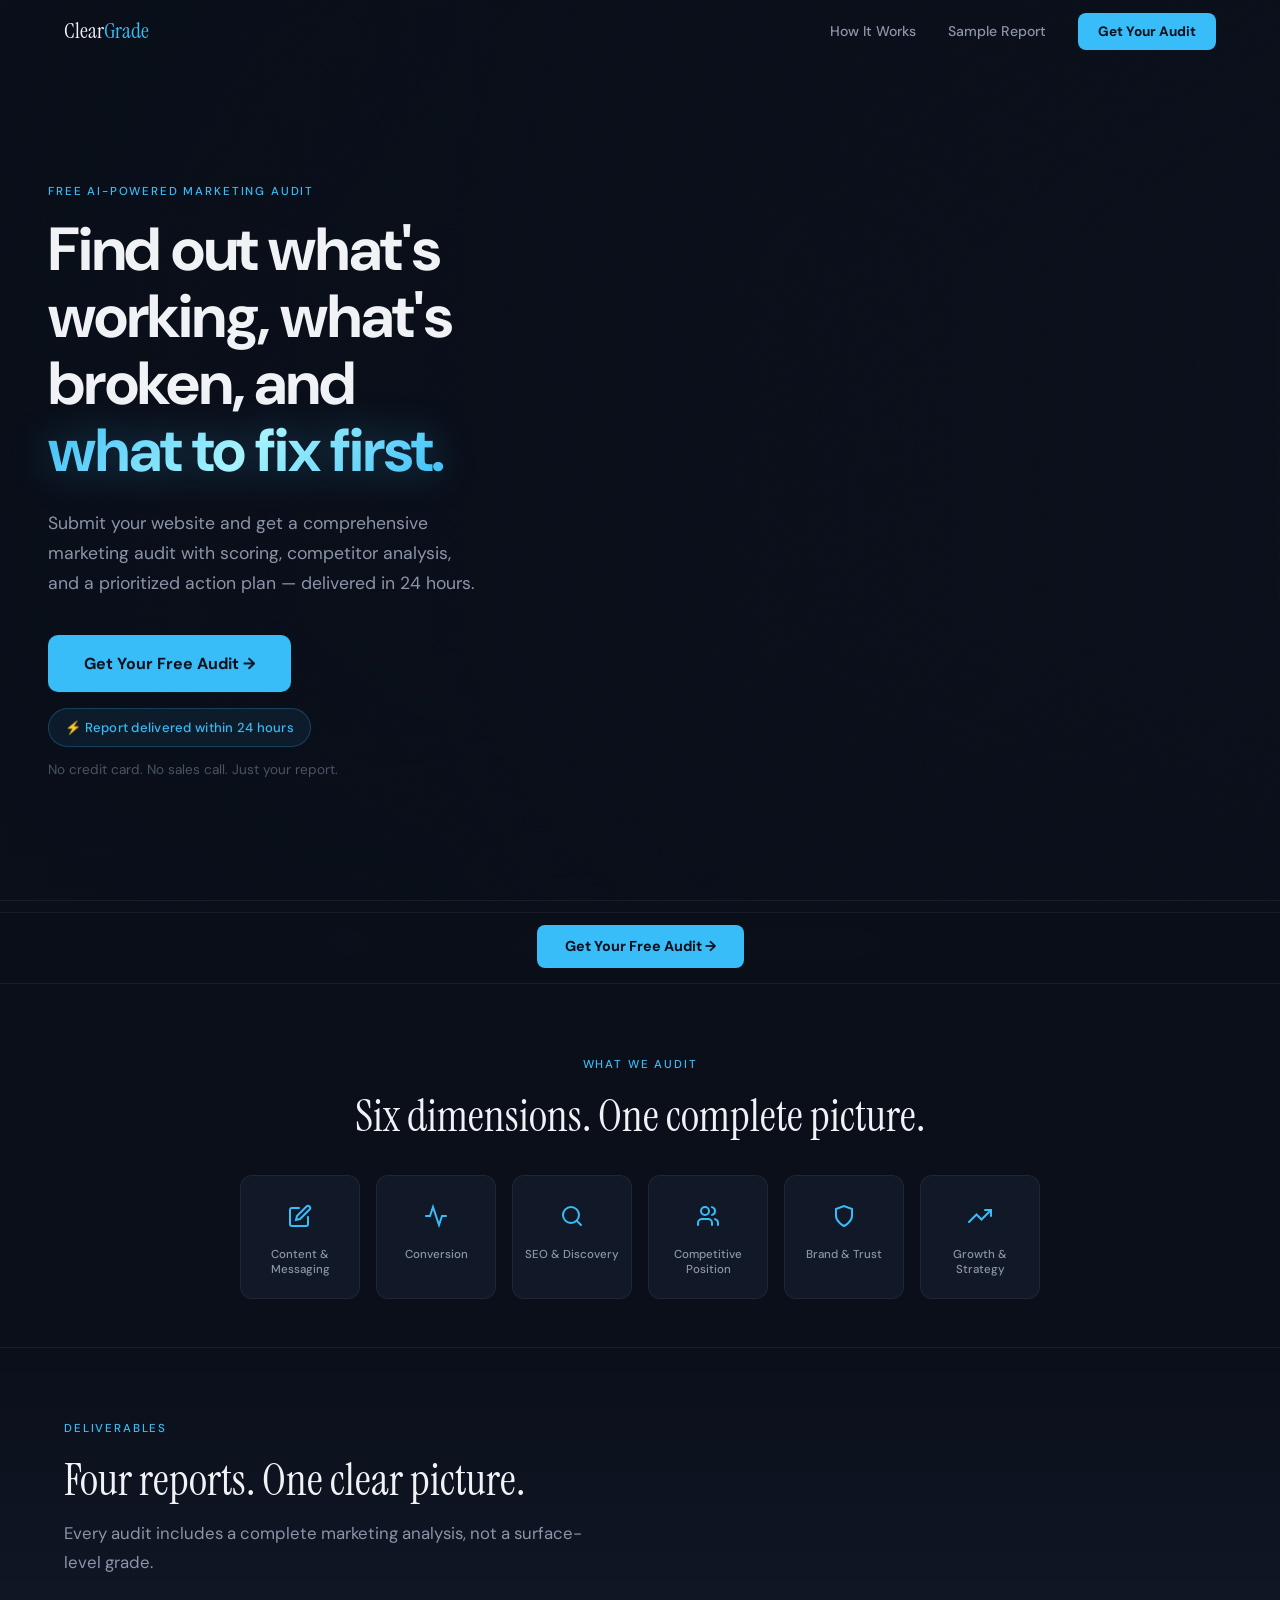
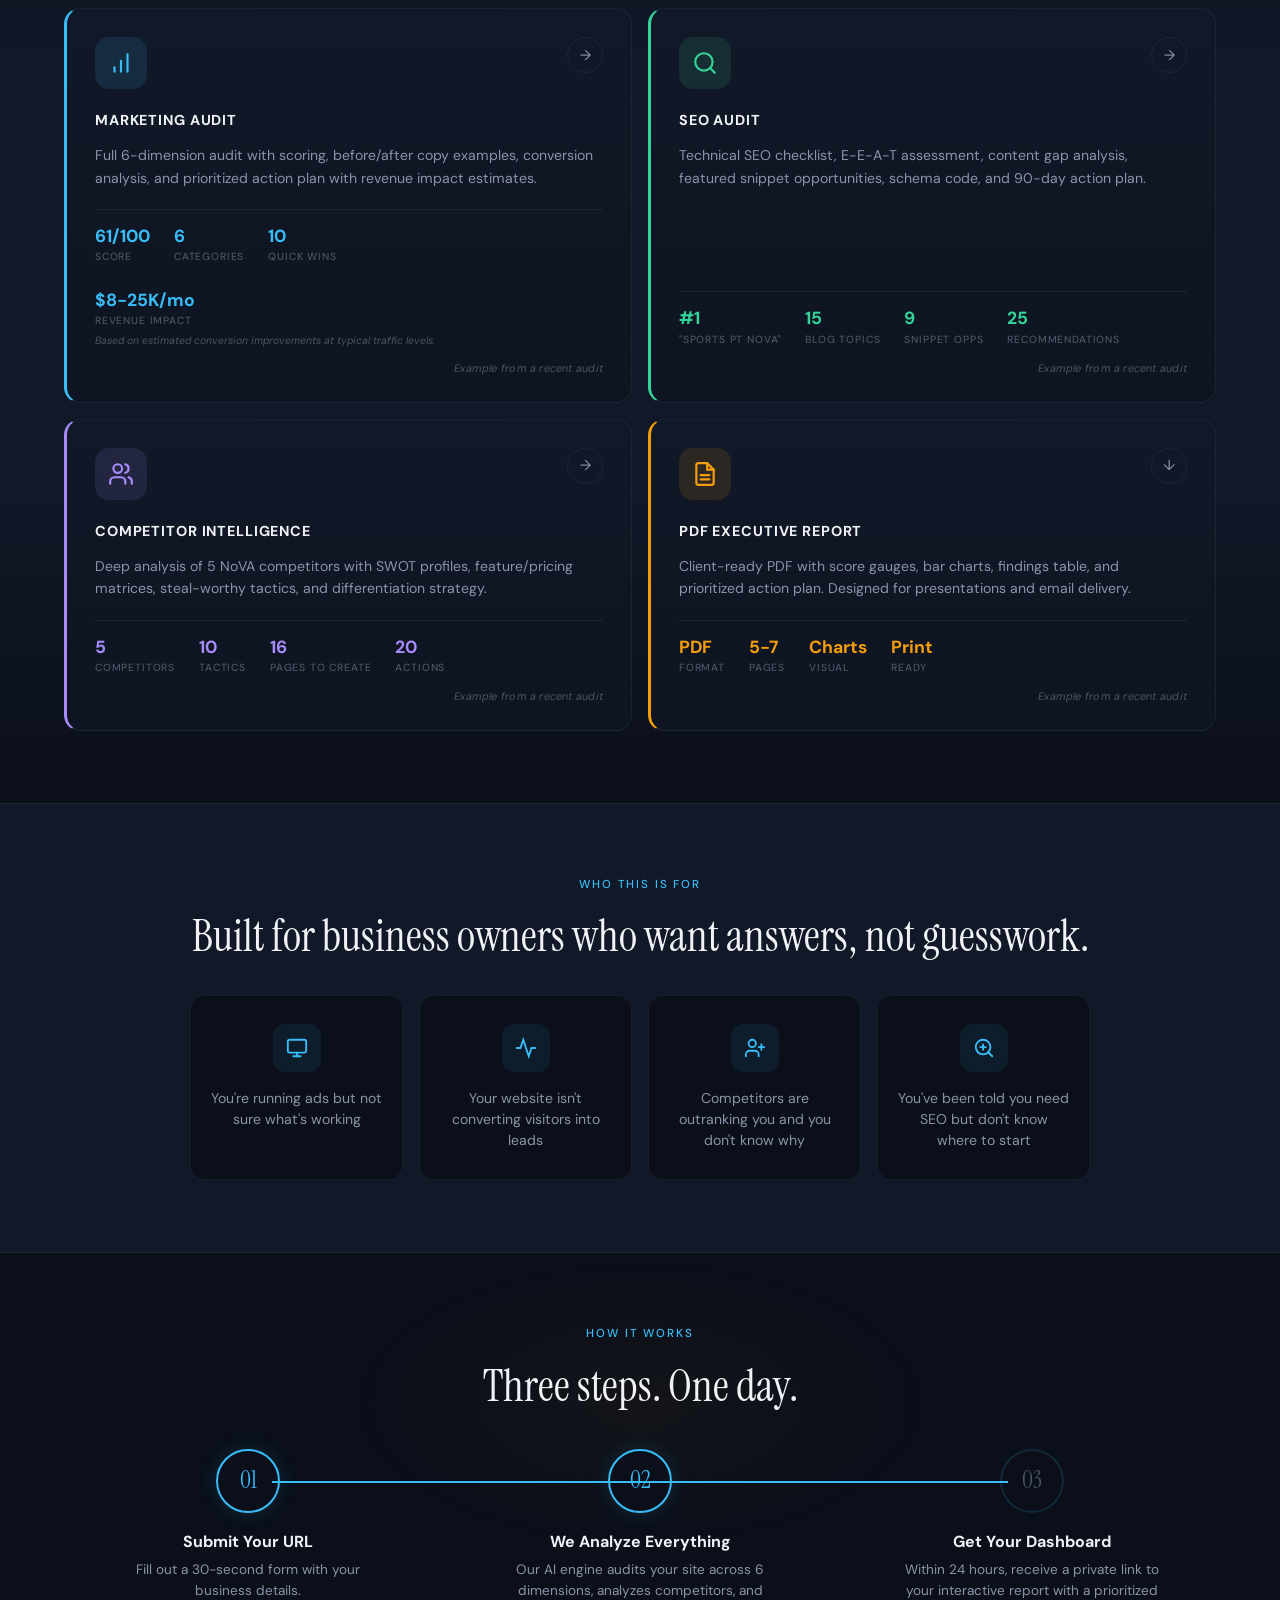
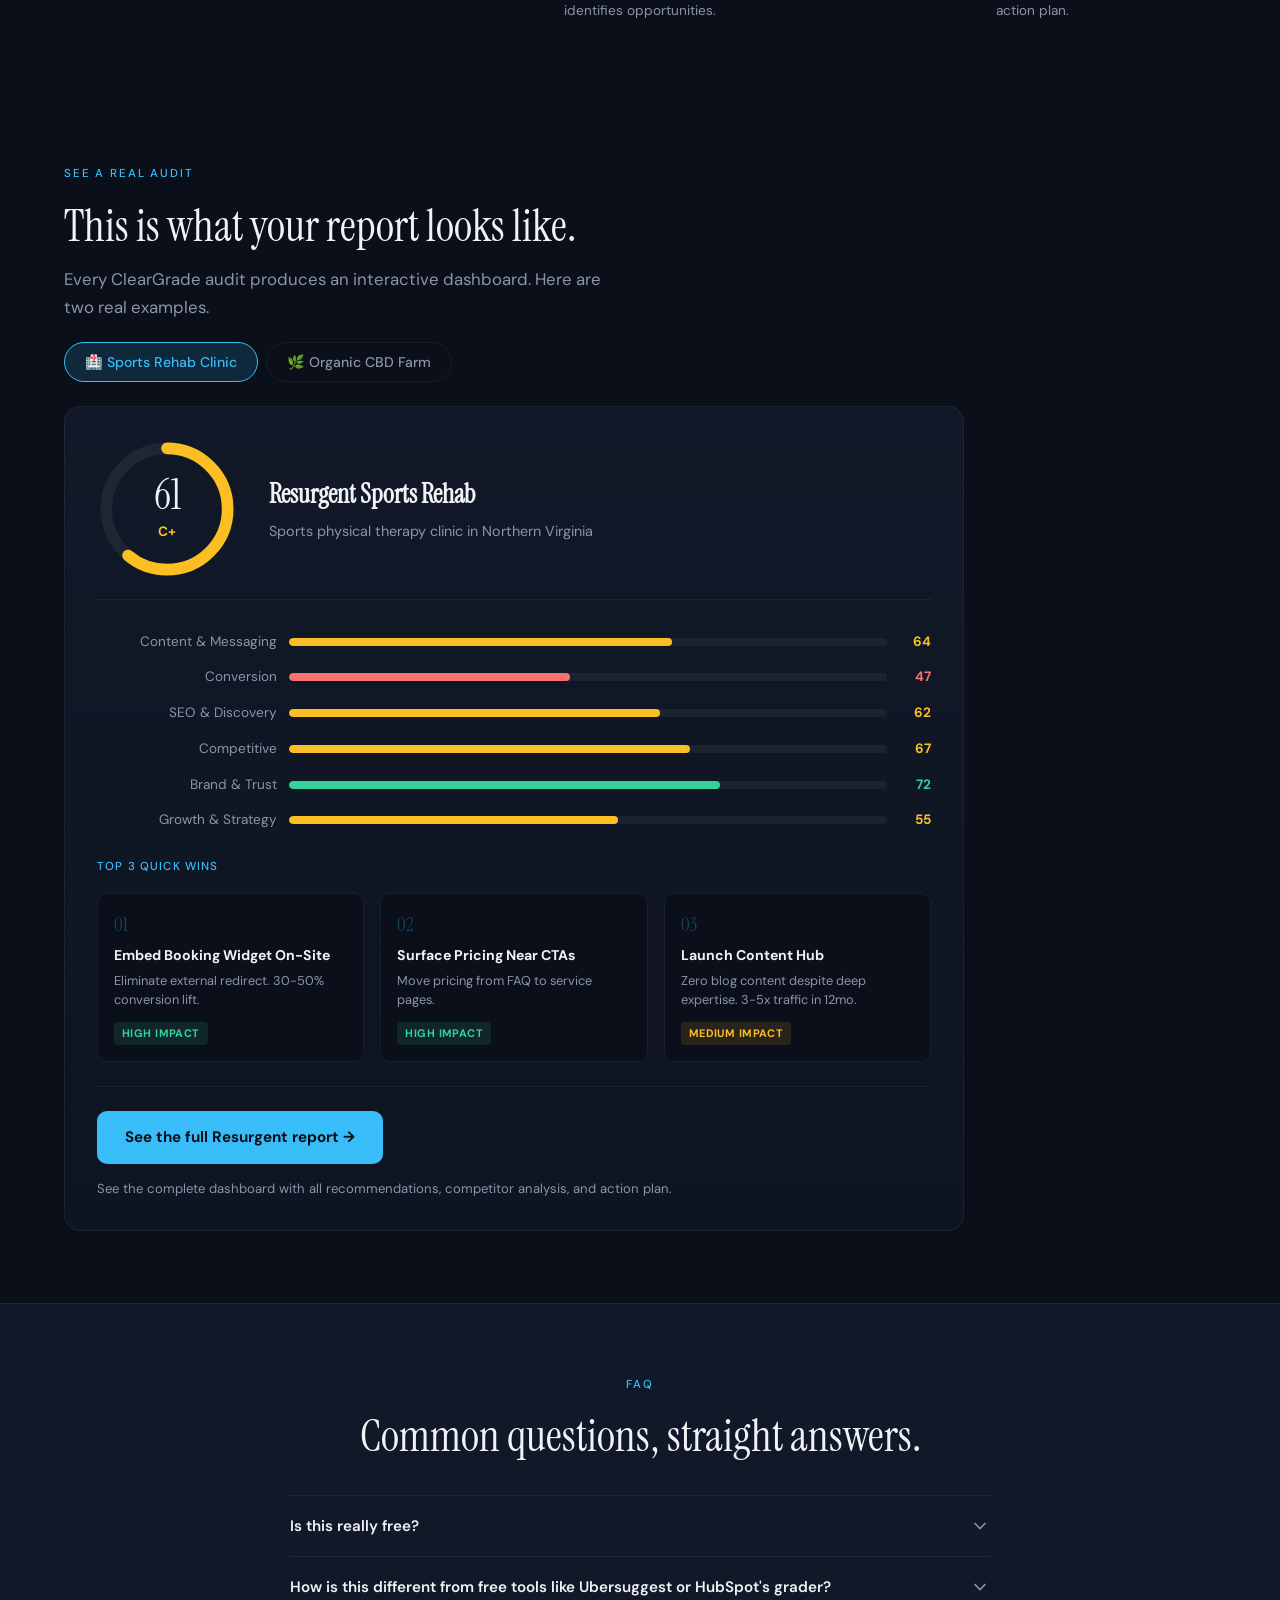
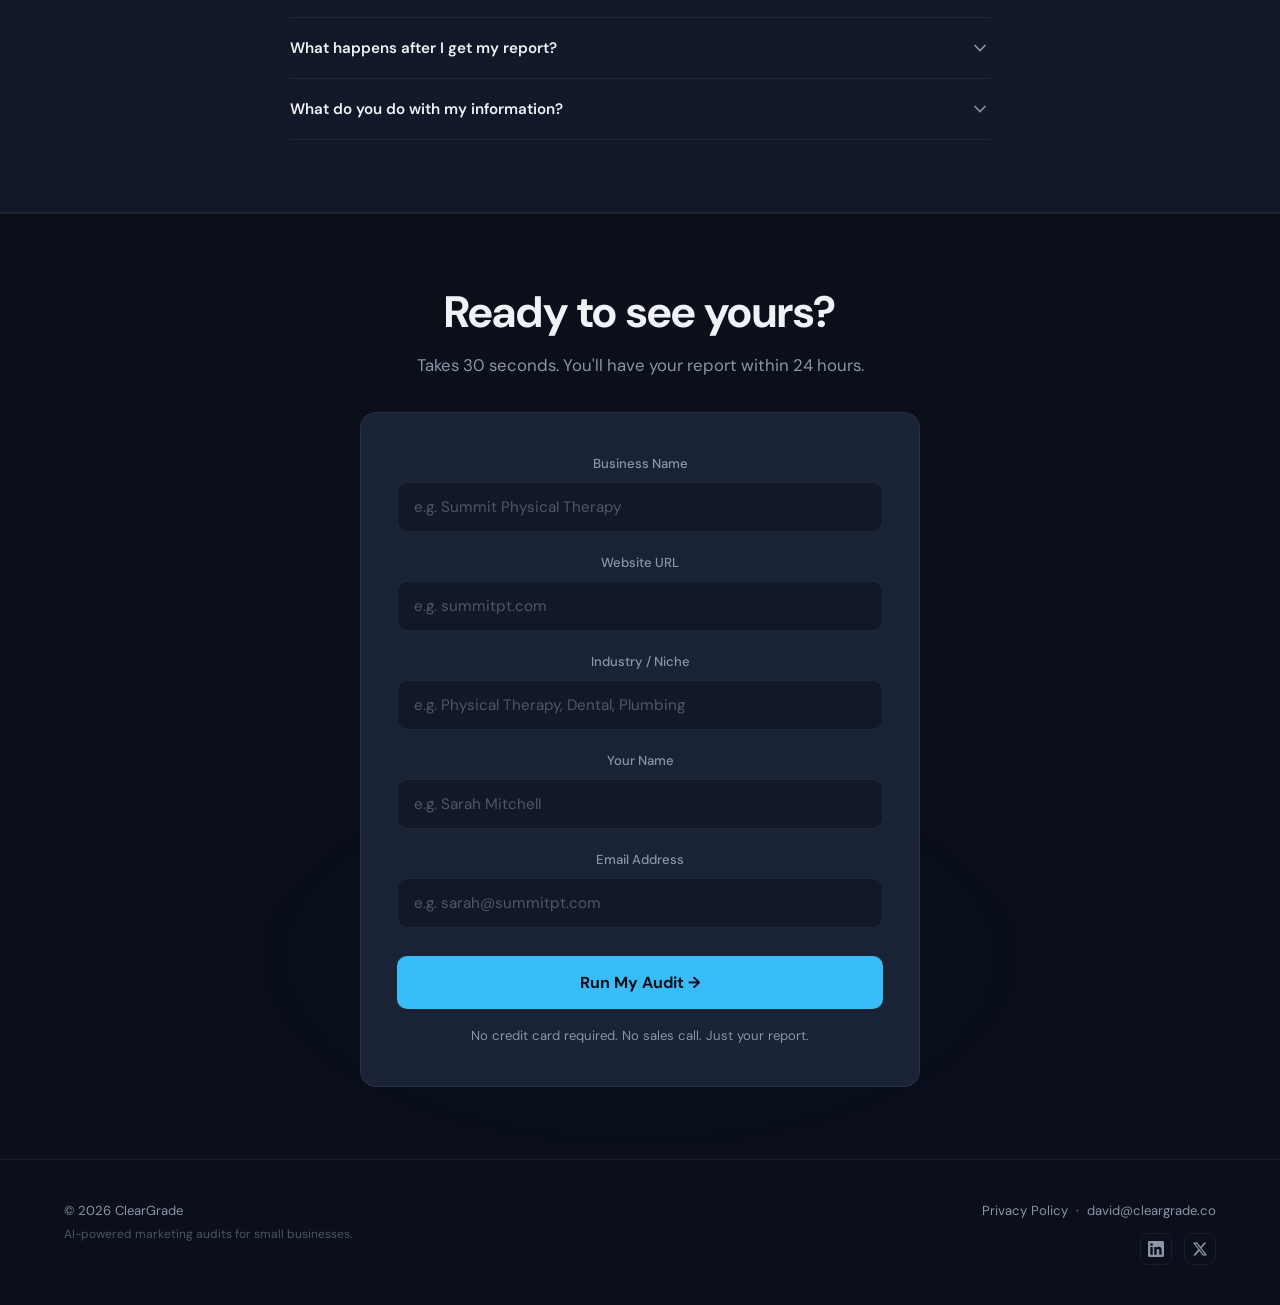
==== docs/index.html @ dd37e5c0 "chore: sync docs/ with public/ for GitHub Pages deployment" ====
<!DOCTYPE html>
<html lang="en">
<head>
  <meta charset="UTF-8">
  <meta name="viewport" content="width=device-width, initial-scale=1.0">
  <title>ClearGrade — See What Your Marketing Is Really Doing</title>
  <meta name="description" content="Free AI-powered marketing audit for small businesses. Scored across 6 dimensions with competitor analysis and a prioritized action plan.">

  <!-- Open Graph -->
  <meta property="og:title" content="ClearGrade — Free AI-Powered Marketing Audit">
  <meta property="og:description" content="Find out what's working, what's broken, and what to fix first. Get a comprehensive marketing audit with scoring, competitor analysis, and a prioritized action plan — delivered in 24 hours.">
  <meta property="og:type" content="website">
  <meta property="og:url" content="https://cleargrade.co"> <!-- TODO: Update when domain is live -->
  <meta property="og:image" content="https://cleargrade.co/img/og-preview.png"> <!-- TODO: Create this OG image (1200x630px recommended) -->

  <!-- Twitter Card -->
  <meta name="twitter:card" content="summary_large_image">
  <meta name="twitter:title" content="ClearGrade — Free AI-Powered Marketing Audit">
  <meta name="twitter:description" content="Find out what's working, what's broken, and what to fix first. Get a comprehensive marketing audit with scoring, competitor analysis, and a prioritized action plan — delivered in 24 hours.">

  <link rel="icon" href="/favicon.ico" type="image/x-icon"> <!-- TODO: Add actual favicon file -->
  <link rel="stylesheet" href="css/styles.css">
</head>
<body>

  <!-- NAV -->
  <nav class="nav">
    <div class="container">
      <a href="#hero" class="nav-logo">Clear<span>Grade</span></a>
      <div class="nav-links">
        <a href="#how">How It Works</a>
        <a href="#preview">Sample Report</a>
        <a href="#form-section" class="nav-btn">Get Your Audit</a>
      </div>
      <button class="hamburger" aria-label="Menu"><span></span><span></span><span></span></button>
    </div>
  </nav>
  <div class="mob-menu">
    <a href="#how">How It Works</a>
    <a href="#preview">Sample Report</a>
    <a href="#form-section" class="nav-btn">Get Your Audit</a>
  </div>

  <!-- HERO -->
  <section class="hero" id="hero">
    <div class="hero-video-wrap">
      <video id="hero-vid" class="hero-vid active" autoplay muted loop playsinline>
        <source src="assets/hero-pingpong.mp4" type="video/mp4">
      </video>
    </div>
    <div class="hero-overlay"></div>
    <div class="container">
      <div class="hero-content">
        <p class="overline">Free AI-Powered Marketing Audit</p>
        <h1>Find out what's working, what's broken, and <em>what to fix first.</em></h1>
        <p class="hero-sub">Submit your website and get a comprehensive marketing audit with scoring, competitor analysis, and a prioritized action plan — delivered in 24 hours.</p>
        <div class="hero-cta">
          <a href="#form-section" class="btn">Get Your Free Audit &rarr;</a>
          <div class="hero-badge" aria-label="Fast delivery">&#9889; Report delivered within 24 hours</div>
          <p class="hero-trust">No credit card. No sales call. Just your report.</p>
        </div>
      </div>
    </div>
  </section>

  <!-- SOCIAL PROOF -->
  <div class="proof-bar">
    <div class="container">
      <!-- TODO: Update audit count as it grows -->
      <p><span class="proof-count">50+</span> audits delivered across <strong>healthcare</strong>, <strong>food &amp; beverage</strong>, <strong>professional services</strong>, and more.</p>
    </div>
  </div>

  <!-- WHAT WE AUDIT -->
  <section class="audit-dims" id="audit-dims">
    <div class="container" style="text-align:center;">
      <p class="overline anim">What We Audit</p>
      <h2 class="sh anim">Six dimensions. One complete picture.</h2>
      <div class="dims-grid anim">
        <div class="dim-item">
          <div class="dim-icon">
            <svg viewBox="0 0 24 24" fill="none" stroke="currentColor" stroke-width="2" stroke-linecap="round"><path d="M11 4H4a2 2 0 0 0-2 2v14a2 2 0 0 0 2 2h14a2 2 0 0 0 2-2v-7"/><path d="M18.5 2.5a2.121 2.121 0 0 1 3 3L12 15l-4 1 1-4 9.5-9.5z"/></svg>
          </div>
          <span>Content &amp; Messaging</span>
        </div>
        <div class="dim-item">
          <div class="dim-icon">
            <svg viewBox="0 0 24 24" fill="none" stroke="currentColor" stroke-width="2" stroke-linecap="round"><path d="M22 12h-4l-3 9L9 3l-3 9H2"/></svg>
          </div>
          <span>Conversion</span>
        </div>
        <div class="dim-item">
          <div class="dim-icon">
            <svg viewBox="0 0 24 24" fill="none" stroke="currentColor" stroke-width="2" stroke-linecap="round"><circle cx="11" cy="11" r="8"/><path d="M21 21l-4.35-4.35"/></svg>
          </div>
          <span>SEO &amp; Discovery</span>
        </div>
        <div class="dim-item">
          <div class="dim-icon">
            <svg viewBox="0 0 24 24" fill="none" stroke="currentColor" stroke-width="2" stroke-linecap="round"><path d="M16 21v-2a4 4 0 0 0-4-4H6a4 4 0 0 0-4 4v2"/><circle cx="9" cy="7" r="4"/><path d="M22 21v-2a4 4 0 0 0-3-3.87"/><path d="M16 3.13a4 4 0 0 1 0 7.75"/></svg>
          </div>
          <span>Competitive Position</span>
        </div>
        <div class="dim-item">
          <div class="dim-icon">
            <svg viewBox="0 0 24 24" fill="none" stroke="currentColor" stroke-width="2" stroke-linecap="round"><path d="M12 22s8-4 8-10V5l-8-3-8 3v7c0 6 8 10 8 10z"/></svg>
          </div>
          <span>Brand &amp; Trust</span>
        </div>
        <div class="dim-item">
          <div class="dim-icon">
            <svg viewBox="0 0 24 24" fill="none" stroke="currentColor" stroke-width="2" stroke-linecap="round"><path d="M23 6l-9.5 9.5-5-5L1 18"/><polyline points="17 6 23 6 23 12"/></svg>
          </div>
          <span>Growth &amp; Strategy</span>
        </div>
      </div>
    </div>
  </section>

  <!-- DELIVERABLES -->
  <section class="deliverables" id="deliverables">
    <div class="container">
      <p class="overline anim">Deliverables</p>
      <h2 class="sh anim">Four reports. One clear picture.</h2>
      <p class="sd anim">Every audit includes a complete marketing analysis, not a surface-level grade.</p>
      <div class="del-grid">
        <div class="del-card anim d1">
          <div class="card-top">
            <div class="card-icon-wrap">
              <svg viewBox="0 0 24 24" fill="none" stroke="#38bdf8" stroke-width="2" stroke-linecap="round"><path d="M12 20V10"/><path d="M18 20V4"/><path d="M6 20v-4"/></svg>
            </div>
            <span class="card-arrow">&rarr;</span>
          </div>
          <h3>Marketing Audit</h3>
          <p>Full 6-dimension audit with scoring, before/after copy examples, conversion analysis, and prioritized action plan with revenue impact estimates.</p>
          <div class="card-stats-row">
            <div class="card-stat-item"><span class="card-stat-val">61/100</span><span class="card-stat-label">Score</span></div>
            <div class="card-stat-item"><span class="card-stat-val">6</span><span class="card-stat-label">Categories</span></div>
            <div class="card-stat-item"><span class="card-stat-val">10</span><span class="card-stat-label">Quick Wins</span></div>
            <div class="card-stat-item">
              <span class="card-stat-val">$8-25K/mo</span>
              <span class="card-stat-label">Revenue Impact</span>
              <span class="card-stat-note">Based on estimated conversion improvements at typical traffic levels.</span>
            </div>
          </div>
          <span class="card-example-label">Example from a recent audit</span>
        </div>
        <div class="del-card anim d2">
          <div class="card-top">
            <div class="card-icon-wrap">
              <svg viewBox="0 0 24 24" fill="none" stroke="#38bdf8" stroke-width="2" stroke-linecap="round"><circle cx="11" cy="11" r="8"/><path d="M21 21l-4.35-4.35"/></svg>
            </div>
            <span class="card-arrow">&rarr;</span>
          </div>
          <h3>SEO Audit</h3>
          <p>Technical SEO checklist, E-E-A-T assessment, content gap analysis, featured snippet opportunities, schema code, and 90-day action plan.</p>
          <div class="card-stats-row">
            <div class="card-stat-item"><span class="card-stat-val">#1</span><span class="card-stat-label">"Sports PT NoVA"</span></div>
            <div class="card-stat-item"><span class="card-stat-val">15</span><span class="card-stat-label">Blog Topics</span></div>
            <div class="card-stat-item"><span class="card-stat-val">9</span><span class="card-stat-label">Snippet Opps</span></div>
            <div class="card-stat-item"><span class="card-stat-val">25</span><span class="card-stat-label">Recommendations</span></div>
          </div>
          <span class="card-example-label">Example from a recent audit</span>
        </div>
        <div class="del-card anim d3">
          <div class="card-top">
            <div class="card-icon-wrap">
              <svg viewBox="0 0 24 24" fill="none" stroke="#38bdf8" stroke-width="2" stroke-linecap="round"><path d="M16 21v-2a4 4 0 0 0-4-4H6a4 4 0 0 0-4 4v2"/><circle cx="9" cy="7" r="4"/><path d="M22 21v-2a4 4 0 0 0-3-3.87"/><path d="M16 3.13a4 4 0 0 1 0 7.75"/></svg>
            </div>
            <span class="card-arrow">&rarr;</span>
          </div>
          <h3>Competitor Intelligence</h3>
          <p>Deep analysis of 5 NoVA competitors with SWOT profiles, feature/pricing matrices, steal-worthy tactics, and differentiation strategy.</p>
          <div class="card-stats-row">
            <div class="card-stat-item"><span class="card-stat-val">5</span><span class="card-stat-label">Competitors</span></div>
            <div class="card-stat-item"><span class="card-stat-val">10</span><span class="card-stat-label">Tactics</span></div>
            <div class="card-stat-item"><span class="card-stat-val">16</span><span class="card-stat-label">Pages to Create</span></div>
            <div class="card-stat-item"><span class="card-stat-val">20</span><span class="card-stat-label">Actions</span></div>
          </div>
          <span class="card-example-label">Example from a recent audit</span>
        </div>
        <div class="del-card anim d4">
          <div class="card-top">
            <div class="card-icon-wrap">
              <svg viewBox="0 0 24 24" fill="none" stroke="#38bdf8" stroke-width="2" stroke-linecap="round"><path d="M14 2H6a2 2 0 0 0-2 2v16a2 2 0 0 0 2 2h12a2 2 0 0 0 2-2V8z"/><polyline points="14 2 14 8 20 8"/><line x1="16" y1="13" x2="8" y2="13"/><line x1="16" y1="17" x2="8" y2="17"/></svg>
            </div>
            <span class="card-arrow">&darr;</span>
          </div>
          <h3>PDF Executive Report</h3>
          <p>Client-ready PDF with score gauges, bar charts, findings table, and prioritized action plan. Designed for presentations and email delivery.</p>
          <div class="card-stats-row">
            <div class="card-stat-item"><span class="card-stat-val">PDF</span><span class="card-stat-label">Format</span></div>
            <div class="card-stat-item"><span class="card-stat-val">5-7</span><span class="card-stat-label">Pages</span></div>
            <div class="card-stat-item"><span class="card-stat-val">Charts</span><span class="card-stat-label">Visual</span></div>
            <div class="card-stat-item"><span class="card-stat-val">Print</span><span class="card-stat-label">Ready</span></div>
          </div>
          <span class="card-example-label">Example from a recent audit</span>
        </div>
      </div>
    </div>
  </section>

  <!-- WHO THIS IS FOR -->
  <section class="who-for" id="who-for">
    <div class="container" style="text-align:center;">
      <p class="overline anim">Who This Is For</p>
      <h2 class="sh anim">Built for business owners who want answers, not guesswork.</h2>
      <div class="who-grid anim">
        <div class="who-card">
          <div class="who-icon">
            <svg viewBox="0 0 24 24" fill="none" stroke="currentColor" stroke-width="2" stroke-linecap="round"><rect x="2" y="3" width="20" height="14" rx="2" ry="2"/><line x1="8" y1="21" x2="16" y2="21"/><line x1="12" y1="17" x2="12" y2="21"/></svg>
          </div>
          <p>You're running ads but not sure what's working</p>
        </div>
        <div class="who-card">
          <div class="who-icon">
            <svg viewBox="0 0 24 24" fill="none" stroke="currentColor" stroke-width="2" stroke-linecap="round"><path d="M22 12h-4l-3 9L9 3l-3 9H2"/></svg>
          </div>
          <p>Your website isn't converting visitors into leads</p>
        </div>
        <div class="who-card">
          <div class="who-icon">
            <svg viewBox="0 0 24 24" fill="none" stroke="currentColor" stroke-width="2" stroke-linecap="round"><path d="M16 21v-2a4 4 0 0 0-4-4H6a4 4 0 0 0-4 4v2"/><circle cx="9" cy="7" r="4"/><line x1="19" y1="8" x2="19" y2="14"/><line x1="22" y1="11" x2="16" y2="11"/></svg>
          </div>
          <p>Competitors are outranking you and you don't know why</p>
        </div>
        <div class="who-card">
          <div class="who-icon">
            <svg viewBox="0 0 24 24" fill="none" stroke="currentColor" stroke-width="2" stroke-linecap="round"><circle cx="11" cy="11" r="8"/><path d="M21 21l-4.35-4.35"/><line x1="11" y1="8" x2="11" y2="14"/><line x1="8" y1="11" x2="14" y2="11"/></svg>
          </div>
          <p>You've been told you need SEO but don't know where to start</p>
        </div>
      </div>
    </div>
  </section>

  <!-- HOW IT WORKS -->
  <section class="how" id="how">
    <div class="container" style="text-align:center;">
      <p class="overline anim">How It Works</p>
      <h2 class="sh anim">Three steps. One day.</h2>
      <div class="steps">
        <div class="step anim d1">
          <div class="step-num">01</div>
          <h3>Submit Your URL</h3>
          <p>Fill out a 30-second form with your business details.</p>
        </div>
        <div class="step anim d2">
          <div class="step-num">02</div>
          <h3>We Analyze Everything</h3>
          <p>Our AI engine audits your site across 6 dimensions, analyzes competitors, and identifies opportunities.</p>
        </div>
        <div class="step anim d3">
          <div class="step-num">03</div>
          <h3>Get Your Dashboard</h3>
          <p>Within 24 hours, receive a private link to your interactive report with a prioritized action plan.</p>
        </div>
      </div>
    </div>
  </section>

  <!-- DASHBOARD PREVIEW -->
  <section class="preview" id="preview">
    <div class="container">
      <p class="overline anim">See a Real Audit</p>
      <h2 class="sh anim">This is what your report looks like.</h2>
      <p class="sd anim">Every ClearGrade audit produces an interactive dashboard. Here are two real examples.</p>
      <div class="toggle-row anim">
        <button class="tog active" data-biz="resurgent">&#127973; Sports Rehab Clinic</button>
        <button class="tog" data-biz="fiddlers">&#127807; Organic CBD Farm</button>
      </div>
      <div class="prev-card anim" id="prev-card">
        <div class="gauge-row">
          <div class="gauge-wrap">
            <svg class="gauge-svg" viewBox="0 0 120 120">
              <circle class="gauge-bg" cx="60" cy="60" r="52"></circle>
              <circle class="gauge-fill" id="g-circle" cx="60" cy="60" r="52" stroke-dasharray="326.73" stroke-dashoffset="326.73"></circle>
            </svg>
            <div class="gauge-center">
              <span class="gauge-score" id="g-num">0</span>
              <span class="gauge-grade" id="g-grade"></span>
            </div>
          </div>
          <div class="gauge-info">
            <h3 id="biz-name">Resurgent Sports Rehab</h3>
            <p id="biz-desc">Sports physical therapy clinic in Northern Virginia</p>
          </div>
        </div>
        <div class="dims" id="dims"></div>
        <p class="qw-label">Top 3 Quick Wins</p>
        <div class="qw-grid" id="qws"></div>
        <div class="prev-cta">
          <a href="https://davidkimmel.github.io/resurgent/" target="_blank" rel="noopener" id="prev-link" class="btn-report">View the Full Report &rarr;</a>
          <span class="report-note">See the complete dashboard with all recommendations, competitor analysis, and action plan.</span>
        </div>
      </div>
    </div>
  </section>

  <!-- FAQ -->
  <section class="faq" id="faq">
    <div class="container" style="text-align:center;">
      <p class="overline anim">FAQ</p>
      <h2 class="sh anim">Common questions, straight answers.</h2>
      <div class="faq-list anim">
        <div class="faq-item">
          <button class="faq-q" aria-expanded="false">
            <span>Is this really free?</span>
            <svg class="faq-chevron" viewBox="0 0 24 24" fill="none" stroke="currentColor" stroke-width="2" stroke-linecap="round"><polyline points="6 9 12 15 18 9"/></svg>
          </button>
          <div class="faq-a">
            <p>Yes. Your first ClearGrade audit is completely free. No credit card, no sales call. We believe the report speaks for itself.</p>
          </div>
        </div>
        <div class="faq-item">
          <button class="faq-q" aria-expanded="false">
            <span>How is this different from free tools like Ubersuggest or HubSpot's grader?</span>
            <svg class="faq-chevron" viewBox="0 0 24 24" fill="none" stroke="currentColor" stroke-width="2" stroke-linecap="round"><polyline points="6 9 12 15 18 9"/></svg>
          </button>
          <div class="faq-a">
            <p>Those tools run surface-level automated checks. ClearGrade audits your site across 6 dimensions with AI analysis, competitor research, and a prioritized action plan with revenue impact estimates. It's closer to what a $3,000 agency audit delivers.</p>
          </div>
        </div>
        <div class="faq-item">
          <button class="faq-q" aria-expanded="false">
            <span>What happens after I get my report?</span>
            <svg class="faq-chevron" viewBox="0 0 24 24" fill="none" stroke="currentColor" stroke-width="2" stroke-linecap="round"><polyline points="6 9 12 15 18 9"/></svg>
          </button>
          <div class="faq-a">
            <p>You'll receive a private link to your interactive dashboard within 24 hours. From there, you can implement the recommendations yourself or reach out to discuss next steps.</p>
          </div>
        </div>
        <div class="faq-item">
          <button class="faq-q" aria-expanded="false">
            <span>What do you do with my information?</span>
            <svg class="faq-chevron" viewBox="0 0 24 24" fill="none" stroke="currentColor" stroke-width="2" stroke-linecap="round"><polyline points="6 9 12 15 18 9"/></svg>
          </button>
          <div class="faq-a">
            <p>We use your business details only to generate your audit. We don't sell your data or spam you. See our <a href="privacy.html">privacy policy</a> for details.</p>
          </div>
        </div>
      </div>
    </div>
  </section>

  <!-- FORM -->
  <section class="form-sect" id="form-section">
    <div class="container" style="text-align:center;">
      <h2 class="sh anim" style="font-family:var(--sans);font-weight:700;font-style:normal;">Ready to see yours?</h2>
      <p class="sd anim" style="margin:0 auto;">Takes 30 seconds. You'll have your report within 24 hours.</p>
      <div class="form-wrap anim">
        <div class="form-card">
          <form id="audit-form" novalidate>
            <div class="fg"><label for="business_name">Business Name</label><input type="text" id="business_name" name="business_name" placeholder="e.g. Summit Physical Therapy" required><div class="f-err"></div></div>
            <div class="fg"><label for="website_url">Website URL</label><input type="url" id="website_url" name="website_url" placeholder="e.g. summitpt.com" required><div class="f-err"></div></div>
            <div class="fg"><label for="industry">Industry / Niche</label><input type="text" id="industry" name="industry" placeholder="e.g. Physical Therapy, Dental, Plumbing" required><div class="f-err"></div></div>
            <div class="fg"><label for="contact_name">Your Name</label><input type="text" id="contact_name" name="contact_name" placeholder="e.g. Sarah Mitchell" required><div class="f-err"></div></div>
            <div class="fg"><label for="email">Email Address</label><input type="email" id="email" name="email" placeholder="e.g. sarah@summitpt.com" required><div class="f-err"></div></div>
            <!-- Honeypot — hidden from users, visible to bots -->
            <div class="honey" aria-hidden="true"><input type="text" name="company_url" tabindex="-1" autocomplete="off"></div>
            <button type="submit" class="f-btn">Run My Audit &rarr;</button>
          </form>
          <p class="f-note">No credit card required. No sales call. Just your report.</p>
          <div class="f-ok">
            <div class="f-ok-check"><svg width="24" height="24" viewBox="0 0 24 24" fill="none" stroke="#34d399" stroke-width="2.5" stroke-linecap="round"><polyline points="20 6 9 17 4 12"/></svg></div>
            <h3>You're in!</h3>
            <p>Check your inbox within 24 hours for your ClearGrade dashboard.</p>
          </div>
        </div>
      </div>
    </div>
  </section>

  <!-- FOOTER -->
  <footer class="footer">
    <div class="container">
      <div class="footer-inner">
        <div class="footer-l">
          <div class="footer-copy">&copy; 2026 ClearGrade</div>
          <div class="footer-tagline">AI-powered marketing audits for small businesses.</div>
        </div>
        <div class="footer-r">
          <div class="footer-links">
            <a href="privacy.html">Privacy Policy</a>
            <span>&middot;</span>
            <a href="mailto:david@cleargrade.co">david@cleargrade.co</a>
          </div>
          <div class="footer-social">
            <!-- TODO: Replace # with actual social profile URLs -->
            <a href="#" aria-label="LinkedIn" class="social-link">
              <svg viewBox="0 0 24 24" fill="currentColor" width="18" height="18"><path d="M20.447 20.452h-3.554v-5.569c0-1.328-.027-3.037-1.852-3.037-1.853 0-2.136 1.445-2.136 2.939v5.667H9.351V9h3.414v1.561h.046c.477-.9 1.637-1.85 3.37-1.85 3.601 0 4.267 2.37 4.267 5.455v6.286zM5.337 7.433a2.062 2.062 0 0 1-2.063-2.065 2.064 2.064 0 1 1 2.063 2.065zm1.782 13.019H3.555V9h3.564v11.452zM22.225 0H1.771C.792 0 0 .774 0 1.729v20.542C0 23.227.792 24 1.771 24h20.451C23.2 24 24 23.227 24 22.271V1.729C24 .774 23.2 0 22.222 0h.003z"/></svg>
            </a>
            <a href="#" aria-label="X (Twitter)" class="social-link">
              <svg viewBox="0 0 24 24" fill="currentColor" width="18" height="18"><path d="M18.244 2.25h3.308l-7.227 8.26 8.502 11.24H16.17l-5.214-6.817L4.99 21.75H1.68l7.73-8.835L1.254 2.25H8.08l4.713 6.231zm-1.161 17.52h1.833L7.084 4.126H5.117z"/></svg>
            </a>
          </div>
        </div>
      </div>
    </div>
  </footer>

  <!-- STICKY CTA -->
  <div class="sticky" id="sticky"><a href="#form-section">Get Your Free Audit &rarr;</a></div>

  <script src="js/main.js"></script>
</body>
</html>
---- docs/css/styles.css ----
/* ============================================================
   ClearGrade — v3 Cinematic Landing Page
   Dribbble-inspired: hero video, dark cinematic, premium feel
   ============================================================ */

@import url('https://fonts.googleapis.com/css2?family=Instrument+Serif:ital@0;1&family=DM+Sans:ital,wght@0,400;0,500;0,700;1,400&display=swap');

/* --- Tokens --- */
:root {
  --bg: #0a0f1a;
  --bg-card: #111827;
  --bg-elevated: #1a2235;
  --text: #f0f2f5;
  --text-dim: #8b95a8;
  --text-muted: #4b5563;
  --accent: #38bdf8;
  --accent-hover: #7dd3fc;
  --accent-glow: rgba(56, 189, 248, 0.15);
  --accent-glow-s: rgba(56, 189, 248, 0.25);
  --success: #34d399;
  --warning: #fbbf24;
  --danger: #f87171;
  --warm: #f59e0b;
  --warm-glow: rgba(245, 158, 11, 0.08);
  --border: rgba(255, 255, 255, 0.06);
  --border-h: rgba(255, 255, 255, 0.12);
  --serif: 'Instrument Serif', Georgia, serif;
  --sans: 'DM Sans', sans-serif;
  --max-w: 1200px;
  --nav-h: 64px;
}

/* --- Reset --- */
*, *::before, *::after { box-sizing: border-box; margin: 0; padding: 0; }
html { scroll-behavior: smooth; -webkit-font-smoothing: antialiased; }
body {
  font-family: var(--sans);
  font-size: 16px;
  line-height: 1.6;
  color: var(--text);
  background: var(--bg);
  overflow-x: hidden;
}
a { color: var(--accent); text-decoration: none; }
a:hover { color: var(--accent-hover); }
button { font-family: inherit; cursor: pointer; }
ul { list-style: none; }

/* Noise */
body::after {
  content: '';
  position: fixed;
  inset: 0;
  pointer-events: none;
  z-index: 0;
  opacity: 0.03;
  background-image: url("data:image/svg+xml,%3Csvg viewBox='0 0 256 256' xmlns='http://www.w3.org/2000/svg'%3E%3Cfilter id='n'%3E%3CfeTurbulence type='fractalNoise' baseFrequency='0.85' numOctaves='4' stitchTiles='stitch'/%3E%3C/filter%3E%3Crect width='100%25' height='100%25' filter='url(%23n)'/%3E%3C/svg%3E");
  background-size: 256px;
}

/* --- Utility --- */
.container { max-width: var(--max-w); margin: 0 auto; padding: 0 24px; }
section { position: relative; z-index: 1; }
.overline {
  font-family: var(--sans);
  font-size: 0.72rem;
  font-weight: 500;
  text-transform: uppercase;
  letter-spacing: 0.16em;
  color: var(--accent);
  margin-bottom: 16px;
}
.sh { /* section heading */
  font-family: var(--serif);
  font-size: clamp(2rem, 4vw, 2.75rem);
  font-weight: 400;
  line-height: 1.2;
  color: var(--text);
  margin-bottom: 12px;
}
.sd { /* section description */
  font-size: 1.05rem;
  color: var(--text-dim);
  max-width: 540px;
  line-height: 1.7;
}

/* --- Animations --- */
.anim {
  opacity: 0;
  transform: translateY(28px);
  transition: opacity 0.65s ease, transform 0.65s ease;
}
.anim.visible { opacity: 1; transform: translateY(0); }
.d1 { transition-delay: .1s; }
.d2 { transition-delay: .2s; }
.d3 { transition-delay: .3s; }
.d4 { transition-delay: .4s; }

/* ============================================================
   NAV
   ============================================================ */
.nav {
  position: fixed; top: 0; left: 0; right: 0; z-index: 1000;
  height: var(--nav-h); display: flex; align-items: center;
  transition: background .3s, border-color .3s;
  border-bottom: 1px solid transparent;
}
.nav.scrolled {
  background: rgba(10,15,26,.9);
  backdrop-filter: blur(20px); -webkit-backdrop-filter: blur(20px);
  border-bottom-color: var(--border);
}
.nav .container { display: flex; justify-content: space-between; align-items: center; width: 100%; }
.nav-logo { font-family: var(--serif); font-size: 1.35rem; color: var(--text); }
.nav-logo span { color: var(--accent); }
.nav-links { display: flex; align-items: center; gap: 32px; }
.nav-links a { font-size: .88rem; font-weight: 500; color: var(--text-dim); transition: color .2s; }
.nav-links a:hover { color: var(--text); }
.nav-links .nav-btn {
  padding: 8px 20px; border-radius: 8px; background: var(--accent);
  color: var(--bg); font-weight: 700; font-size: .85rem;
  transition: background .2s, box-shadow .2s;
}
.nav-links .nav-btn:hover { background: var(--accent-hover); box-shadow: 0 0 20px var(--accent-glow); }
.hamburger { display: none; background: none; border: none; padding: 4px; }
.hamburger span { display: block; width: 22px; height: 2px; background: var(--text); margin: 5px 0; transition: .3s; }
.hamburger.open span:nth-child(1) { transform: rotate(45deg) translate(5px,5px); }
.hamburger.open span:nth-child(2) { opacity: 0; }
.hamburger.open span:nth-child(3) { transform: rotate(-45deg) translate(5px,-5px); }
.mob-menu {
  display: none; position: fixed; top: var(--nav-h); left: 0; right: 0;
  background: rgba(10,15,26,.96); backdrop-filter: blur(20px);
  border-bottom: 1px solid var(--border); padding: 24px; z-index: 999;
}
.mob-menu.open { display: flex; flex-direction: column; gap: 16px; }
.mob-menu a { font-size: 1rem; font-weight: 500; color: var(--text-dim); padding: 8px 0; }
.mob-menu .nav-btn {
  display: inline-block; text-align: center; padding: 12px 20px;
  border-radius: 8px; background: var(--accent); color: var(--bg); font-weight: 700;
}

/* ============================================================
   HERO — full-viewport, video background
   ============================================================ */
.hero {
  position: relative;
  min-height: 100vh;
  display: flex;
  align-items: center;
  overflow: hidden;
}

/* Video background */
.hero-video-wrap {
  position: absolute;
  inset: 0;
  z-index: 0;
  overflow: hidden;
}
.hero-vid {
  position: absolute;
  inset: 0;
  width: 100%;
  height: 100%;
  object-fit: cover;
  object-position: center center;
  opacity: 0;
  transition: opacity 0.8s ease;
}
.hero-vid.active {
  opacity: 1;
}
/* Gradient overlay — darkens left side for text readability */
.hero-overlay {
  position: absolute;
  inset: 0;
  z-index: 1;
  background:
    linear-gradient(90deg, rgba(10,15,26,0.95) 0%, rgba(10,15,26,0.85) 35%, rgba(10,15,26,0.4) 60%, transparent 100%),
    linear-gradient(180deg, rgba(10,15,26,0.3) 0%, transparent 30%, transparent 70%, rgba(10,15,26,0.6) 100%);
}

.hero-content {
  position: absolute;
  left: 0;
  top: 50%;
  transform: translateY(-50%);
  z-index: 2;
  max-width: 480px;
  padding: var(--nav-h) 0 0 48px;
  text-align: left;
}

.hero .overline {
  opacity: 0;
  animation: fadeUp .6s ease forwards;
  animation-delay: .2s;
}

.hero h1 {
  font-family: var(--sans);
  font-size: clamp(2.8rem, 5.5vw, 3.8rem);
  font-weight: 700;
  font-style: normal;
  line-height: 1.1;
  letter-spacing: -0.02em;
  color: var(--text);
  margin-bottom: 24px;
  opacity: 0;
  animation: fadeUp .7s ease forwards;
  animation-delay: .4s;
}
.hero h1 em {
  font-family: var(--sans);
  font-style: normal;
  font-weight: 700;
  background: linear-gradient(135deg, var(--accent), #a5f3fc, var(--accent));
  -webkit-background-clip: text;
  -webkit-text-fill-color: transparent;
  background-clip: text;
  filter: drop-shadow(0 0 20px rgba(56, 189, 248, 0.3));
}

.hero-sub {
  font-size: 1.1rem;
  color: var(--text-dim);
  line-height: 1.7;
  max-width: 480px;
  margin-bottom: 36px;
  opacity: 0;
  animation: fadeUp .6s ease forwards;
  animation-delay: .7s;
}

.hero-cta {
  opacity: 0;
  animation: fadeUp .6s ease forwards;
  animation-delay: .9s;
}

.btn {
  display: inline-flex;
  align-items: center;
  gap: 8px;
  padding: 16px 36px;
  border-radius: 10px;
  background: var(--accent);
  color: var(--bg);
  font-family: var(--sans);
  font-size: 1rem;
  font-weight: 700;
  border: none;
  transition: background .2s, box-shadow .2s, transform .15s;
  text-decoration: none;
}
.btn:hover {
  background: var(--accent-hover);
  color: var(--bg);
  box-shadow: 0 0 32px var(--accent-glow-s);
  transform: translateY(-2px);
}

/* 24-hour delivery badge */
.hero-badge {
  display: inline-flex;
  align-items: center;
  gap: 6px;
  margin-top: 16px;
  padding: 8px 16px;
  border-radius: 100px;
  border: 1px solid rgba(56, 189, 248, 0.25);
  background: rgba(56, 189, 248, 0.08);
  font-size: .82rem;
  font-weight: 500;
  color: var(--accent);
  letter-spacing: .02em;
}

.hero-trust {
  margin-top: 12px;
  font-size: .85rem;
  color: var(--text-muted);
  opacity: 0;
  animation: fadeUp .5s ease forwards;
  animation-delay: 1.1s;
}

@keyframes fadeUp {
  from { opacity: 0; transform: translateY(18px); }
  to { opacity: 1; transform: translateY(0); }
}

/* ============================================================
   SOCIAL PROOF
   ============================================================ */
.proof-bar {
  padding: 28px 0;
  border-top: 1px solid var(--border);
  border-bottom: 1px solid var(--border);
  z-index: 1;
  position: relative;
}
.proof-bar p {
  text-align: center;
  font-size: .88rem;
  color: var(--text-dim);
  letter-spacing: .02em;
}
.proof-bar strong { color: var(--text); font-weight: 500; }
.proof-count {
  color: var(--accent);
  font-weight: 700;
  font-size: 1rem;
}

/* ============================================================
   WHAT WE AUDIT
   ============================================================ */
.audit-dims {
  padding: 72px 0 48px;
}
.dims-grid {
  display: grid;
  grid-template-columns: repeat(6, 1fr);
  gap: 16px;
  margin-top: 32px;
  max-width: 800px;
  margin-left: auto;
  margin-right: auto;
}
.dim-item {
  display: flex;
  flex-direction: column;
  align-items: center;
  gap: 12px;
  padding: 20px 8px;
  border-radius: 12px;
  border: 1px solid var(--border);
  background: var(--bg-card);
  transition: border-color .25s, transform .25s;
}
.dim-item:hover {
  border-color: var(--border-h);
  transform: translateY(-2px);
}
.dim-icon {
  width: 40px;
  height: 40px;
  display: flex;
  align-items: center;
  justify-content: center;
  color: var(--accent);
}
.dim-icon svg { width: 24px; height: 24px; }
.dim-item span {
  font-size: .72rem;
  font-weight: 500;
  color: var(--text-dim);
  text-align: center;
  line-height: 1.3;
}

/* ============================================================
   DELIVERABLES
   ============================================================ */
.deliverables {
  padding: 72px 0;
  background: linear-gradient(180deg, var(--bg) 0%, rgba(17,24,39,1) 30%, rgba(17,24,39,1) 70%, var(--bg) 100%);
  border-top: 1px solid var(--border);
}
.del-grid {
  display: grid;
  grid-template-columns: 1fr 1fr;
  gap: 16px;
  margin-top: 32px;
}
.del-card {
  position: relative;
  padding: 28px 28px 24px;
  border-radius: 16px;
  background: linear-gradient(180deg, rgba(17,24,39,1), rgba(14,20,33,1));
  border: 1px solid var(--border);
  border-left: 3px solid var(--accent);
  transition: transform .35s ease, border-color .3s, box-shadow .35s;
  overflow: hidden;
  display: flex;
  flex-direction: column;
}
.del-card:hover {
  transform: translateY(-4px);
  box-shadow: 0 12px 40px rgba(0,0,0,.25);
}
/* Color accents per card */
.del-card:nth-child(1) { border-left-color: var(--accent); }
.del-card:nth-child(2) { border-left-color: var(--success); }
.del-card:nth-child(3) { border-left-color: #a78bfa; }
.del-card:nth-child(4) { border-left-color: var(--warm); }

.del-card .card-top {
  display: flex; justify-content: space-between; align-items: flex-start;
  margin-bottom: 20px;
}
.del-card .card-icon-wrap {
  width: 52px; height: 52px; border-radius: 14px;
  display: flex; align-items: center; justify-content: center;
}
.del-card:nth-child(1) .card-icon-wrap { background: rgba(56,189,248,.12); }
.del-card:nth-child(2) .card-icon-wrap { background: rgba(52,211,153,.12); }
.del-card:nth-child(3) .card-icon-wrap { background: rgba(167,139,250,.12); }
.del-card:nth-child(4) .card-icon-wrap { background: rgba(245,158,11,.12); }
.del-card .card-icon-wrap svg { width: 26px; height: 26px; }
.del-card:nth-child(2) .card-icon-wrap svg { stroke: var(--success); }
.del-card:nth-child(3) .card-icon-wrap svg { stroke: #a78bfa; }
.del-card:nth-child(4) .card-icon-wrap svg { stroke: var(--warm); }

.del-card .card-arrow {
  width: 36px; height: 36px; border-radius: 50%;
  border: 1px solid var(--border);
  display: flex; align-items: center; justify-content: center;
  color: var(--text-dim); font-size: .9rem;
  transition: border-color .2s, color .2s;
}
.del-card:hover .card-arrow { border-color: var(--accent); color: var(--accent); }

.del-card h3 {
  font-family: var(--sans); font-size: .9rem; font-weight: 700;
  text-transform: uppercase; letter-spacing: .06em;
  margin-bottom: 12px;
}
.del-card p {
  font-size: .88rem; color: var(--text-dim); line-height: 1.6;
  margin-bottom: auto; padding-bottom: 20px;
}

/* Stats row at bottom */
.card-stats-row {
  display: flex; gap: 24px; flex-wrap: wrap;
  padding-top: 16px;
  border-top: 1px solid var(--border);
}
.card-stat-item { display: flex; flex-direction: column; }
.card-stat-val {
  font-family: var(--sans); font-size: 1.1rem; font-weight: 700; line-height: 1.2;
}
.del-card:nth-child(1) .card-stat-val { color: var(--accent); }
.del-card:nth-child(2) .card-stat-val { color: var(--success); }
.del-card:nth-child(3) .card-stat-val { color: #a78bfa; }
.del-card:nth-child(4) .card-stat-val { color: var(--warm); }
.card-stat-label {
  font-size: .65rem; font-weight: 500; text-transform: uppercase;
  letter-spacing: .08em; color: var(--text-muted); margin-top: 2px;
}
/* Revenue impact disclaimer */
.card-stat-note {
  font-size: .65rem;
  color: var(--text-muted);
  font-weight: 400;
  line-height: 1.4;
  margin-top: 4px;
  font-style: italic;
}
/* "Example from a recent audit" label */
.card-example-label {
  display: block;
  font-size: .68rem;
  color: var(--text-muted);
  text-align: right;
  margin-top: 12px;
  letter-spacing: .02em;
  font-style: italic;
}

/* ============================================================
   WHO THIS IS FOR
   ============================================================ */
.who-for {
  padding: 72px 0;
  background: var(--bg-card);
  border-top: 1px solid var(--border);
  border-bottom: 1px solid var(--border);
}
.who-grid {
  display: grid;
  grid-template-columns: repeat(4, 1fr);
  gap: 16px;
  margin-top: 32px;
  max-width: 900px;
  margin-left: auto;
  margin-right: auto;
}
.who-card {
  display: flex;
  flex-direction: column;
  align-items: center;
  gap: 16px;
  padding: 28px 20px;
  border-radius: 14px;
  border: 1px solid var(--border);
  background: var(--bg);
  transition: border-color .25s, transform .25s;
}
.who-card:hover {
  border-color: var(--border-h);
  transform: translateY(-3px);
}
.who-icon {
  width: 48px;
  height: 48px;
  border-radius: 12px;
  background: rgba(56, 189, 248, 0.08);
  display: flex;
  align-items: center;
  justify-content: center;
  color: var(--accent);
  flex-shrink: 0;
}
.who-icon svg { width: 22px; height: 22px; }
.who-card p {
  font-size: .88rem;
  color: var(--text-dim);
  line-height: 1.5;
  text-align: center;
}

/* ============================================================
   HOW IT WORKS
   ============================================================ */
.how {
  padding: 72px 0;
  position: relative;
}
.how::before {
  content: '';
  position: absolute;
  top: 0; left: 50%; transform: translateX(-50%);
  width: 600px; height: 300px;
  background: radial-gradient(ellipse, rgba(245, 158, 11, 0.04) 0%, transparent 70%);
  pointer-events: none;
}
.steps {
  display: grid; grid-template-columns: repeat(3,1fr);
  gap: 24px; margin-top: 36px; position: relative;
}
/* Animated progress line */
.steps::before {
  content: ''; position: absolute; top: 32px;
  left: calc(16.67% + 16px); right: calc(16.67% + 16px);
  height: 2px; background: rgba(56,189,248,.1);
}
.steps::after {
  content: ''; position: absolute; top: 32px;
  left: calc(16.67% + 16px); right: calc(16.67% + 16px);
  height: 2px; background: linear-gradient(90deg, var(--accent), var(--accent));
  transform: scaleX(0); transform-origin: left;
  transition: transform 1.5s cubic-bezier(.4,0,.2,1);
}
.steps.line-animate::after { transform: scaleX(1); }

.step { text-align: center; position: relative; }
.step-num {
  display: inline-flex; align-items: center; justify-content: center;
  width: 64px; height: 64px; border-radius: 50%;
  background: var(--bg); border: 2px solid rgba(56,189,248,.15);
  font-family: var(--serif); font-size: 1.5rem; color: var(--text-muted);
  margin-bottom: 16px; position: relative; z-index: 1;
  transition: border-color .5s, color .5s, box-shadow .5s;
}
.step.step-active .step-num {
  border-color: var(--accent);
  color: var(--accent);
  box-shadow: 0 0 20px var(--accent-glow);
}
.step h3 { font-family: var(--sans); font-size: 1rem; font-weight: 700; margin-bottom: 6px; }
.step p { font-size: .85rem; color: var(--text-dim); line-height: 1.5; max-width: 260px; margin: 0 auto; }

/* ============================================================
   DASHBOARD PREVIEW
   ============================================================ */
.preview { padding: 72px 0; }
.toggle-row { display: flex; gap: 8px; margin: 20px 0 24px; }
.tog {
  padding: 10px 20px; border-radius: 100px; border: 1px solid var(--border);
  background: transparent; color: var(--text-dim); font-family: var(--sans);
  font-size: .88rem; font-weight: 500; transition: .25s;
}
.tog.active { background: var(--accent-glow); border-color: var(--accent); color: var(--accent); }
.tog:hover:not(.active) { border-color: var(--border-h); color: var(--text); }

.prev-card {
  background: linear-gradient(180deg, var(--bg-card), rgba(14,20,33,1));
  border: 1px solid var(--border); border-radius: 16px;
  padding: 32px; max-width: 900px;
}

/* Gauge */
.gauge-row {
  display: flex; align-items: center; gap: 32px;
  margin-bottom: 24px; padding-bottom: 20px; border-bottom: 1px solid var(--border);
}
.gauge-wrap { position: relative; width: 140px; height: 140px; flex-shrink: 0; }
.gauge-svg { width: 100%; height: 100%; transform: rotate(-90deg); }
.gauge-bg { fill: none; stroke: rgba(255,255,255,.06); stroke-width: 10; }
.gauge-fill {
  fill: none; stroke-width: 10; stroke-linecap: round;
  transition: stroke-dashoffset 1.5s cubic-bezier(.4,0,.2,1), stroke .4s;
}
.gauge-center {
  position: absolute; inset: 0;
  display: flex; flex-direction: column; align-items: center; justify-content: center;
}
.gauge-score { font-family: var(--serif); font-size: 2.6rem; line-height: 1; }
.gauge-grade { font-family: var(--sans); font-size: .85rem; font-weight: 700; margin-top: 4px; }
.gauge-info h3 { font-family: var(--serif); font-size: 1.6rem; margin-bottom: 4px; }
.gauge-info p { font-size: .9rem; color: var(--text-dim); }

/* Dimension bars */
.dims { margin-bottom: 20px; }
.dim {
  display: flex; align-items: center; gap: 12px; padding: 7px 0;
}
.dim-label { font-size: .85rem; color: var(--text-dim); width: 180px; flex-shrink: 0; text-align: right; }
.dim-track { flex: 1; height: 8px; border-radius: 4px; background: rgba(255,255,255,.05); overflow: hidden; }
.dim-fill { height: 100%; border-radius: 4px; width: 0; transition: width 1.2s cubic-bezier(.4,0,.2,1); }
.dim-val { font-size: .85rem; font-weight: 700; width: 32px; text-align: right; }

/* Quick wins */
.qw-label {
  font-size: .72rem; font-weight: 500; text-transform: uppercase;
  letter-spacing: .1em; color: var(--accent); margin-bottom: 16px;
}
.qw-grid { display: grid; grid-template-columns: repeat(3,1fr); gap: 16px; }
.qw {
  padding: 16px; border-radius: 10px;
  background: var(--bg); border: 1px solid var(--border);
}
.qw-n { font-family: var(--serif); font-size: 1.2rem; color: rgba(56,189,248,.3); margin-bottom: 6px; }
.qw h4 { font-size: .88rem; font-weight: 700; margin-bottom: 6px; line-height: 1.3; }
.qw p { font-size: .8rem; color: var(--text-dim); line-height: 1.5; margin-bottom: 10px; }
.tag {
  display: inline-block; font-size: .68rem; font-weight: 700;
  padding: 3px 8px; border-radius: 4px; text-transform: uppercase; letter-spacing: .04em;
}
.tag-h { background: rgba(52,211,153,.12); color: var(--success); }
.tag-m { background: rgba(251,191,36,.12); color: var(--warning); }

.prev-cta {
  margin-top: 24px; padding-top: 24px;
  border-top: 1px solid var(--border);
  display: flex; align-items: center; gap: 16px;
  flex-wrap: wrap;
}
.prev-cta .btn-report {
  display: inline-flex; align-items: center; gap: 8px;
  padding: 14px 28px; border-radius: 10px;
  background: var(--accent); color: var(--bg);
  font-size: .95rem; font-weight: 700; text-decoration: none;
  transition: background .2s, box-shadow .2s, transform .15s;
}
.prev-cta .btn-report:hover {
  background: var(--accent-hover); color: var(--bg);
  box-shadow: 0 0 28px var(--accent-glow-s); transform: translateY(-2px);
}
.prev-cta .report-note {
  font-size: .82rem; color: var(--text-dim); line-height: 1.4;
}

/* ============================================================
   FAQ
   ============================================================ */
.faq {
  padding: 72px 0;
  background: var(--bg-card);
  border-top: 1px solid var(--border);
  border-bottom: 1px solid var(--border);
}
.faq-list {
  max-width: 700px;
  margin: 32px auto 0;
  text-align: left;
}
.faq-item {
  border-bottom: 1px solid var(--border);
}
.faq-item:first-child {
  border-top: 1px solid var(--border);
}
.faq-q {
  width: 100%;
  display: flex;
  justify-content: space-between;
  align-items: center;
  gap: 16px;
  padding: 20px 0;
  background: none;
  border: none;
  color: var(--text);
  font-family: var(--sans);
  font-size: .95rem;
  font-weight: 600;
  text-align: left;
  cursor: pointer;
  transition: color .2s;
}
.faq-q:hover { color: var(--accent); }
.faq-chevron {
  width: 20px;
  height: 20px;
  flex-shrink: 0;
  color: var(--text-dim);
  transition: transform .3s ease, color .2s;
}
.faq-item.open .faq-chevron {
  transform: rotate(180deg);
  color: var(--accent);
}
.faq-a {
  max-height: 0;
  overflow: hidden;
  transition: max-height .35s ease, padding .35s ease;
}
.faq-item.open .faq-a {
  max-height: 200px;
}
.faq-a p {
  padding: 0 0 20px;
  font-size: .9rem;
  color: var(--text-dim);
  line-height: 1.7;
}
.faq-a a { color: var(--accent); }
.faq-a a:hover { color: var(--accent-hover); }

/* ============================================================
   FORM
   ============================================================ */
.form-sect {
  padding: 72px 0;
  position: relative;
  border-top: 1px solid var(--border);
}
.form-sect::before {
  content: '';
  position: absolute;
  bottom: 0; left: 50%; transform: translateX(-50%);
  width: 800px; height: 400px;
  background: radial-gradient(ellipse, rgba(56, 189, 248, 0.05) 0%, transparent 70%);
  pointer-events: none;
}
.form-wrap { max-width: 560px; margin: 32px auto 0; }
.form-card {
  padding: 40px 36px; border-radius: 16px;
  background: var(--bg-elevated); border: 1px solid var(--border);
}
.fg { margin-bottom: 20px; }
.fg label { display: block; font-size: .82rem; font-weight: 500; color: var(--text-dim); margin-bottom: 8px; }
.fg input {
  width: 100%; padding: 14px 16px; border-radius: 10px;
  background: var(--bg-card); border: 1px solid var(--border);
  color: var(--text); font-family: var(--sans); font-size: .95rem;
  outline: none; transition: border-color .2s, box-shadow .2s;
}
.fg input::placeholder { color: rgba(139,149,168,.5); }
.fg input:focus { border-color: var(--accent); box-shadow: 0 0 0 3px var(--accent-glow); }
.fg input.err { border-color: var(--danger); box-shadow: 0 0 0 3px rgba(248,113,113,.15); }
.f-err { font-size: .78rem; color: var(--danger); margin-top: 6px; display: none; }
.f-err.show { display: block; }
/* Honeypot — off-screen but not display:none so bots still see it */
.honey {
  position: absolute;
  left: -9999px;
  opacity: 0;
  pointer-events: none;
}
.f-btn {
  width: 100%; padding: 16px; margin-top: 8px; border-radius: 10px;
  background: var(--accent); border: none; color: var(--bg);
  font-size: 1rem; font-weight: 700;
  transition: background .2s, box-shadow .2s, transform .15s;
}
.f-btn:hover { background: var(--accent-hover); box-shadow: 0 8px 28px var(--accent-glow-s); transform: translateY(-1px); }
.f-btn:disabled { opacity: .6; cursor: not-allowed; transform: none; }
.f-note { text-align: center; font-size: .82rem; color: var(--text-dim); margin-top: 16px; }
.f-ok { display: none; text-align: center; padding: 32px 16px; }
.f-ok.show { display: block; }
.f-ok-check {
  width: 56px; height: 56px; border-radius: 50%;
  background: rgba(52,211,153,.12); border: 2px solid var(--success);
  display: flex; align-items: center; justify-content: center;
  margin: 0 auto 16px;
}
.f-ok h3 { font-family: var(--serif); font-size: 1.5rem; margin-bottom: 8px; }
.f-ok p { font-size: .95rem; color: var(--text-dim); }

/* ============================================================
   FOOTER
   ============================================================ */
.footer {
  padding: 40px 0; border-top: 1px solid var(--border);
  position: relative; z-index: 1;
}
.footer-inner {
  display: flex; justify-content: space-between; align-items: flex-start;
  flex-wrap: wrap; gap: 12px;
}
.footer-l { display: flex; flex-direction: column; gap: 4px; }
.footer-copy { font-size: .82rem; color: var(--text-dim); }
.footer-tagline { font-size: .75rem; color: var(--text-muted); }
.footer-r { display: flex; flex-direction: column; align-items: flex-end; gap: 12px; }
.footer-links { font-size: .82rem; color: var(--text-dim); display: flex; align-items: center; gap: 8px; }
.footer-links a { color: var(--text-dim); }
.footer-links a:hover { color: var(--text); }
.footer-social { display: flex; gap: 12px; }
.social-link {
  width: 32px;
  height: 32px;
  border-radius: 8px;
  border: 1px solid var(--border);
  display: flex;
  align-items: center;
  justify-content: center;
  color: var(--text-dim);
  transition: border-color .2s, color .2s;
}
.social-link:hover {
  border-color: var(--accent);
  color: var(--accent);
}
.social-link svg { width: 16px; height: 16px; }

/* ============================================================
   STICKY CTA
   ============================================================ */
.sticky {
  position: fixed; bottom: -80px; left: 0; right: 0; z-index: 900;
  background: rgba(10,15,26,.92); backdrop-filter: blur(16px);
  border-top: 1px solid var(--border); padding: 12px 24px;
  display: flex; justify-content: center;
  transition: bottom .4s cubic-bezier(.4,0,.2,1);
}
.sticky.vis { bottom: 0; }
.sticky a {
  padding: 10px 28px; border-radius: 8px; background: var(--accent);
  color: var(--bg); font-weight: 700; font-size: .9rem; transition: background .2s;
}
.sticky a:hover { background: var(--accent-hover); color: var(--bg); }

/* ============================================================
   RESPONSIVE
   ============================================================ */
@media (max-width: 900px) {
  .hero { min-height: auto; overflow: visible; }
  .hero-content {
    position: relative;
    left: auto;
    top: auto;
    transform: none;
    max-width: 100%;
    text-align: center;
    padding: calc(var(--nav-h) + 40px) 24px 48px;
  }
  .hero-sub { margin-left: auto; margin-right: auto; }
  .hero-overlay {
    background:
      linear-gradient(180deg, rgba(10,15,26,.85) 0%, rgba(10,15,26,.5) 50%, rgba(10,15,26,.85) 100%);
  }
  .sd { margin-left: auto; margin-right: auto; }
  .dims-grid { grid-template-columns: repeat(3, 1fr); }
  .del-grid { grid-template-columns: 1fr; }
  .who-grid { grid-template-columns: repeat(2, 1fr); }
  .steps { grid-template-columns: 1fr; gap: 32px; }
  .steps::before, .steps::after, .steps.line-animate::after { display: none; }
  .qw-grid { grid-template-columns: 1fr; }
  .gauge-row { flex-direction: column; text-align: center; }
  .dim-label { width: 120px; font-size: .78rem; }
  .nav-links { display: none; }
  .hamburger { display: block; }
  .footer-inner { flex-direction: column; align-items: center; text-align: center; }
  .footer-r { align-items: center; }
  /* Sticky CTA bottom padding for content */
  .footer { padding-bottom: 80px; }
}

@media (max-width: 600px) {
  .hero h1 { font-size: clamp(2rem, 8vw, 2.8rem); }
  .hero-sub { font-size: 1rem; }
  .dims-grid { grid-template-columns: repeat(2, 1fr); }
  .who-grid { grid-template-columns: 1fr; }
  .prev-card { padding: 24px 16px; }
  .gauge-wrap { width: 120px; height: 120px; }
  .gauge-score { font-size: 2.2rem; }
  .toggle-row { flex-direction: column; }
  .tog { text-align: center; }
  .form-card { padding: 28px 20px; }
  .sticky a { width: 100%; text-align: center; display: block; }
  .hero-badge { font-size: .75rem; padding: 6px 12px; }
  .faq-q { font-size: .88rem; }
  .dim-label { width: 100px; font-size: .72rem; }
  .card-stats-row { gap: 16px; }
  .prev-cta { flex-direction: column; text-align: center; }
  .prev-cta .btn-report { width: 100%; justify-content: center; }
  section { padding-left: 0; padding-right: 0; }
}
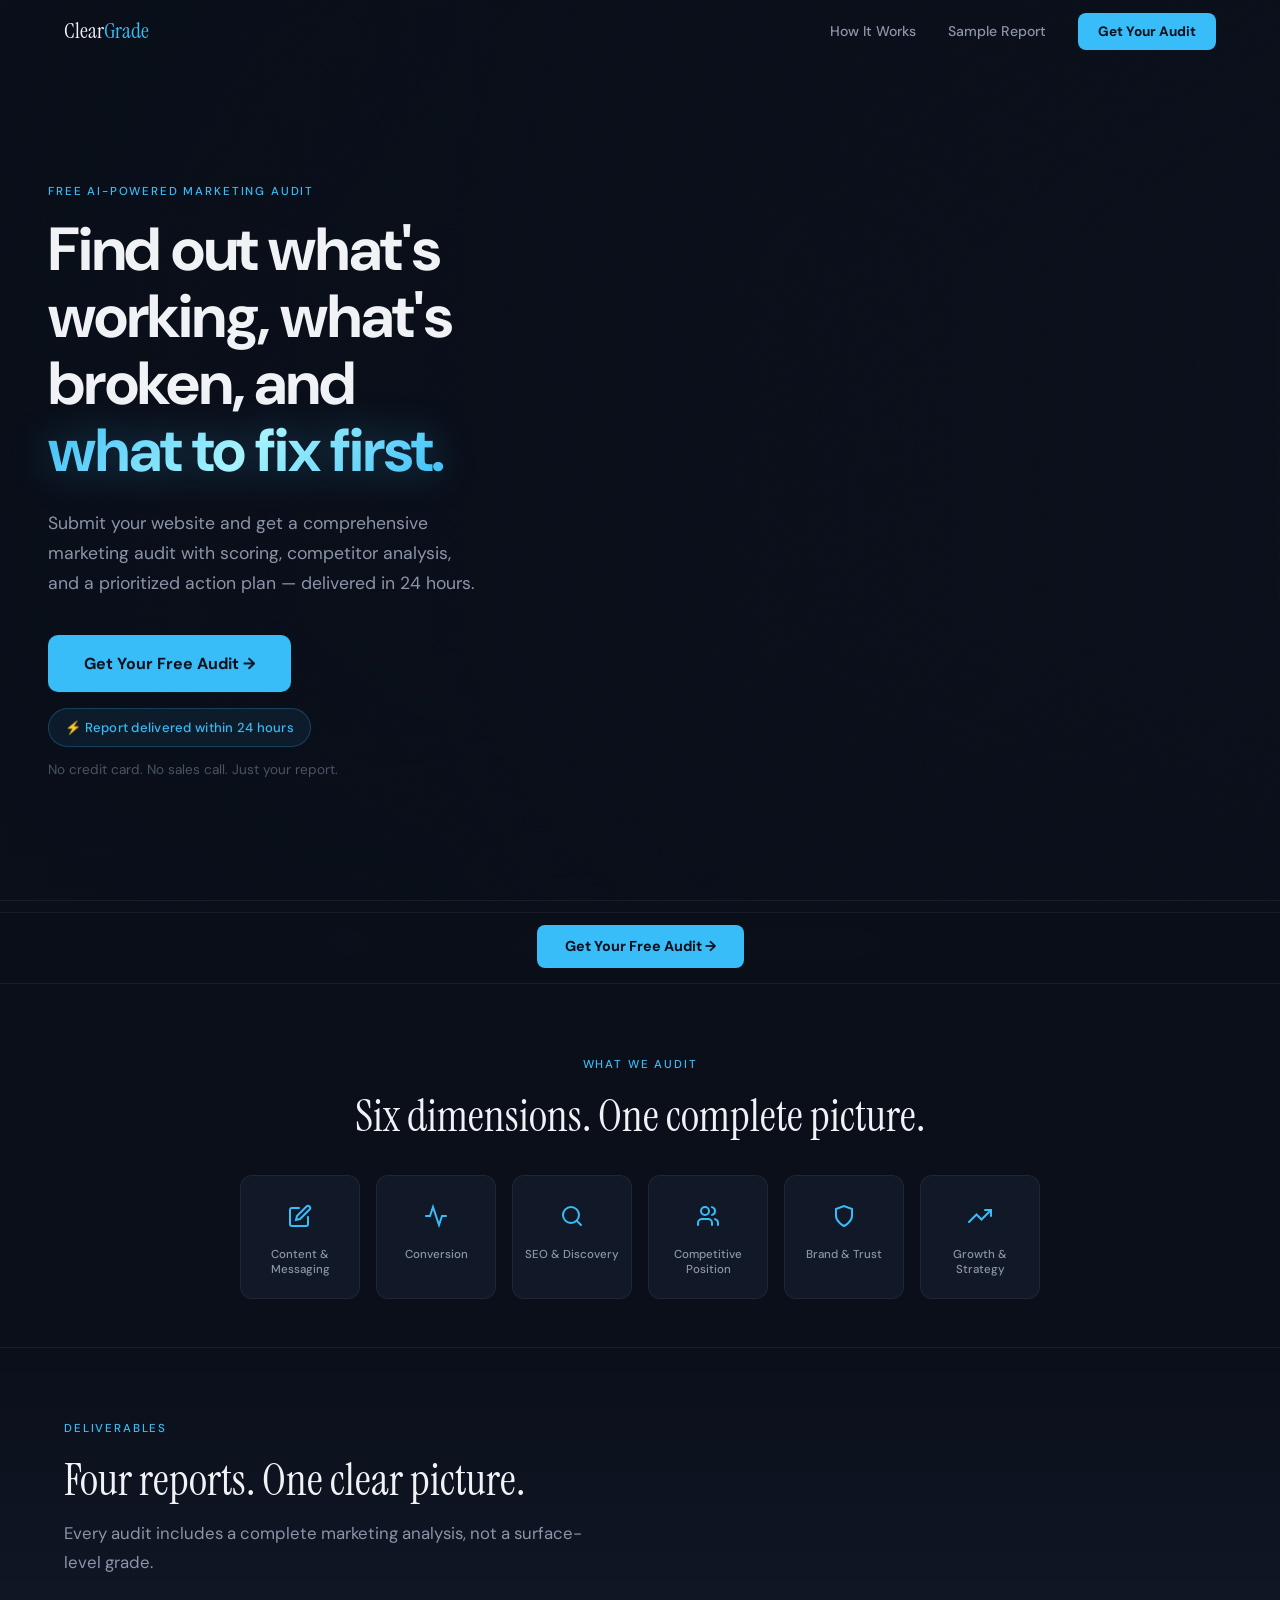
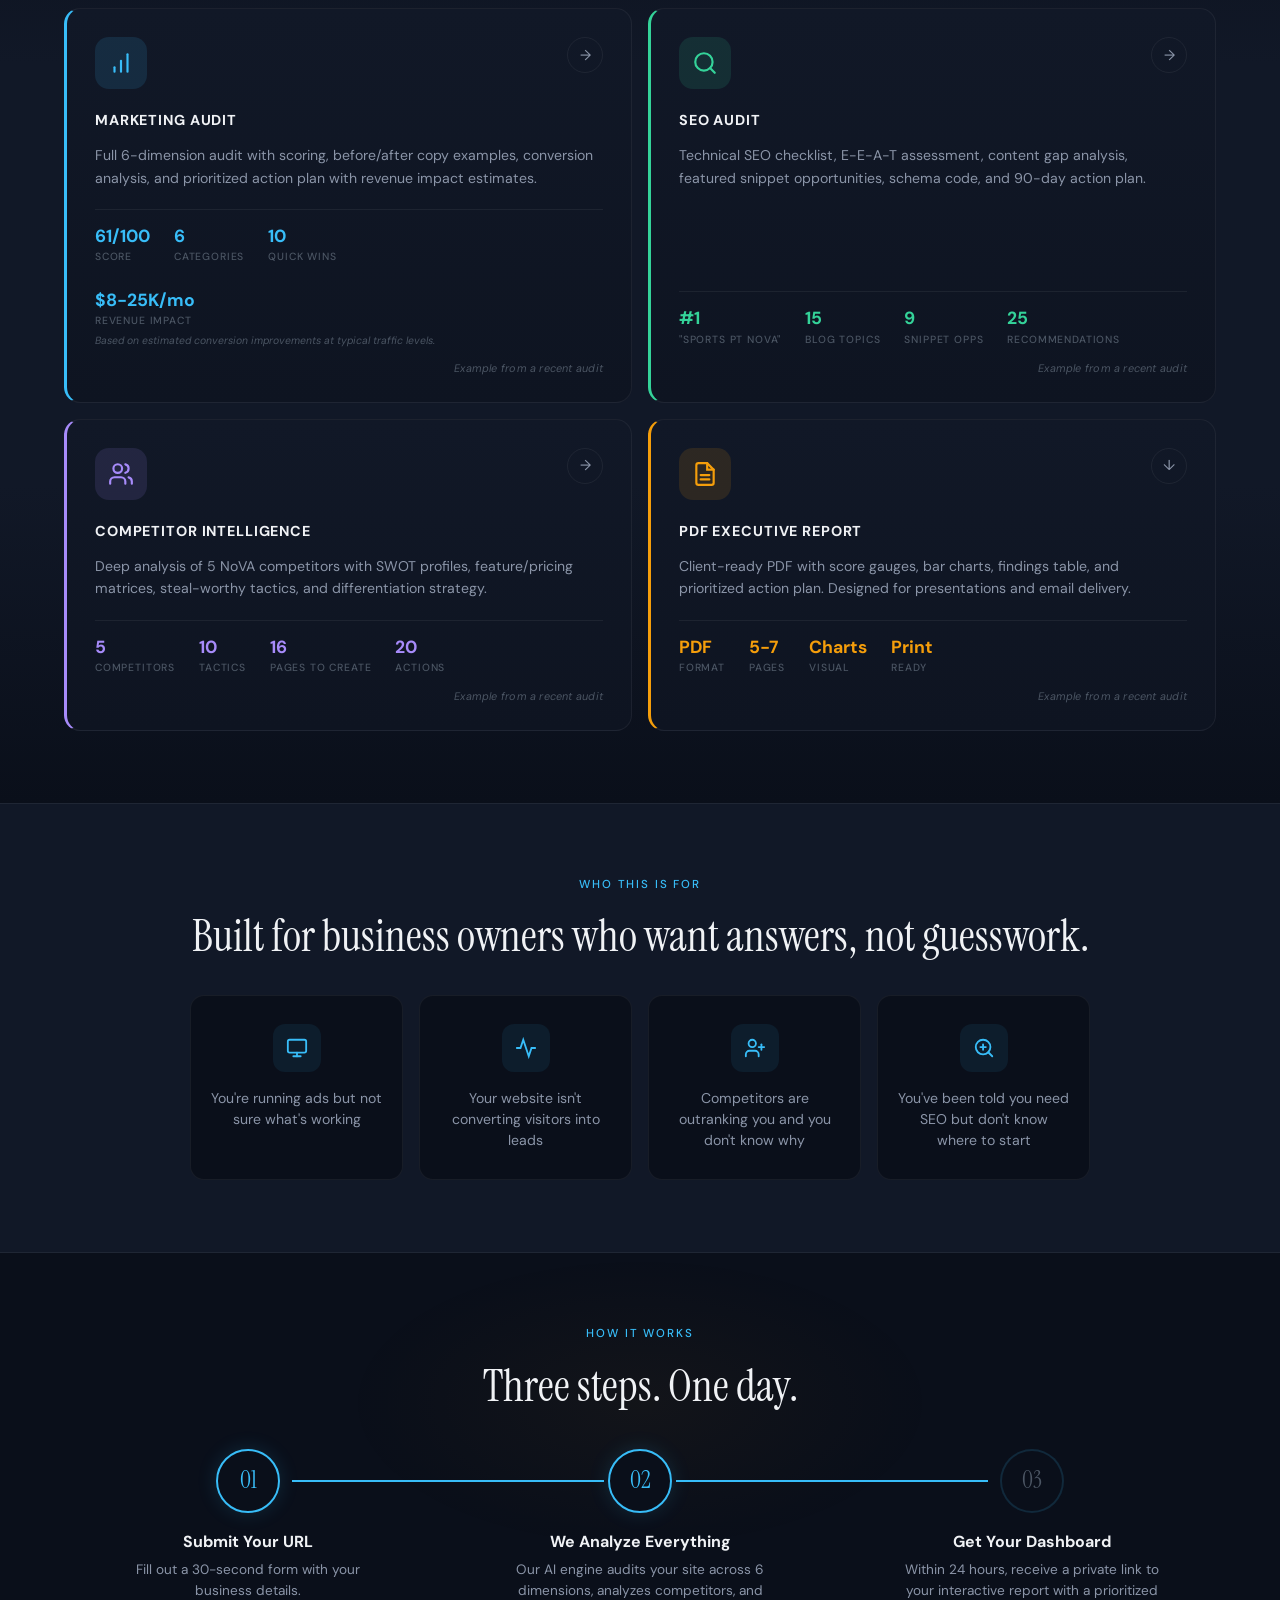
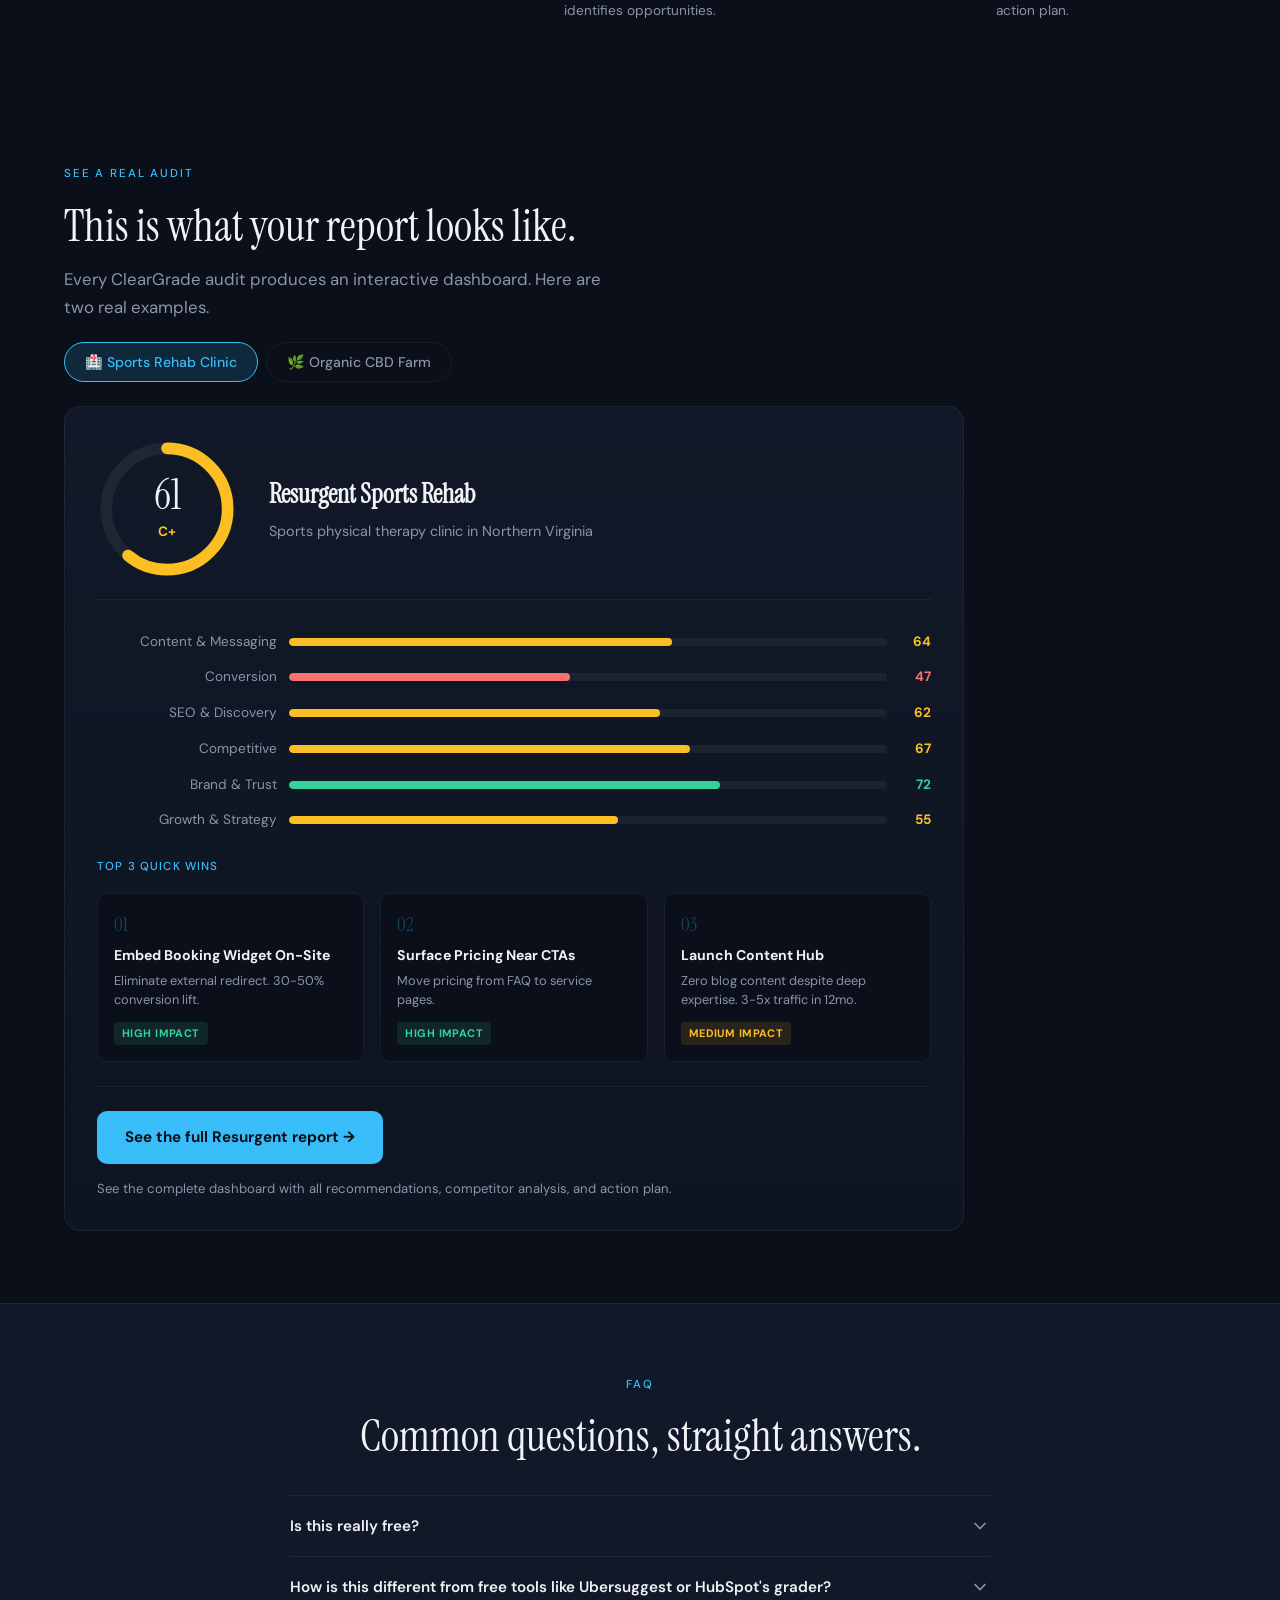
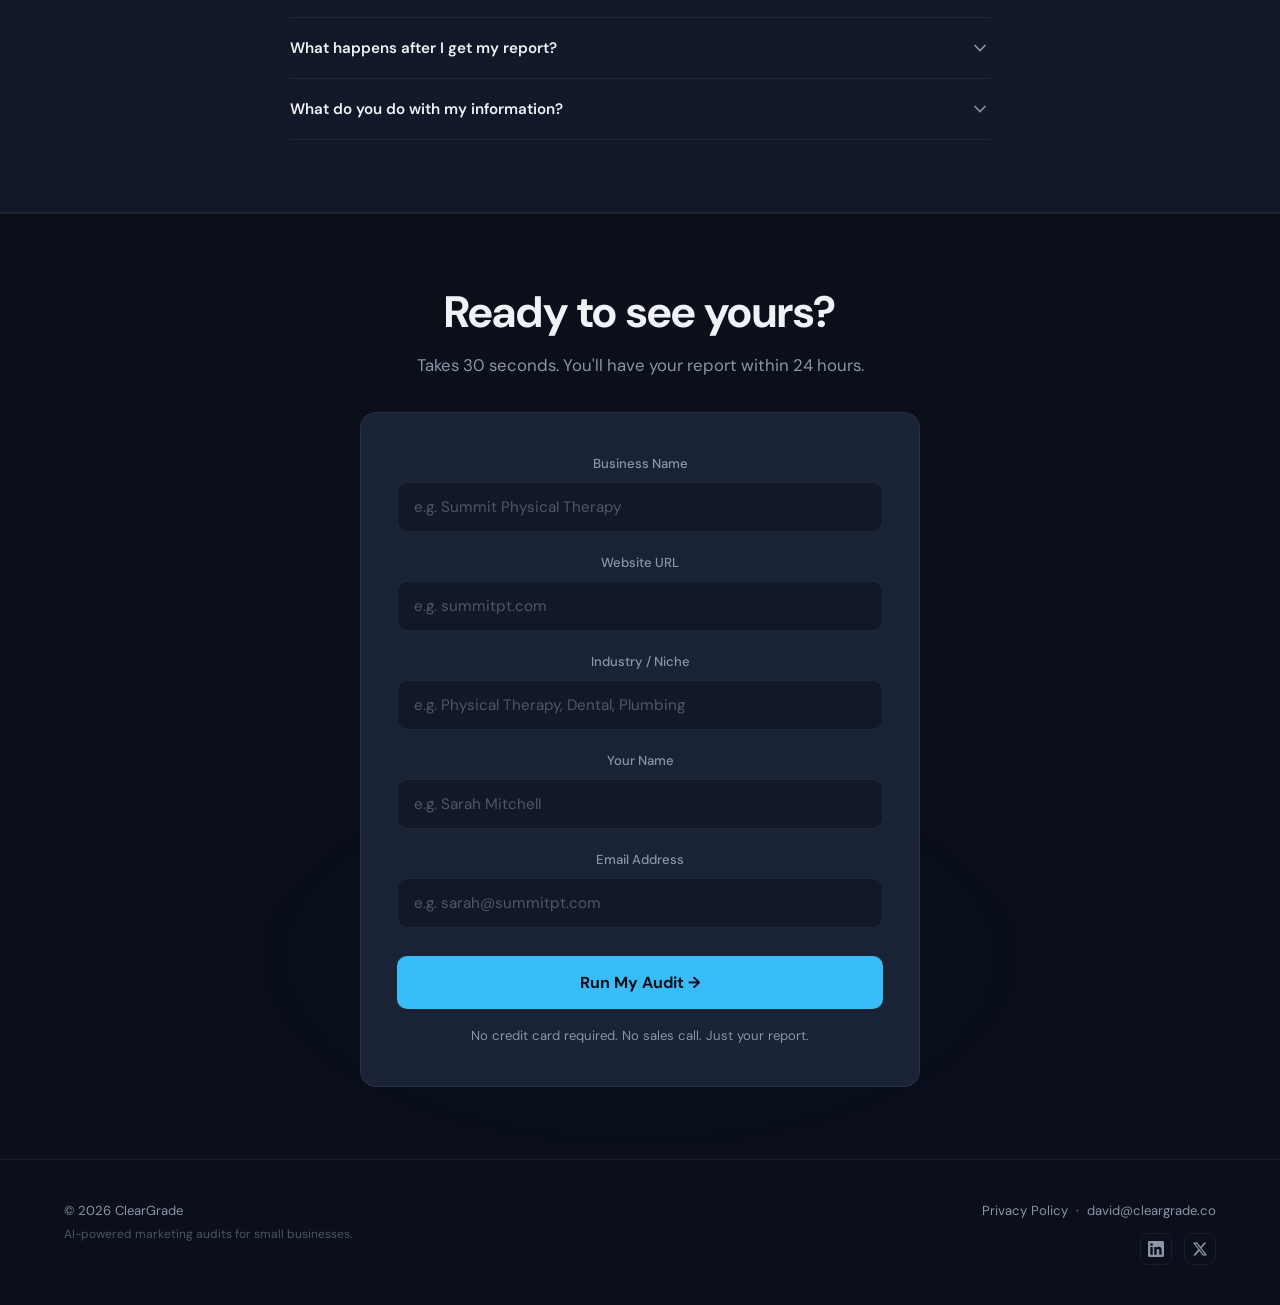
==== commit 74888be0: "fix: steps animation lines no longer intersect step 2 circle Split the single continuous progress li" ====
--- a/docs/index.html
+++ b/docs/index.html
@@ -240,6 +240,8 @@
       <p class="overline anim">How It Works</p>
       <h2 class="sh anim">Three steps. One day.</h2>
       <div class="steps">
+        <div class="step-line-1"></div>
+        <div class="step-line-2"></div>
         <div class="step anim d1">
           <div class="step-num">01</div>
           <h3>Submit Your URL</h3>
--- a/docs/css/styles.css
+++ b/docs/css/styles.css
@@ -542,20 +542,36 @@
   display: grid; grid-template-columns: repeat(3,1fr);
   gap: 24px; margin-top: 36px; position: relative;
 }
-/* Animated progress line */
+/* Animated progress line — two segments that gap around each circle */
+.steps::before, .steps::after {
+  content: ''; position: absolute; top: 31px; height: 2px;
+}
+/* Segment 1: step 1 circle edge → step 2 circle edge */
 .steps::before {
-  content: ''; position: absolute; top: 32px;
-  left: calc(16.67% + 16px); right: calc(16.67% + 16px);
-  height: 2px; background: rgba(56,189,248,.1);
-}
+  left: calc(16.67% + 36px); right: calc(50% + 36px);
+  background: rgba(56,189,248,.1);
+}
+/* Segment 2: step 2 circle edge → step 3 circle edge */
 .steps::after {
-  content: ''; position: absolute; top: 32px;
-  left: calc(16.67% + 16px); right: calc(16.67% + 16px);
-  height: 2px; background: linear-gradient(90deg, var(--accent), var(--accent));
+  left: calc(50% + 36px); right: calc(16.67% + 36px);
+  background: rgba(56,189,248,.1);
+}
+/* Animated overlays on each segment */
+.step-line-1, .step-line-2 {
+  position: absolute; top: 31px; height: 2px;
+  background: var(--accent);
   transform: scaleX(0); transform-origin: left;
-  transition: transform 1.5s cubic-bezier(.4,0,.2,1);
-}
-.steps.line-animate::after { transform: scaleX(1); }
+  transition: transform 1s cubic-bezier(.4,0,.2,1);
+}
+.step-line-1 {
+  left: calc(16.67% + 36px); right: calc(50% + 36px);
+}
+.step-line-2 {
+  left: calc(50% + 36px); right: calc(16.67% + 36px);
+  transition-delay: .6s;
+}
+.steps.line-animate .step-line-1,
+.steps.line-animate .step-line-2 { transform: scaleX(1); }
 
 .step { text-align: center; position: relative; }
 .step-num {
@@ -869,7 +885,7 @@
   .del-grid { grid-template-columns: 1fr; }
   .who-grid { grid-template-columns: repeat(2, 1fr); }
   .steps { grid-template-columns: 1fr; gap: 32px; }
-  .steps::before, .steps::after, .steps.line-animate::after { display: none; }
+  .steps::before, .steps::after, .step-line-1, .step-line-2 { display: none; }
   .qw-grid { grid-template-columns: 1fr; }
   .gauge-row { flex-direction: column; text-align: center; }
   .dim-label { width: 120px; font-size: .78rem; }
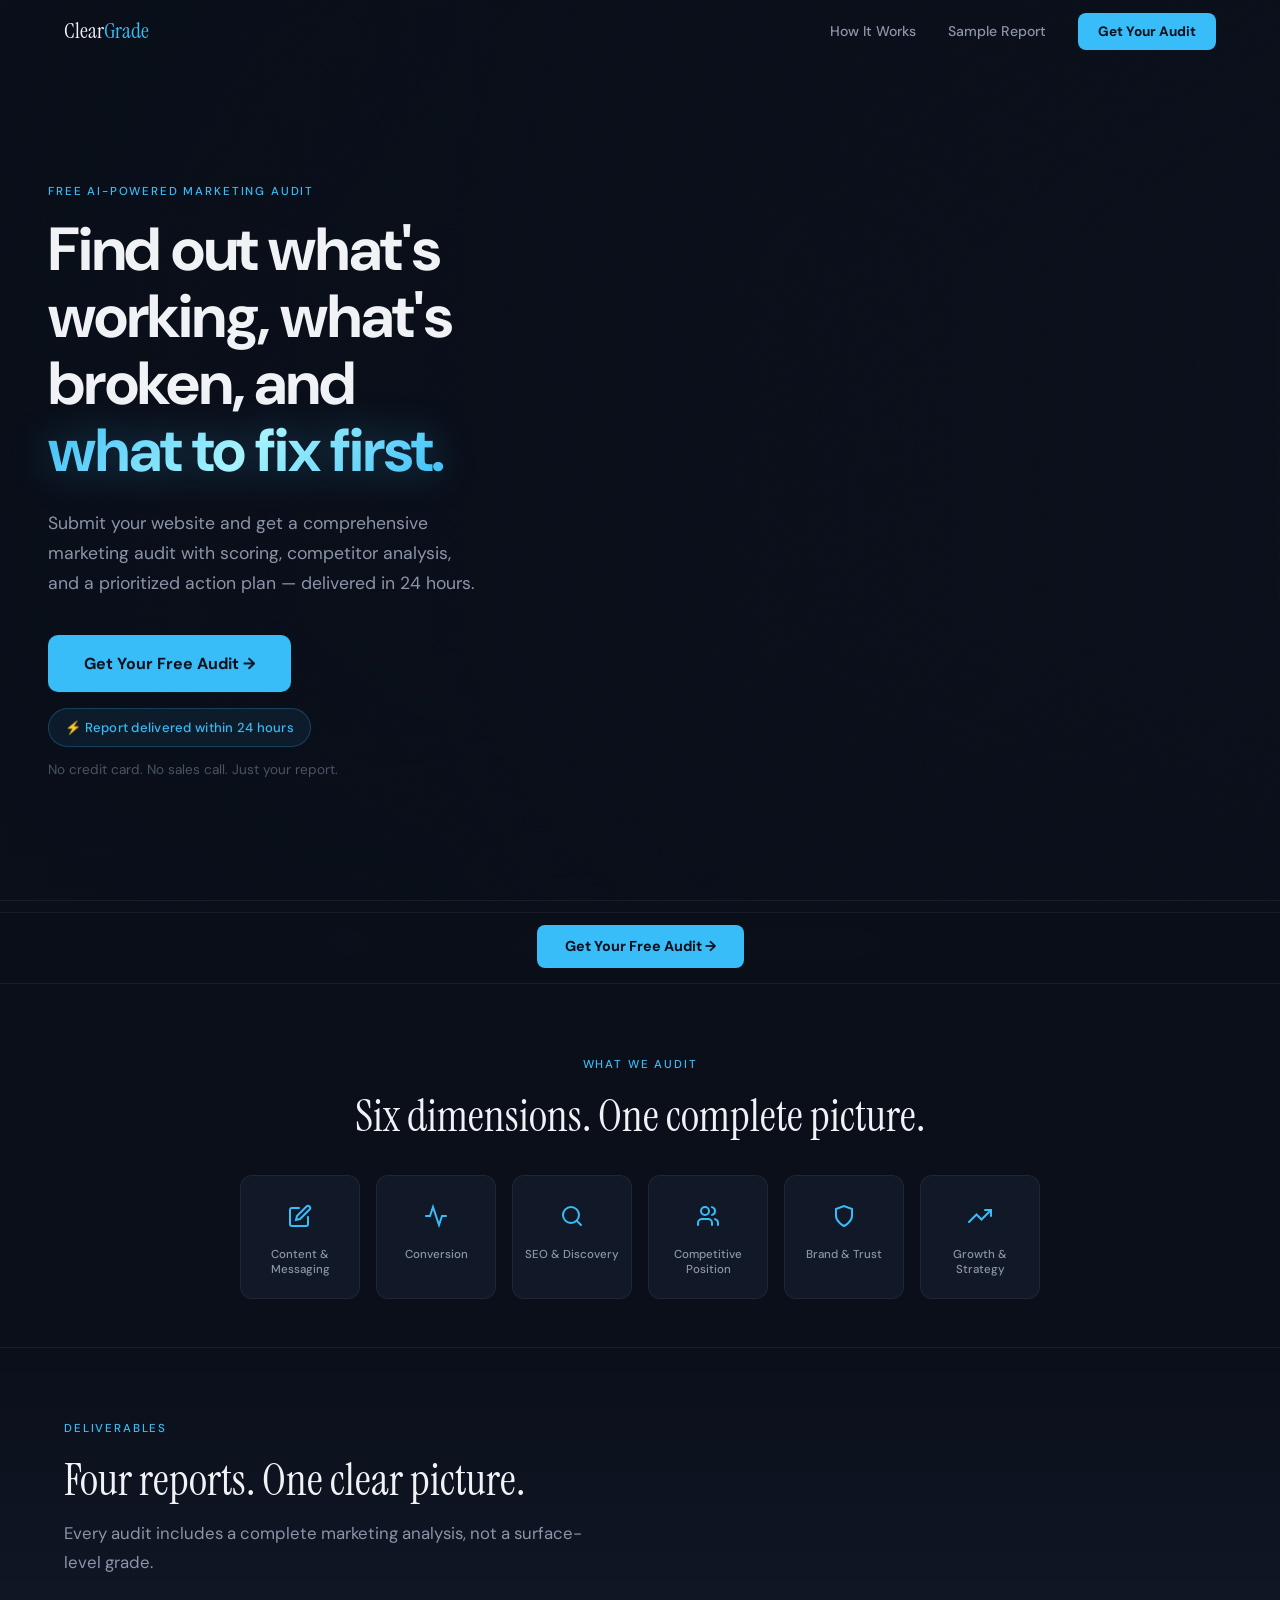
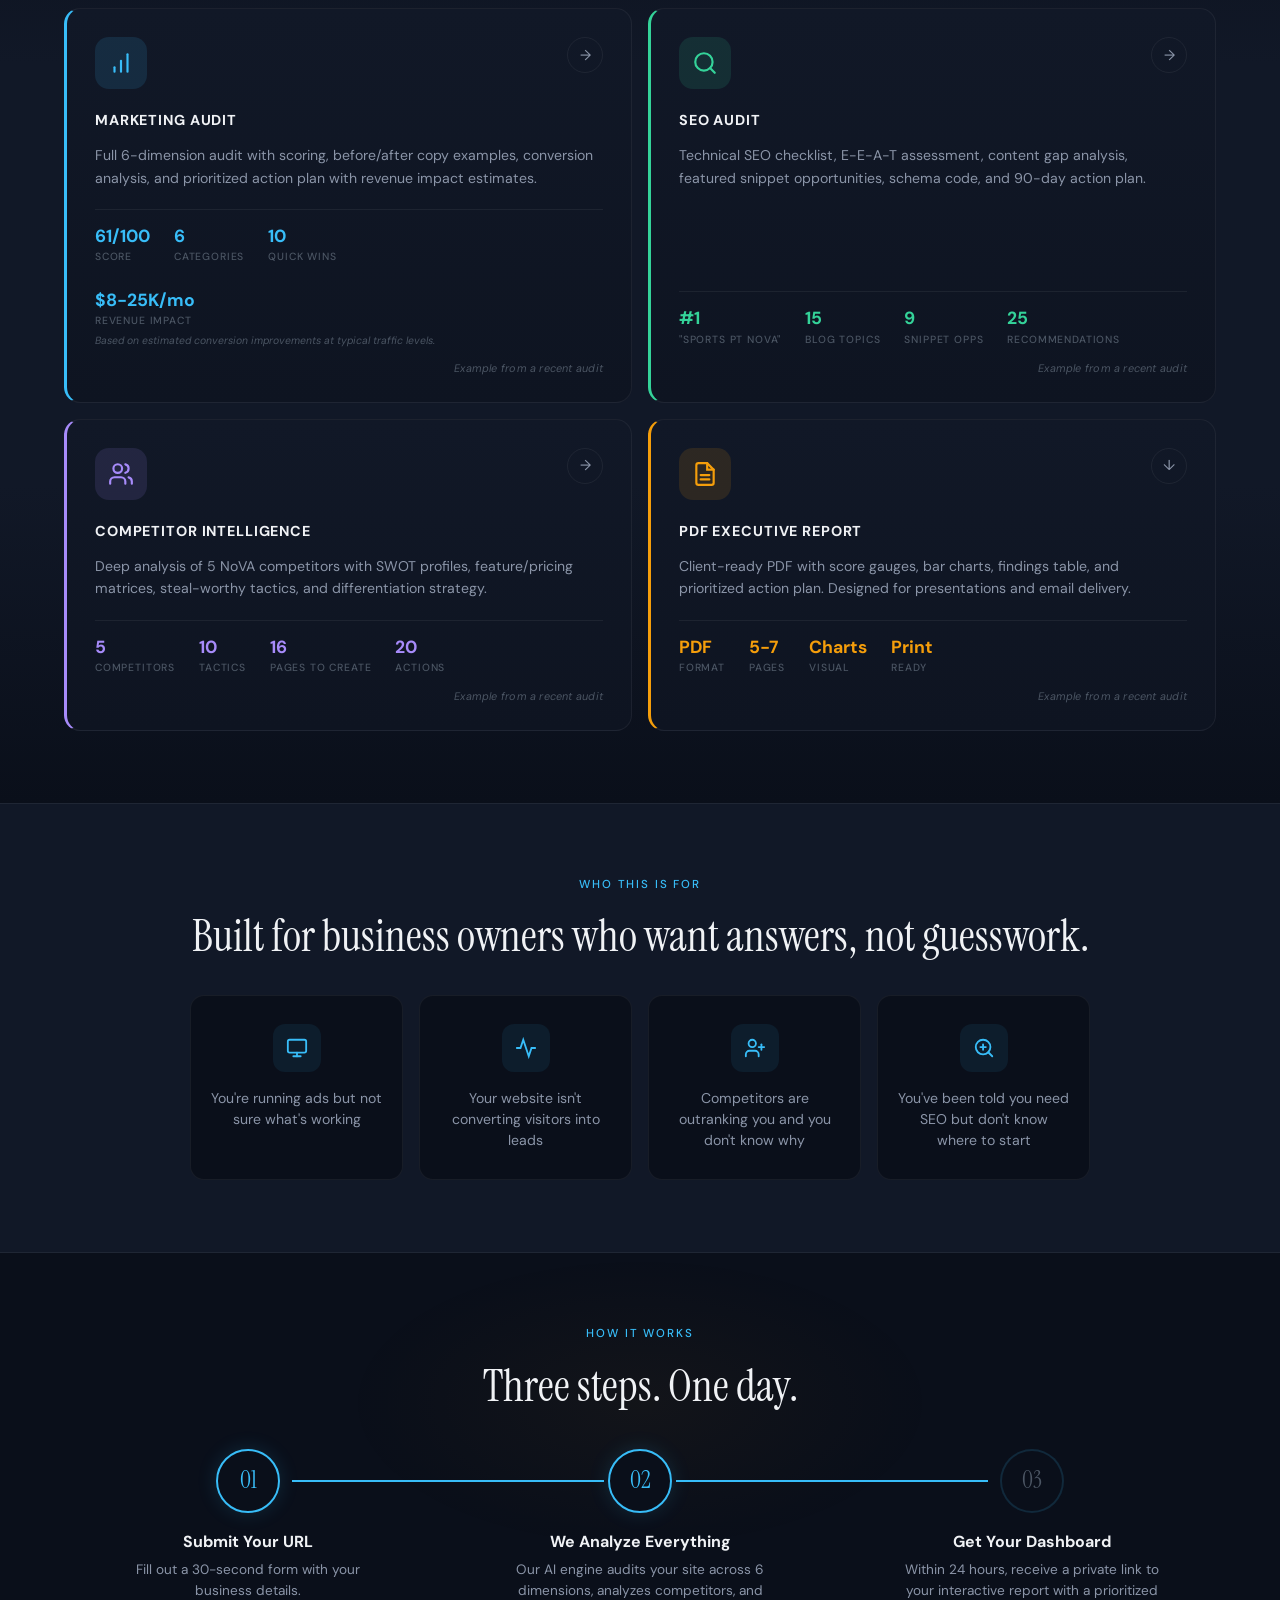
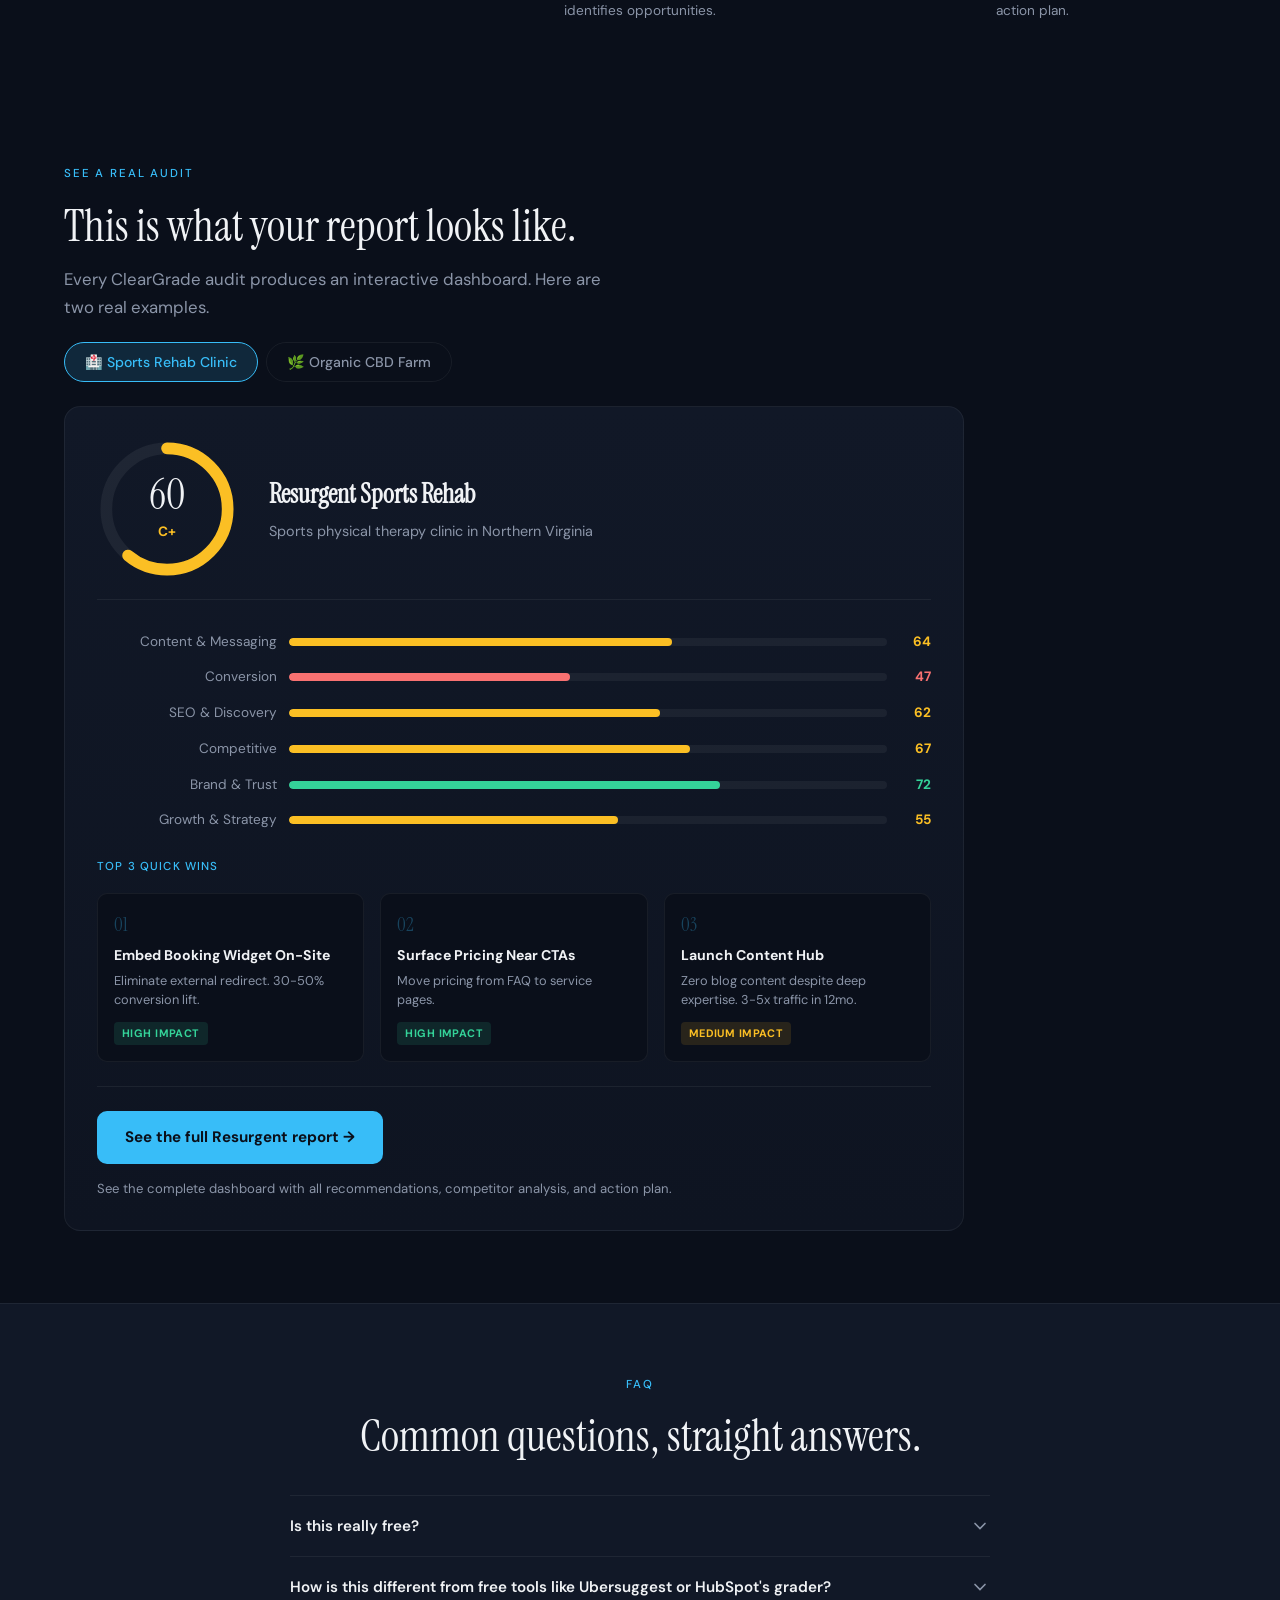
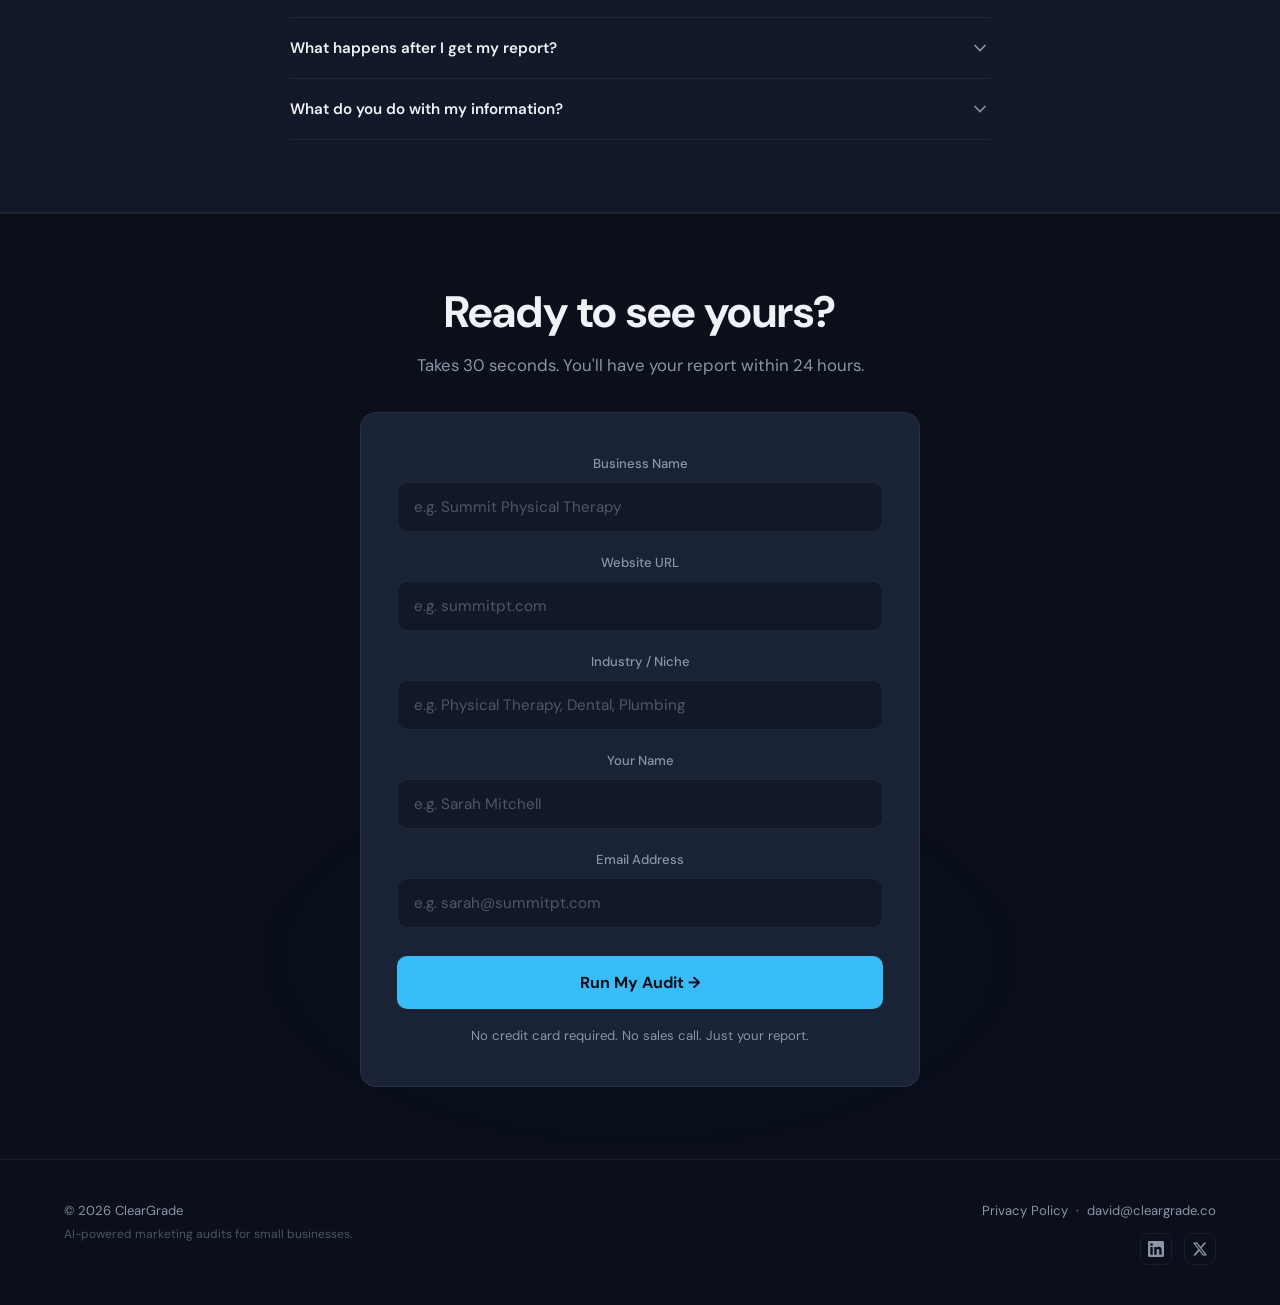
==== commit a5de0d86: "feat: add Cloudflare Pages deployment via wrangler.toml Configure static asset serving from public/ " ====
--- a/docs/index.html
+++ b/docs/index.html
@@ -10,8 +10,8 @@
   <meta property="og:title" content="ClearGrade — Free AI-Powered Marketing Audit">
   <meta property="og:description" content="Find out what's working, what's broken, and what to fix first. Get a comprehensive marketing audit with scoring, competitor analysis, and a prioritized action plan — delivered in 24 hours.">
   <meta property="og:type" content="website">
-  <meta property="og:url" content="https://cleargrade.co"> <!-- TODO: Update when domain is live -->
-  <meta property="og:image" content="https://cleargrade.co/img/og-preview.png"> <!-- TODO: Create this OG image (1200x630px recommended) -->
+  <meta property="og:url" content="https://cleargradeai.com">
+  <meta property="og:image" content="https://cleargradeai.com/assets/og-preview.png"> <!-- TODO: Create this OG image (1200x630px recommended) -->
 
   <!-- Twitter Card -->
   <meta name="twitter:card" content="summary_large_image">
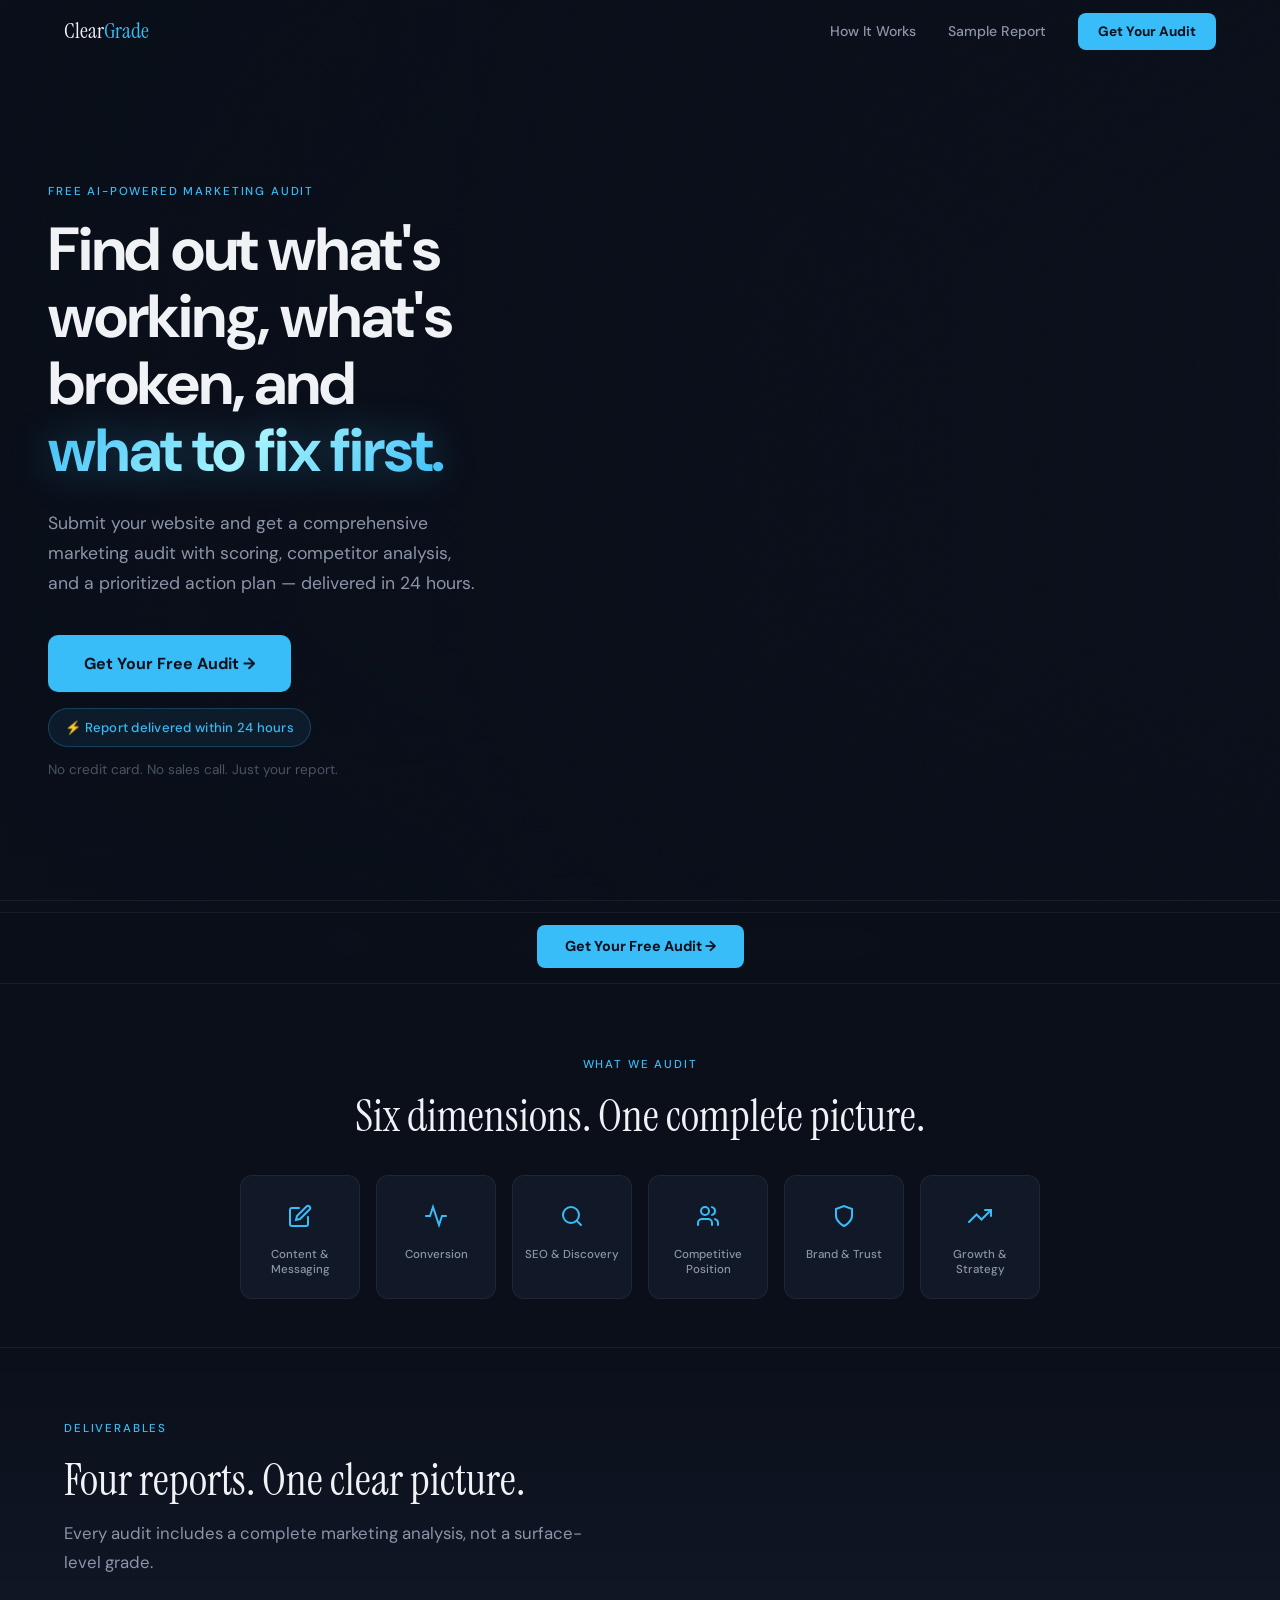
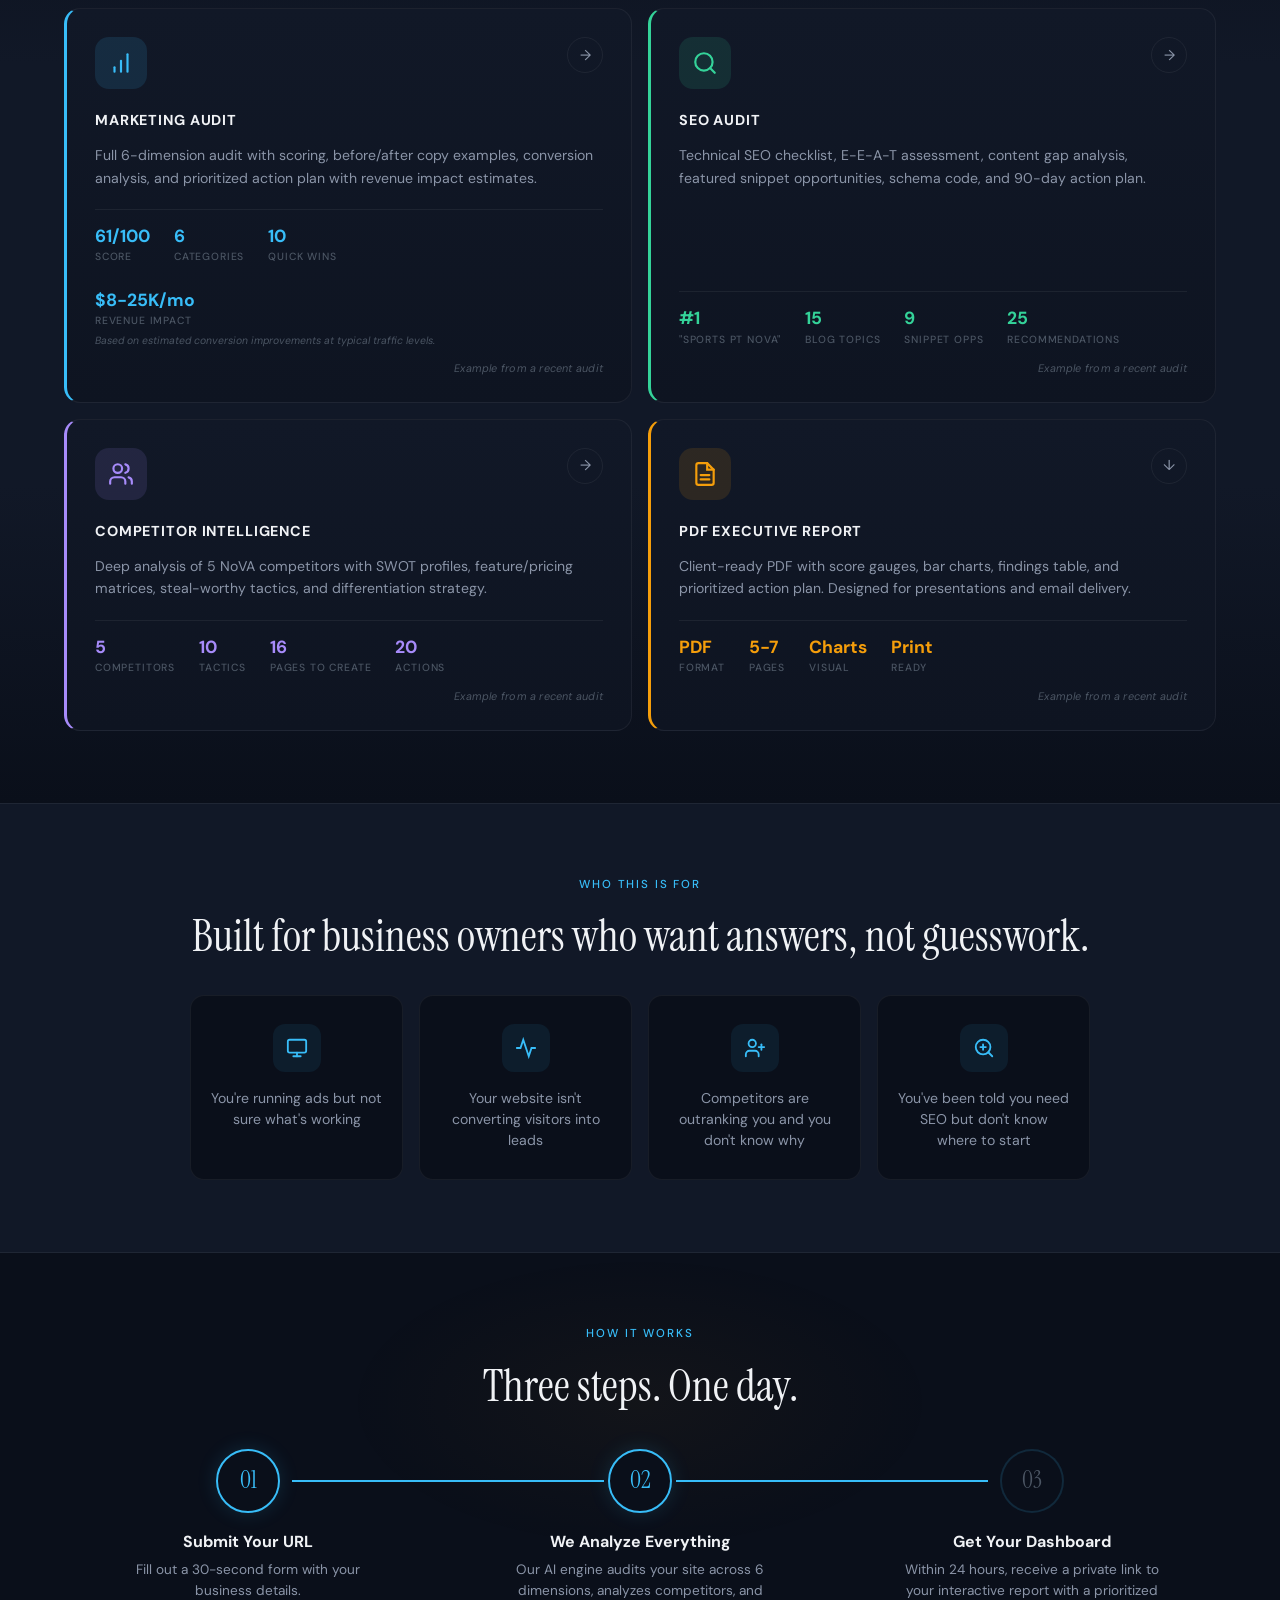
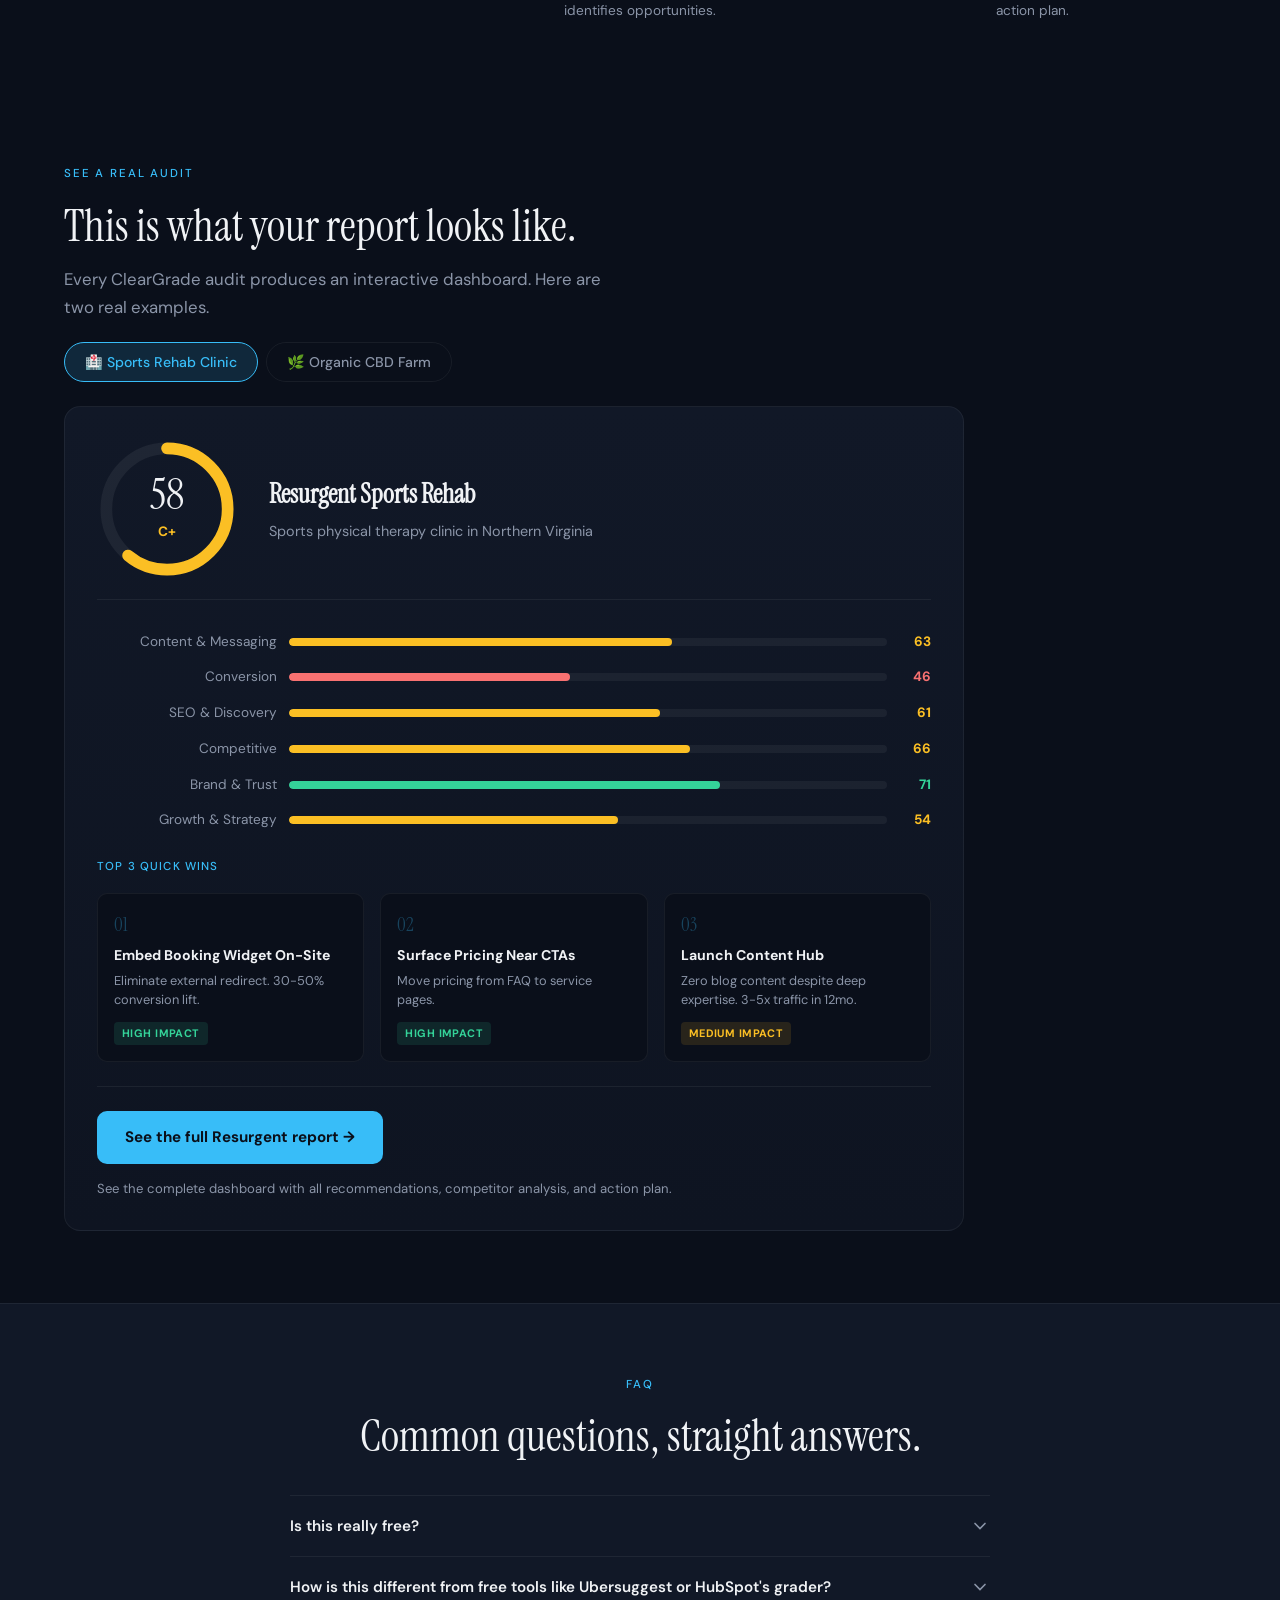
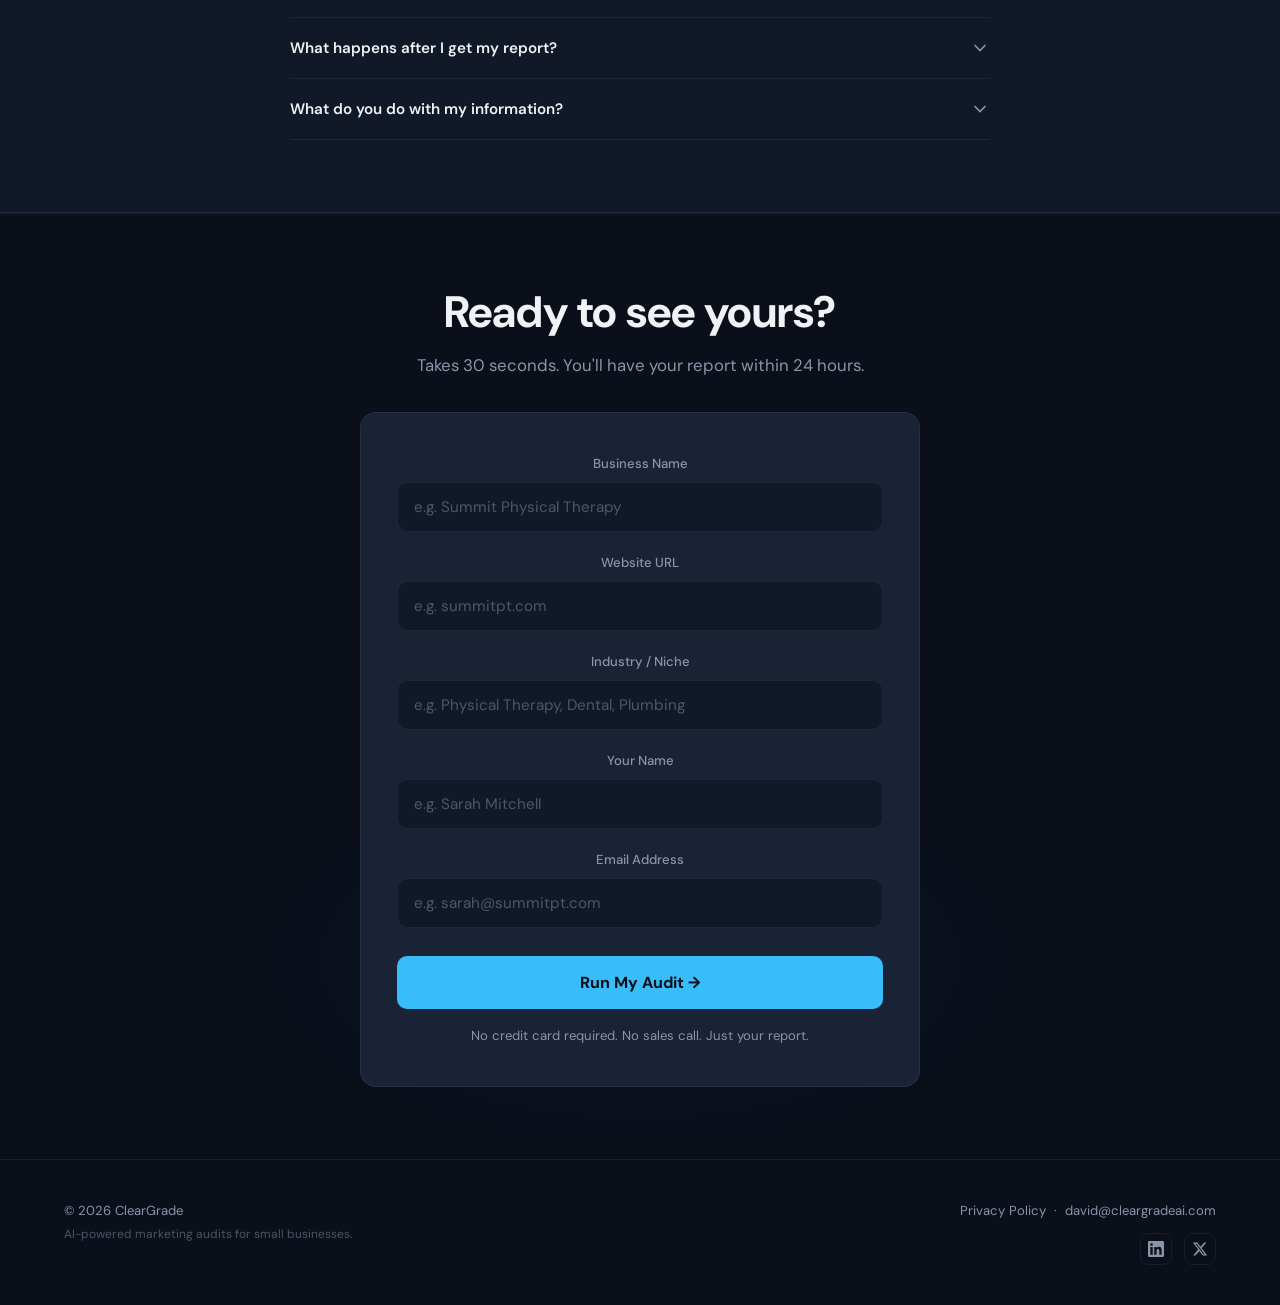
==== commit 936b7d87: "chore: update email references to david@cleargradeai.com" ====
--- a/docs/index.html
+++ b/docs/index.html
@@ -385,7 +385,7 @@
           <div class="footer-links">
             <a href="privacy.html">Privacy Policy</a>
             <span>&middot;</span>
-            <a href="mailto:david@cleargrade.co">david@cleargrade.co</a>
+            <a href="mailto:david@cleargradeai.com">david@cleargradeai.com</a>
           </div>
           <div class="footer-social">
             <!-- TODO: Replace # with actual social profile URLs -->
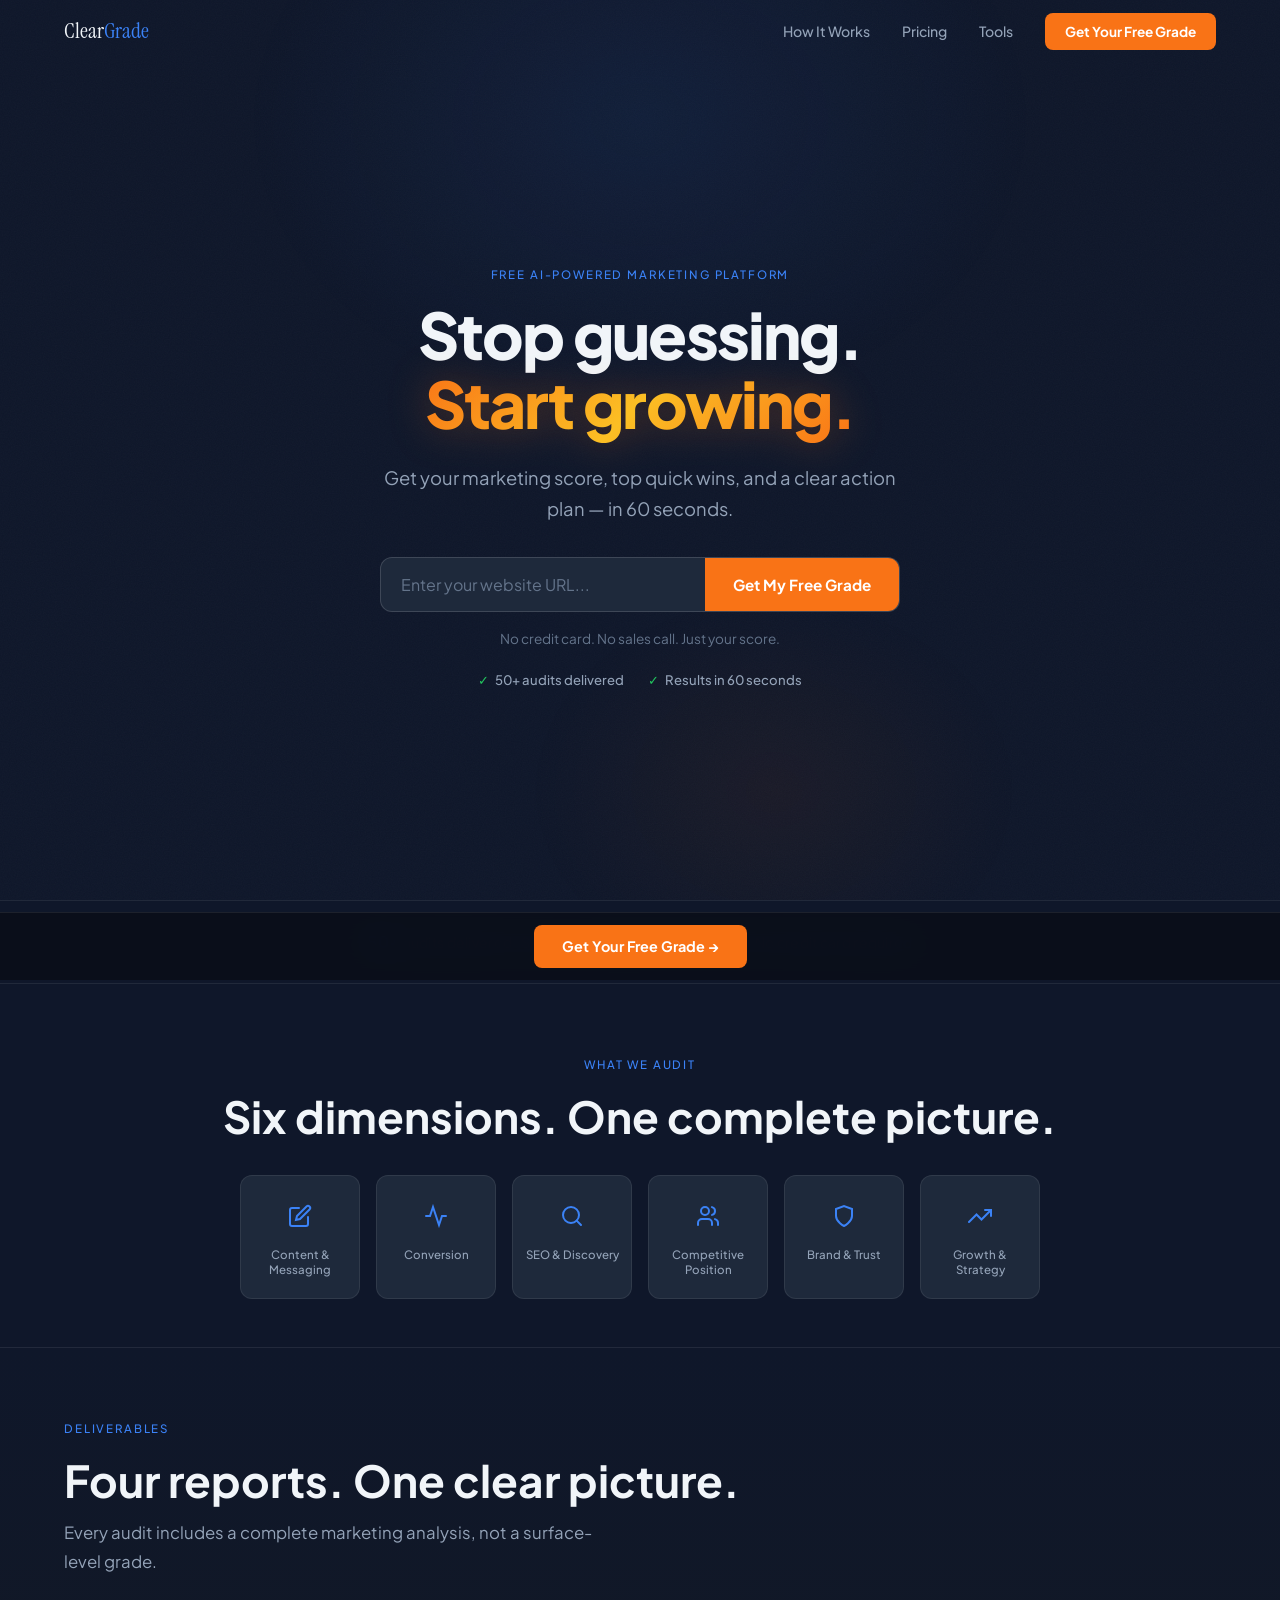
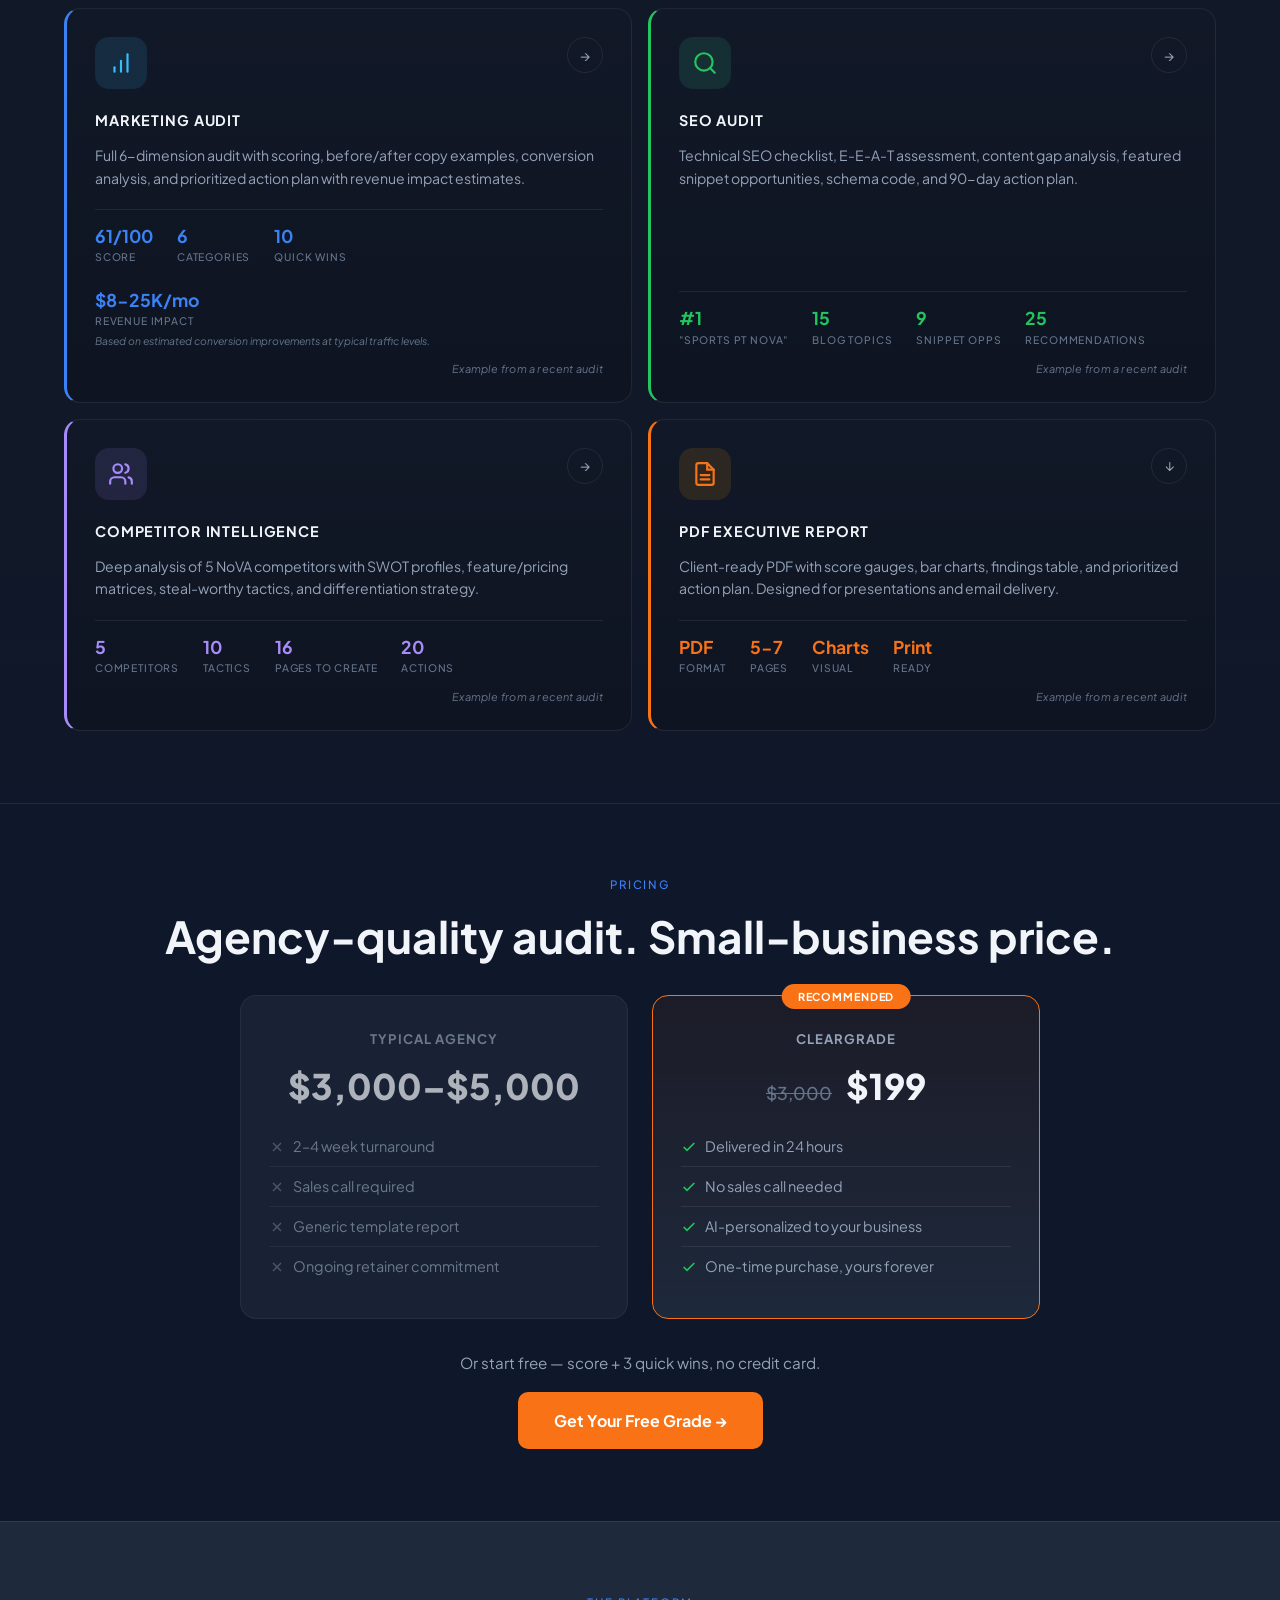
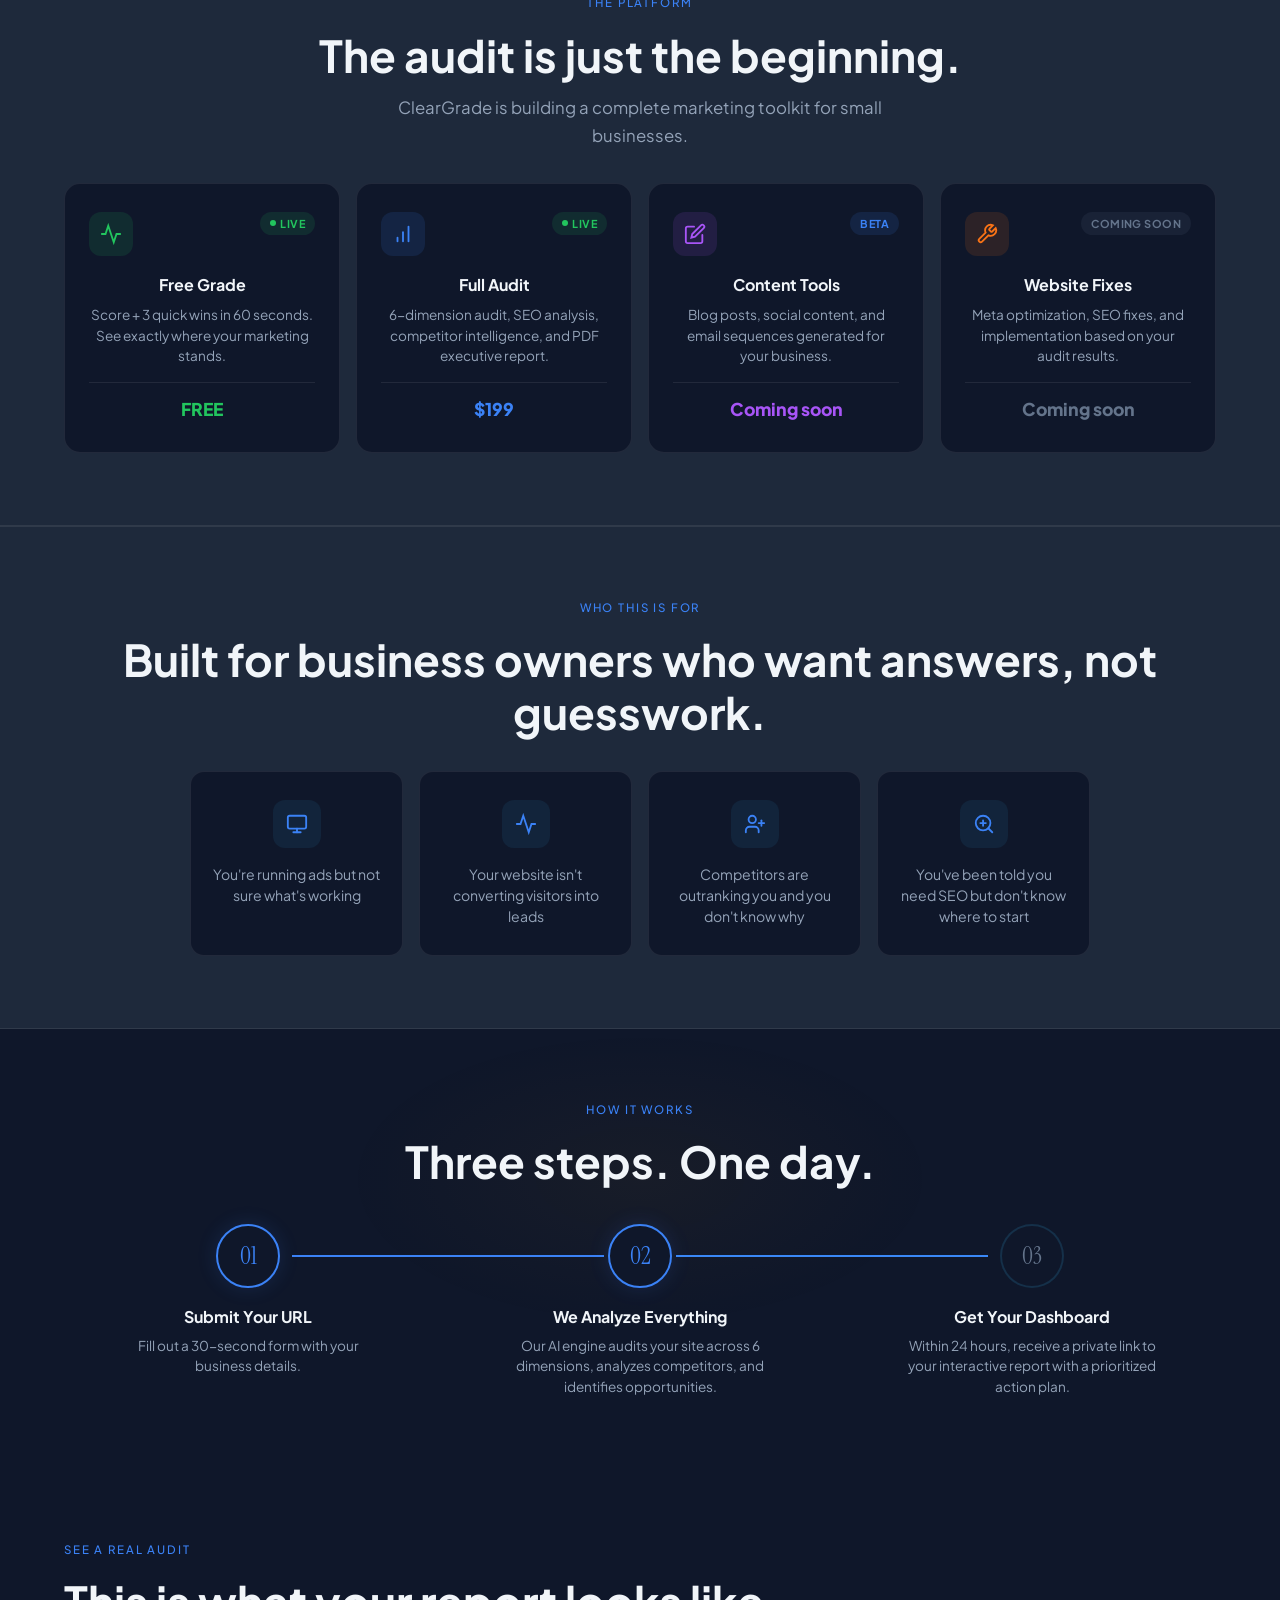
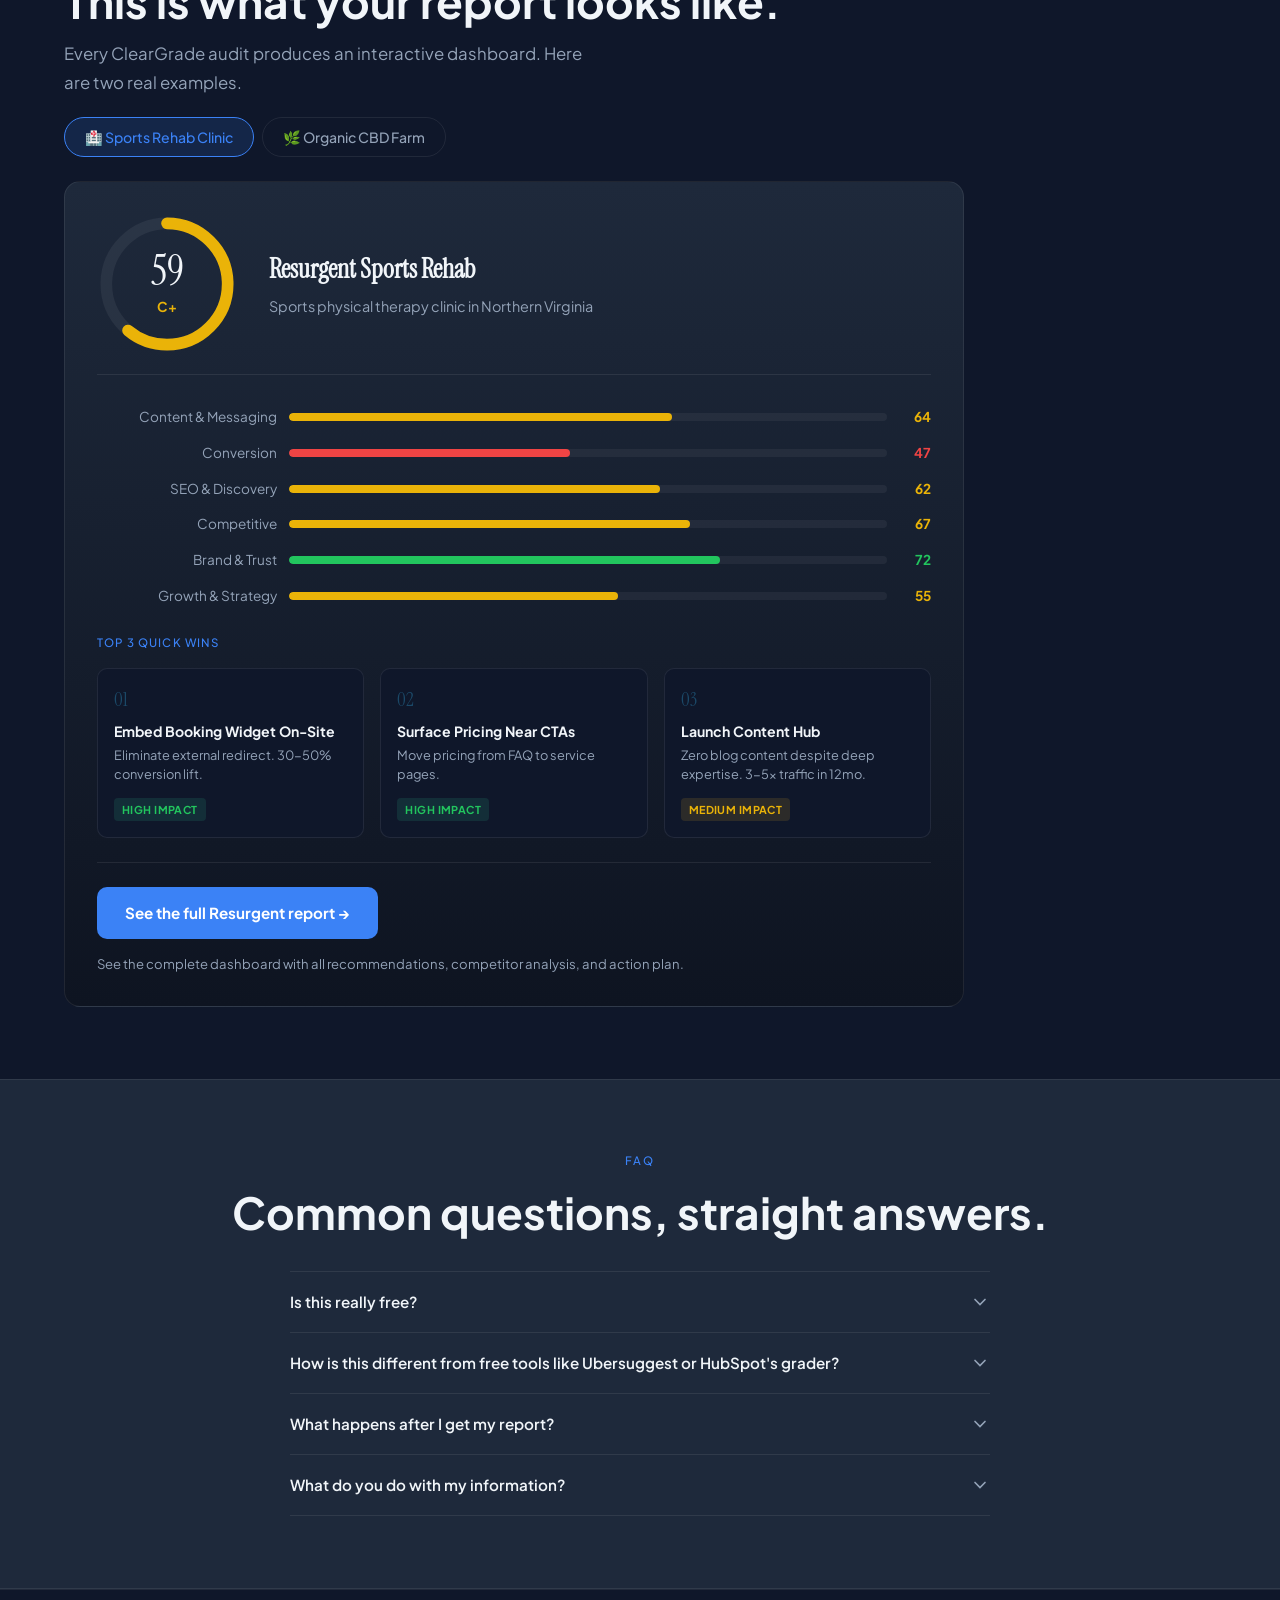
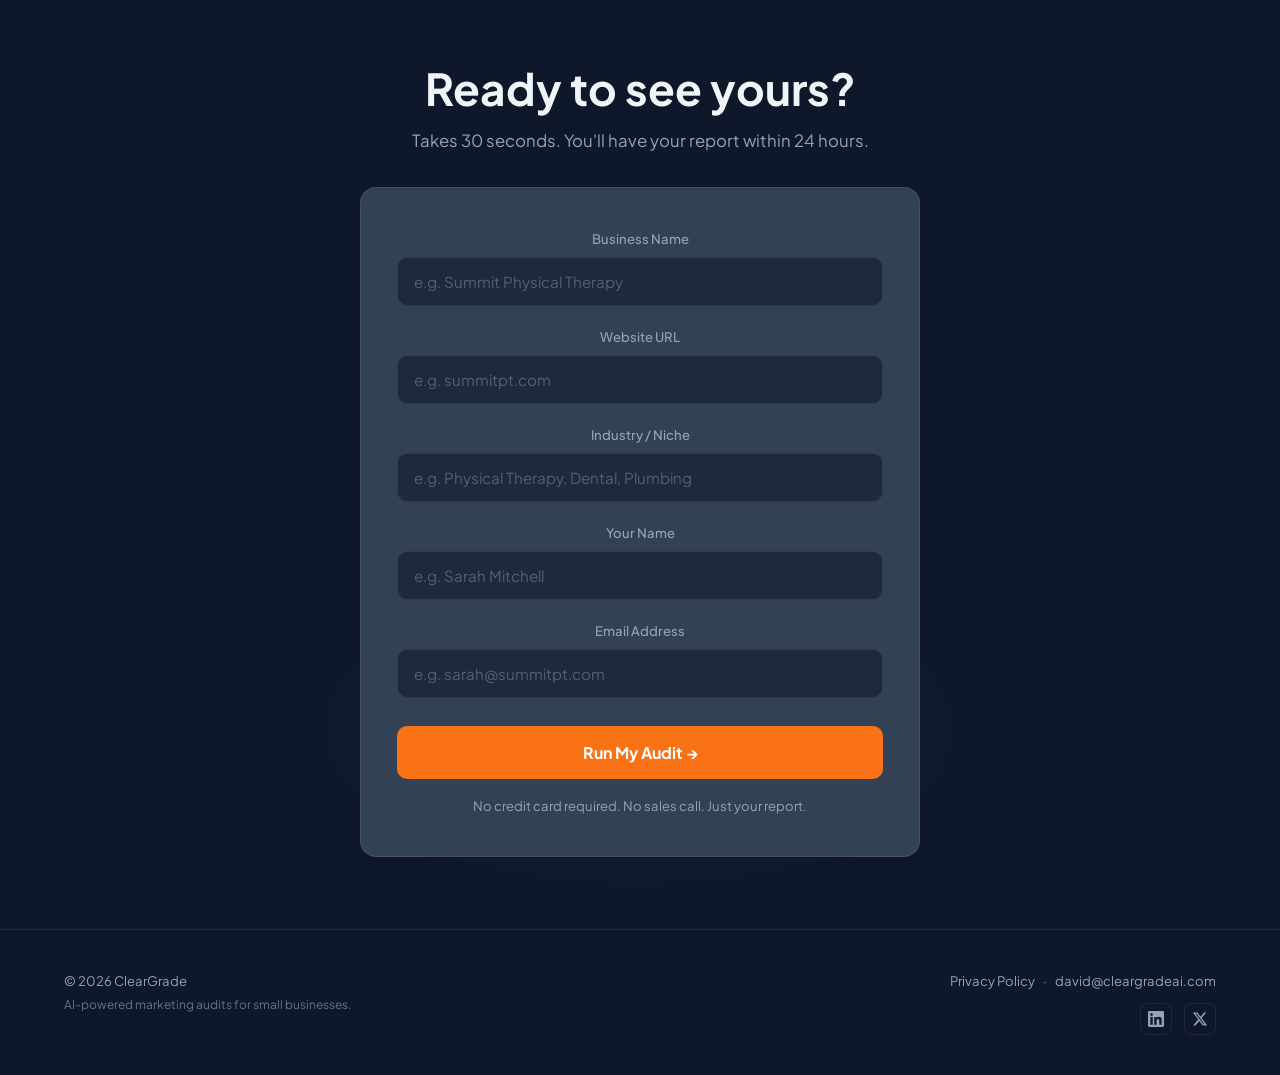
==== commit 67ce35ff: "feat: redesign landing page with platform positioning - New design system: Plus Jakarta Sans, blue a" ====
--- a/docs/index.html
+++ b/docs/index.html
@@ -29,35 +29,37 @@
       <a href="#hero" class="nav-logo">Clear<span>Grade</span></a>
       <div class="nav-links">
         <a href="#how">How It Works</a>
-        <a href="#preview">Sample Report</a>
-        <a href="#form-section" class="nav-btn">Get Your Audit</a>
+        <a href="#pricing">Pricing</a>
+        <a href="#tools">Tools</a>
+        <a href="#form-section" class="nav-btn">Get Your Free Grade</a>
       </div>
       <button class="hamburger" aria-label="Menu"><span></span><span></span><span></span></button>
     </div>
   </nav>
   <div class="mob-menu">
     <a href="#how">How It Works</a>
-    <a href="#preview">Sample Report</a>
-    <a href="#form-section" class="nav-btn">Get Your Audit</a>
+    <a href="#pricing">Pricing</a>
+    <a href="#tools">Tools</a>
+    <a href="#form-section" class="nav-btn">Get Your Free Grade</a>
   </div>
 
   <!-- HERO -->
   <section class="hero" id="hero">
-    <div class="hero-video-wrap">
-      <video id="hero-vid" class="hero-vid active" autoplay muted loop playsinline>
-        <source src="assets/hero-pingpong.mp4" type="video/mp4">
-      </video>
-    </div>
-    <div class="hero-overlay"></div>
     <div class="container">
       <div class="hero-content">
-        <p class="overline">Free AI-Powered Marketing Audit</p>
-        <h1>Find out what's working, what's broken, and <em>what to fix first.</em></h1>
-        <p class="hero-sub">Submit your website and get a comprehensive marketing audit with scoring, competitor analysis, and a prioritized action plan — delivered in 24 hours.</p>
+        <p class="overline">Free AI-Powered Marketing Platform</p>
+        <h1>Stop guessing.<br><em>Start growing.</em></h1>
+        <p class="hero-sub">Get your marketing score, top quick wins, and a clear action plan — in 60 seconds.</p>
         <div class="hero-cta">
-          <a href="#form-section" class="btn">Get Your Free Audit &rarr;</a>
-          <div class="hero-badge" aria-label="Fast delivery">&#9889; Report delivered within 24 hours</div>
-          <p class="hero-trust">No credit card. No sales call. Just your report.</p>
+          <form class="hero-url-form" id="hero-url-form">
+            <input type="url" id="hero-url" placeholder="Enter your website URL..." required>
+            <button type="submit">Get My Free Grade</button>
+          </form>
+          <p class="hero-trust">No credit card. No sales call. Just your score.</p>
+          <div class="hero-badges">
+            <span><span class="check">&#10003;</span> 50+ audits delivered</span>
+            <span><span class="check">&#10003;</span> Results in 60 seconds</span>
+          </div>
         </div>
       </div>
     </div>
@@ -66,8 +68,7 @@
   <!-- SOCIAL PROOF -->
   <div class="proof-bar">
     <div class="container">
-      <!-- TODO: Update audit count as it grows -->
-      <p><span class="proof-count">50+</span> audits delivered across <strong>healthcare</strong>, <strong>food &amp; beverage</strong>, <strong>professional services</strong>, and more.</p>
+      <p><span class="proof-count">50+</span> audits delivered &middot; Score + action plan in 60 seconds &middot; No credit card required</p>
     </div>
   </div>
 
@@ -195,6 +196,95 @@
             <div class="card-stat-item"><span class="card-stat-val">Print</span><span class="card-stat-label">Ready</span></div>
           </div>
           <span class="card-example-label">Example from a recent audit</span>
+        </div>
+      </div>
+    </div>
+  </section>
+
+  <!-- PRICING COMPARISON -->
+  <section class="pricing" id="pricing">
+    <div class="container" style="text-align:center;">
+      <p class="overline anim">Pricing</p>
+      <h2 class="sh anim">Agency-quality audit. Small-business price.</h2>
+      <div class="price-grid anim">
+        <div class="price-col muted">
+          <h3>Typical Agency</h3>
+          <div class="price-amount">$3,000&ndash;$5,000</div>
+          <ul class="price-list">
+            <li><svg class="icon-no" width="16" height="16" viewBox="0 0 24 24" fill="none" stroke="currentColor" stroke-width="2"><line x1="18" y1="6" x2="6" y2="18"/><line x1="6" y1="6" x2="18" y2="18"/></svg> 2&ndash;4 week turnaround</li>
+            <li><svg class="icon-no" width="16" height="16" viewBox="0 0 24 24" fill="none" stroke="currentColor" stroke-width="2"><line x1="18" y1="6" x2="6" y2="18"/><line x1="6" y1="6" x2="18" y2="18"/></svg> Sales call required</li>
+            <li><svg class="icon-no" width="16" height="16" viewBox="0 0 24 24" fill="none" stroke="currentColor" stroke-width="2"><line x1="18" y1="6" x2="6" y2="18"/><line x1="6" y1="6" x2="18" y2="18"/></svg> Generic template report</li>
+            <li><svg class="icon-no" width="16" height="16" viewBox="0 0 24 24" fill="none" stroke="currentColor" stroke-width="2"><line x1="18" y1="6" x2="6" y2="18"/><line x1="6" y1="6" x2="18" y2="18"/></svg> Ongoing retainer commitment</li>
+          </ul>
+        </div>
+        <div class="price-col highlight">
+          <h3>ClearGrade</h3>
+          <div class="price-amount"><span class="strike">$3,000</span> $199</div>
+          <ul class="price-list">
+            <li><svg class="icon-yes" width="16" height="16" viewBox="0 0 24 24" fill="none" stroke="currentColor" stroke-width="2.5"><polyline points="20 6 9 17 4 12"/></svg> Delivered in 24 hours</li>
+            <li><svg class="icon-yes" width="16" height="16" viewBox="0 0 24 24" fill="none" stroke="currentColor" stroke-width="2.5"><polyline points="20 6 9 17 4 12"/></svg> No sales call needed</li>
+            <li><svg class="icon-yes" width="16" height="16" viewBox="0 0 24 24" fill="none" stroke="currentColor" stroke-width="2.5"><polyline points="20 6 9 17 4 12"/></svg> AI-personalized to your business</li>
+            <li><svg class="icon-yes" width="16" height="16" viewBox="0 0 24 24" fill="none" stroke="currentColor" stroke-width="2.5"><polyline points="20 6 9 17 4 12"/></svg> One-time purchase, yours forever</li>
+          </ul>
+        </div>
+      </div>
+      <div class="price-footer anim">
+        <p>Or start free &mdash; score + 3 quick wins, no credit card.</p>
+        <a href="#form-section" class="btn">Get Your Free Grade &rarr;</a>
+      </div>
+    </div>
+  </section>
+
+  <!-- PRODUCT SUITE / TOOLS -->
+  <section class="tools" id="tools">
+    <div class="container" style="text-align:center;">
+      <p class="overline anim">The Platform</p>
+      <h2 class="sh anim">The audit is just the beginning.</h2>
+      <p class="sd anim" style="margin:0 auto;">ClearGrade is building a complete marketing toolkit for small businesses.</p>
+      <div class="tools-grid anim">
+        <div class="tool-card">
+          <div class="tool-card-header">
+            <div class="tool-icon">
+              <svg viewBox="0 0 24 24" fill="none" stroke="currentColor" stroke-width="2" stroke-linecap="round"><path d="M22 12h-4l-3 9L9 3l-3 9H2"/></svg>
+            </div>
+            <span class="status-badge status-live"><span class="status-dot"></span> Live</span>
+          </div>
+          <h3>Free Grade</h3>
+          <p>Score + 3 quick wins in 60 seconds. See exactly where your marketing stands.</p>
+          <div class="tool-price">FREE</div>
+        </div>
+        <div class="tool-card">
+          <div class="tool-card-header">
+            <div class="tool-icon">
+              <svg viewBox="0 0 24 24" fill="none" stroke="currentColor" stroke-width="2" stroke-linecap="round"><path d="M12 20V10"/><path d="M18 20V4"/><path d="M6 20v-4"/></svg>
+            </div>
+            <span class="status-badge status-live"><span class="status-dot"></span> Live</span>
+          </div>
+          <h3>Full Audit</h3>
+          <p>6-dimension audit, SEO analysis, competitor intelligence, and PDF executive report.</p>
+          <div class="tool-price">$199</div>
+        </div>
+        <div class="tool-card">
+          <div class="tool-card-header">
+            <div class="tool-icon">
+              <svg viewBox="0 0 24 24" fill="none" stroke="currentColor" stroke-width="2" stroke-linecap="round"><path d="M11 4H4a2 2 0 0 0-2 2v14a2 2 0 0 0 2 2h14a2 2 0 0 0 2-2v-7"/><path d="M18.5 2.5a2.121 2.121 0 0 1 3 3L12 15l-4 1 1-4 9.5-9.5z"/></svg>
+            </div>
+            <span class="status-badge status-beta">Beta</span>
+          </div>
+          <h3>Content Tools</h3>
+          <p>Blog posts, social content, and email sequences generated for your business.</p>
+          <div class="tool-price">Coming soon</div>
+        </div>
+        <div class="tool-card">
+          <div class="tool-card-header">
+            <div class="tool-icon">
+              <svg viewBox="0 0 24 24" fill="none" stroke="currentColor" stroke-width="2" stroke-linecap="round"><path d="M14.7 6.3a1 1 0 0 0 0 1.4l1.6 1.6a1 1 0 0 0 1.4 0l3.77-3.77a6 6 0 0 1-7.94 7.94l-6.91 6.91a2.12 2.12 0 0 1-3-3l6.91-6.91a6 6 0 0 1 7.94-7.94l-3.76 3.76z"/></svg>
+            </div>
+            <span class="status-badge status-soon">Coming Soon</span>
+          </div>
+          <h3>Website Fixes</h3>
+          <p>Meta optimization, SEO fixes, and implementation based on your audit results.</p>
+          <div class="tool-price">Coming soon</div>
         </div>
       </div>
     </div>
@@ -402,7 +492,7 @@
   </footer>
 
   <!-- STICKY CTA -->
-  <div class="sticky" id="sticky"><a href="#form-section">Get Your Free Audit &rarr;</a></div>
+  <div class="sticky" id="sticky"><a href="#form-section">Get Your Free Grade &rarr;</a></div>
 
   <script src="js/main.js"></script>
 </body>
--- a/docs/css/styles.css
+++ b/docs/css/styles.css
@@ -1,31 +1,34 @@
 /* ============================================================
-   ClearGrade — v3 Cinematic Landing Page
-   Dribbble-inspired: hero video, dark cinematic, premium feel
-   ============================================================ */
-
-@import url('https://fonts.googleapis.com/css2?family=Instrument+Serif:ital@0;1&family=DM+Sans:ital,wght@0,400;0,500;0,700;1,400&display=swap');
+   ClearGrade — v4 Platform Landing Page
+   Dark premium theme with trust-first design
+   ============================================================ */
+
+@import url('https://fonts.googleapis.com/css2?family=Instrument+Serif:ital@0;1&family=Plus+Jakarta+Sans:ital,wght@0,300;0,400;0,500;0,600;0,700;0,800;1,400&display=swap');
 
 /* --- Tokens --- */
 :root {
-  --bg: #0a0f1a;
-  --bg-card: #111827;
-  --bg-elevated: #1a2235;
-  --text: #f0f2f5;
-  --text-dim: #8b95a8;
-  --text-muted: #4b5563;
-  --accent: #38bdf8;
-  --accent-hover: #7dd3fc;
-  --accent-glow: rgba(56, 189, 248, 0.15);
-  --accent-glow-s: rgba(56, 189, 248, 0.25);
-  --success: #34d399;
-  --warning: #fbbf24;
-  --danger: #f87171;
-  --warm: #f59e0b;
-  --warm-glow: rgba(245, 158, 11, 0.08);
-  --border: rgba(255, 255, 255, 0.06);
-  --border-h: rgba(255, 255, 255, 0.12);
+  --bg: #0F172A;
+  --bg-card: #1E293B;
+  --bg-elevated: #334155;
+  --text: #F1F5F9;
+  --text-dim: #94A3B8;
+  --text-muted: #64748B;
+  --accent: #3B82F6;
+  --accent-hover: #60A5FA;
+  --accent-glow: rgba(59, 130, 246, 0.15);
+  --accent-glow-s: rgba(59, 130, 246, 0.25);
+  --cta: #F97316;
+  --cta-hover: #FB923C;
+  --cta-glow: rgba(249, 115, 22, 0.25);
+  --success: #22C55E;
+  --warning: #EAB308;
+  --danger: #EF4444;
+  --warm: #F97316;
+  --warm-glow: rgba(249, 115, 22, 0.08);
+  --border: rgba(255, 255, 255, 0.08);
+  --border-h: rgba(255, 255, 255, 0.14);
   --serif: 'Instrument Serif', Georgia, serif;
-  --sans: 'DM Sans', sans-serif;
+  --sans: 'Plus Jakarta Sans', 'DM Sans', sans-serif;
   --max-w: 1200px;
   --nav-h: 64px;
 }
@@ -71,9 +74,9 @@
   margin-bottom: 16px;
 }
 .sh { /* section heading */
-  font-family: var(--serif);
+  font-family: var(--sans);
   font-size: clamp(2rem, 4vw, 2.75rem);
-  font-weight: 400;
+  font-weight: 700;
   line-height: 1.2;
   color: var(--text);
   margin-bottom: 12px;
@@ -118,11 +121,11 @@
 .nav-links a { font-size: .88rem; font-weight: 500; color: var(--text-dim); transition: color .2s; }
 .nav-links a:hover { color: var(--text); }
 .nav-links .nav-btn {
-  padding: 8px 20px; border-radius: 8px; background: var(--accent);
-  color: var(--bg); font-weight: 700; font-size: .85rem;
+  padding: 8px 20px; border-radius: 8px; background: var(--cta);
+  color: #fff; font-weight: 700; font-size: .85rem;
   transition: background .2s, box-shadow .2s;
 }
-.nav-links .nav-btn:hover { background: var(--accent-hover); box-shadow: 0 0 20px var(--accent-glow); }
+.nav-links .nav-btn:hover { background: var(--cta-hover); box-shadow: 0 0 20px var(--cta-glow); }
 .hamburger { display: none; background: none; border: none; padding: 4px; }
 .hamburger span { display: block; width: 22px; height: 2px; background: var(--text); margin: 5px 0; transition: .3s; }
 .hamburger.open span:nth-child(1) { transform: rotate(45deg) translate(5px,5px); }
@@ -137,59 +140,44 @@
 .mob-menu a { font-size: 1rem; font-weight: 500; color: var(--text-dim); padding: 8px 0; }
 .mob-menu .nav-btn {
   display: inline-block; text-align: center; padding: 12px 20px;
-  border-radius: 8px; background: var(--accent); color: var(--bg); font-weight: 700;
-}
-
-/* ============================================================
-   HERO — full-viewport, video background
+  border-radius: 8px; background: var(--cta); color: #fff; font-weight: 700;
+}
+
+/* ============================================================
+   HERO — centered, CSS-only background
    ============================================================ */
 .hero {
   position: relative;
   min-height: 100vh;
   display: flex;
   align-items: center;
+  justify-content: center;
   overflow: hidden;
 }
-
-/* Video background */
-.hero-video-wrap {
+/* Ambient glow orbs */
+.hero::before {
+  content: '';
   position: absolute;
-  inset: 0;
-  z-index: 0;
-  overflow: hidden;
-}
-.hero-vid {
+  top: -20%; left: 50%; transform: translateX(-50%);
+  width: 800px; height: 600px;
+  background: radial-gradient(ellipse, rgba(59, 130, 246, 0.08) 0%, transparent 70%);
+  pointer-events: none;
+}
+.hero::after {
+  content: '';
   position: absolute;
-  inset: 0;
-  width: 100%;
-  height: 100%;
-  object-fit: cover;
-  object-position: center center;
-  opacity: 0;
-  transition: opacity 0.8s ease;
-}
-.hero-vid.active {
-  opacity: 1;
-}
-/* Gradient overlay — darkens left side for text readability */
-.hero-overlay {
-  position: absolute;
-  inset: 0;
-  z-index: 1;
-  background:
-    linear-gradient(90deg, rgba(10,15,26,0.95) 0%, rgba(10,15,26,0.85) 35%, rgba(10,15,26,0.4) 60%, transparent 100%),
-    linear-gradient(180deg, rgba(10,15,26,0.3) 0%, transparent 30%, transparent 70%, rgba(10,15,26,0.6) 100%);
+  bottom: -10%; right: 20%;
+  width: 500px; height: 400px;
+  background: radial-gradient(ellipse, rgba(249, 115, 22, 0.05) 0%, transparent 70%);
+  pointer-events: none;
 }
 
 .hero-content {
-  position: absolute;
-  left: 0;
-  top: 50%;
-  transform: translateY(-50%);
+  position: relative;
   z-index: 2;
-  max-width: 480px;
-  padding: var(--nav-h) 0 0 48px;
-  text-align: left;
+  max-width: 640px;
+  padding: calc(var(--nav-h) + 40px) 24px 48px;
+  text-align: center;
 }
 
 .hero .overline {
@@ -200,11 +188,11 @@
 
 .hero h1 {
   font-family: var(--sans);
-  font-size: clamp(2.8rem, 5.5vw, 3.8rem);
-  font-weight: 700;
+  font-size: clamp(2.8rem, 6vw, 4rem);
+  font-weight: 800;
   font-style: normal;
-  line-height: 1.1;
-  letter-spacing: -0.02em;
+  line-height: 1.08;
+  letter-spacing: -0.03em;
   color: var(--text);
   margin-bottom: 24px;
   opacity: 0;
@@ -214,20 +202,20 @@
 .hero h1 em {
   font-family: var(--sans);
   font-style: normal;
-  font-weight: 700;
-  background: linear-gradient(135deg, var(--accent), #a5f3fc, var(--accent));
+  font-weight: 800;
+  background: linear-gradient(135deg, var(--cta), #FBBF24, var(--cta));
   -webkit-background-clip: text;
   -webkit-text-fill-color: transparent;
   background-clip: text;
-  filter: drop-shadow(0 0 20px rgba(56, 189, 248, 0.3));
+  filter: drop-shadow(0 0 20px rgba(249, 115, 22, 0.3));
 }
 
 .hero-sub {
-  font-size: 1.1rem;
+  font-size: 1.15rem;
   color: var(--text-dim);
   line-height: 1.7;
-  max-width: 480px;
-  margin-bottom: 36px;
+  max-width: 520px;
+  margin: 0 auto 32px;
   opacity: 0;
   animation: fadeUp .6s ease forwards;
   animation-delay: .7s;
@@ -237,6 +225,50 @@
   opacity: 0;
   animation: fadeUp .6s ease forwards;
   animation-delay: .9s;
+}
+
+/* Hero URL input form */
+.hero-url-form {
+  display: flex;
+  gap: 0;
+  max-width: 520px;
+  margin: 0 auto;
+  border-radius: 12px;
+  overflow: hidden;
+  border: 1px solid var(--border-h);
+  background: var(--bg-card);
+  transition: border-color .2s, box-shadow .2s;
+}
+.hero-url-form:focus-within {
+  border-color: var(--accent);
+  box-shadow: 0 0 0 3px var(--accent-glow), 0 8px 32px rgba(0,0,0,.3);
+}
+.hero-url-form input {
+  flex: 1;
+  padding: 16px 20px;
+  background: transparent;
+  border: none;
+  color: var(--text);
+  font-family: var(--sans);
+  font-size: 1rem;
+  outline: none;
+}
+.hero-url-form input::placeholder { color: var(--text-muted); }
+.hero-url-form button {
+  padding: 16px 28px;
+  background: var(--cta);
+  color: #fff;
+  font-family: var(--sans);
+  font-size: .95rem;
+  font-weight: 700;
+  border: none;
+  cursor: pointer;
+  white-space: nowrap;
+  transition: background .2s, box-shadow .2s;
+}
+.hero-url-form button:hover {
+  background: var(--cta-hover);
+  box-shadow: 0 0 24px var(--cta-glow);
 }
 
 .btn {
@@ -245,8 +277,8 @@
   gap: 8px;
   padding: 16px 36px;
   border-radius: 10px;
-  background: var(--accent);
-  color: var(--bg);
+  background: var(--cta);
+  color: #fff;
   font-family: var(--sans);
   font-size: 1rem;
   font-weight: 700;
@@ -255,35 +287,45 @@
   text-decoration: none;
 }
 .btn:hover {
+  background: var(--cta-hover);
+  color: #fff;
+  box-shadow: 0 0 32px var(--cta-glow);
+  transform: translateY(-2px);
+}
+.btn-secondary {
+  background: var(--accent);
+}
+.btn-secondary:hover {
   background: var(--accent-hover);
-  color: var(--bg);
   box-shadow: 0 0 32px var(--accent-glow-s);
-  transform: translateY(-2px);
-}
-
-/* 24-hour delivery badge */
-.hero-badge {
-  display: inline-flex;
-  align-items: center;
-  gap: 6px;
+}
+
+.hero-trust {
   margin-top: 16px;
-  padding: 8px 16px;
-  border-radius: 100px;
-  border: 1px solid rgba(56, 189, 248, 0.25);
-  background: rgba(56, 189, 248, 0.08);
-  font-size: .82rem;
-  font-weight: 500;
-  color: var(--accent);
-  letter-spacing: .02em;
-}
-
-.hero-trust {
-  margin-top: 12px;
   font-size: .85rem;
   color: var(--text-muted);
   opacity: 0;
   animation: fadeUp .5s ease forwards;
   animation-delay: 1.1s;
+}
+
+.hero-badges {
+  display: flex;
+  justify-content: center;
+  gap: 24px;
+  margin-top: 20px;
+  opacity: 0;
+  animation: fadeUp .5s ease forwards;
+  animation-delay: 1.3s;
+}
+.hero-badges span {
+  font-size: .82rem;
+  color: var(--text-dim);
+  font-weight: 500;
+}
+.hero-badges .check {
+  color: var(--success);
+  margin-right: 4px;
 }
 
 @keyframes fadeUp {
@@ -669,17 +711,131 @@
 .prev-cta .btn-report {
   display: inline-flex; align-items: center; gap: 8px;
   padding: 14px 28px; border-radius: 10px;
-  background: var(--accent); color: var(--bg);
+  background: var(--accent); color: #fff;
   font-size: .95rem; font-weight: 700; text-decoration: none;
   transition: background .2s, box-shadow .2s, transform .15s;
 }
 .prev-cta .btn-report:hover {
-  background: var(--accent-hover); color: var(--bg);
+  background: var(--accent-hover); color: #fff;
   box-shadow: 0 0 28px var(--accent-glow-s); transform: translateY(-2px);
 }
 .prev-cta .report-note {
   font-size: .82rem; color: var(--text-dim); line-height: 1.4;
 }
+
+/* ============================================================
+   PRICING COMPARISON
+   ============================================================ */
+.pricing { padding: 72px 0; border-top: 1px solid var(--border); }
+.price-grid {
+  display: grid; grid-template-columns: 1fr 1fr;
+  gap: 24px; margin-top: 32px; max-width: 800px;
+  margin-left: auto; margin-right: auto;
+}
+.price-col {
+  padding: 32px 28px; border-radius: 16px;
+  border: 1px solid var(--border);
+  background: var(--bg-card);
+  position: relative;
+}
+.price-col.muted { opacity: .7; }
+.price-col.highlight {
+  border-color: var(--cta);
+  background: linear-gradient(180deg, rgba(249,115,22,0.06) 0%, var(--bg-card) 100%);
+  opacity: 1;
+}
+.price-col.highlight::before {
+  content: 'RECOMMENDED';
+  position: absolute; top: -12px; left: 50%; transform: translateX(-50%);
+  padding: 4px 16px; border-radius: 100px;
+  background: var(--cta); color: #fff;
+  font-size: .68rem; font-weight: 700; letter-spacing: .08em;
+}
+.price-col h3 {
+  font-family: var(--sans); font-size: .82rem; font-weight: 700;
+  text-transform: uppercase; letter-spacing: .08em;
+  color: var(--text-dim); margin-bottom: 16px;
+}
+.price-amount {
+  font-family: var(--sans); font-size: 2.2rem; font-weight: 800;
+  color: var(--text); margin-bottom: 20px; line-height: 1.2;
+}
+.price-amount .strike {
+  font-size: 1.1rem; color: var(--text-muted);
+  text-decoration: line-through; margin-right: 8px; font-weight: 500;
+}
+.price-list { list-style: none; padding: 0; }
+.price-list li {
+  font-size: .9rem; color: var(--text-dim); padding: 8px 0;
+  border-bottom: 1px solid var(--border);
+  display: flex; align-items: center; gap: 8px;
+}
+.price-list li:last-child { border-bottom: none; }
+.price-list .icon-yes { color: var(--success); flex-shrink: 0; }
+.price-list .icon-no { color: var(--text-muted); flex-shrink: 0; }
+.price-footer {
+  text-align: center; margin-top: 32px; max-width: 800px;
+  margin-left: auto; margin-right: auto;
+}
+.price-footer p {
+  font-size: .95rem; color: var(--text-dim); margin-bottom: 16px;
+}
+
+/* ============================================================
+   PRODUCT SUITE / TOOLS
+   ============================================================ */
+.tools { padding: 72px 0; background: var(--bg-card); border-top: 1px solid var(--border); border-bottom: 1px solid var(--border); }
+.tools-grid {
+  display: grid; grid-template-columns: repeat(4, 1fr);
+  gap: 16px; margin-top: 32px;
+}
+.tool-card {
+  padding: 28px 24px; border-radius: 16px;
+  background: var(--bg); border: 1px solid var(--border);
+  transition: transform .25s, border-color .25s;
+  display: flex; flex-direction: column;
+}
+.tool-card:hover { transform: translateY(-3px); border-color: var(--border-h); }
+.tool-card-header { display: flex; justify-content: space-between; align-items: flex-start; margin-bottom: 16px; }
+.tool-icon {
+  width: 44px; height: 44px; border-radius: 12px;
+  display: flex; align-items: center; justify-content: center;
+}
+.tool-icon svg { width: 22px; height: 22px; }
+.tool-card:nth-child(1) .tool-icon { background: rgba(34,197,94,.12); color: var(--success); }
+.tool-card:nth-child(2) .tool-icon { background: rgba(59,130,246,.12); color: var(--accent); }
+.tool-card:nth-child(3) .tool-icon { background: rgba(168,85,247,.12); color: #A855F7; }
+.tool-card:nth-child(4) .tool-icon { background: rgba(249,115,22,.12); color: var(--cta); }
+.status-badge {
+  display: inline-flex; align-items: center; gap: 4px;
+  padding: 3px 10px; border-radius: 100px;
+  font-size: .68rem; font-weight: 700; letter-spacing: .04em;
+  text-transform: uppercase;
+}
+.status-live { background: rgba(34,197,94,.12); color: var(--success); }
+.status-beta { background: rgba(59,130,246,.12); color: var(--accent); }
+.status-soon { background: rgba(100,116,139,.12); color: var(--text-muted); }
+.status-dot {
+  width: 6px; height: 6px; border-radius: 50%;
+  background: currentColor; animation: pulse 2s infinite;
+}
+@keyframes pulse { 0%,100% { opacity: 1; } 50% { opacity: .4; } }
+.tool-card h3 {
+  font-family: var(--sans); font-size: 1rem; font-weight: 700;
+  margin-bottom: 8px; color: var(--text);
+}
+.tool-card p {
+  font-size: .85rem; color: var(--text-dim); line-height: 1.5;
+  margin-bottom: auto; padding-bottom: 16px;
+}
+.tool-price {
+  font-family: var(--sans); font-size: 1.1rem; font-weight: 800;
+  padding-top: 12px; border-top: 1px solid var(--border);
+}
+.tool-card:nth-child(1) .tool-price { color: var(--success); }
+.tool-card:nth-child(2) .tool-price { color: var(--accent); }
+.tool-card:nth-child(3) .tool-price { color: #A855F7; }
+.tool-card:nth-child(4) .tool-price { color: var(--text-muted); }
 
 /* ============================================================
    FAQ
@@ -790,11 +946,11 @@
 }
 .f-btn {
   width: 100%; padding: 16px; margin-top: 8px; border-radius: 10px;
-  background: var(--accent); border: none; color: var(--bg);
+  background: var(--cta); border: none; color: #fff;
   font-size: 1rem; font-weight: 700;
   transition: background .2s, box-shadow .2s, transform .15s;
 }
-.f-btn:hover { background: var(--accent-hover); box-shadow: 0 8px 28px var(--accent-glow-s); transform: translateY(-1px); }
+.f-btn:hover { background: var(--cta-hover); box-shadow: 0 8px 28px var(--cta-glow); transform: translateY(-1px); }
 .f-btn:disabled { opacity: .6; cursor: not-allowed; transform: none; }
 .f-note { text-align: center; font-size: .82rem; color: var(--text-dim); margin-top: 16px; }
 .f-ok { display: none; text-align: center; padding: 32px 16px; }
@@ -856,10 +1012,10 @@
 }
 .sticky.vis { bottom: 0; }
 .sticky a {
-  padding: 10px 28px; border-radius: 8px; background: var(--accent);
-  color: var(--bg); font-weight: 700; font-size: .9rem; transition: background .2s;
-}
-.sticky a:hover { background: var(--accent-hover); color: var(--bg); }
+  padding: 10px 28px; border-radius: 8px; background: var(--cta);
+  color: #fff; font-weight: 700; font-size: .9rem; transition: background .2s;
+}
+.sticky a:hover { background: var(--cta-hover); color: #fff; }
 
 /* ============================================================
    RESPONSIVE
@@ -867,18 +1023,8 @@
 @media (max-width: 900px) {
   .hero { min-height: auto; overflow: visible; }
   .hero-content {
-    position: relative;
-    left: auto;
-    top: auto;
-    transform: none;
     max-width: 100%;
-    text-align: center;
     padding: calc(var(--nav-h) + 40px) 24px 48px;
-  }
-  .hero-sub { margin-left: auto; margin-right: auto; }
-  .hero-overlay {
-    background:
-      linear-gradient(180deg, rgba(10,15,26,.85) 0%, rgba(10,15,26,.5) 50%, rgba(10,15,26,.85) 100%);
   }
   .sd { margin-left: auto; margin-right: auto; }
   .dims-grid { grid-template-columns: repeat(3, 1fr); }
@@ -891,15 +1037,20 @@
   .dim-label { width: 120px; font-size: .78rem; }
   .nav-links { display: none; }
   .hamburger { display: block; }
+  .price-grid { grid-template-columns: 1fr; max-width: 400px; }
+  .tools-grid { grid-template-columns: repeat(2, 1fr); }
   .footer-inner { flex-direction: column; align-items: center; text-align: center; }
   .footer-r { align-items: center; }
-  /* Sticky CTA bottom padding for content */
   .footer { padding-bottom: 80px; }
 }
 
 @media (max-width: 600px) {
-  .hero h1 { font-size: clamp(2rem, 8vw, 2.8rem); }
+  .hero h1 { font-size: clamp(2.2rem, 9vw, 3rem); }
   .hero-sub { font-size: 1rem; }
+  .hero-url-form { flex-direction: column; border-radius: 12px; }
+  .hero-url-form input { text-align: center; }
+  .hero-url-form button { border-radius: 0 0 11px 11px; }
+  .hero-badges { flex-direction: column; gap: 8px; }
   .dims-grid { grid-template-columns: repeat(2, 1fr); }
   .who-grid { grid-template-columns: 1fr; }
   .prev-card { padding: 24px 16px; }
@@ -909,11 +1060,11 @@
   .tog { text-align: center; }
   .form-card { padding: 28px 20px; }
   .sticky a { width: 100%; text-align: center; display: block; }
-  .hero-badge { font-size: .75rem; padding: 6px 12px; }
   .faq-q { font-size: .88rem; }
   .dim-label { width: 100px; font-size: .72rem; }
   .card-stats-row { gap: 16px; }
   .prev-cta { flex-direction: column; text-align: center; }
   .prev-cta .btn-report { width: 100%; justify-content: center; }
+  .tools-grid { grid-template-columns: 1fr; }
   section { padding-left: 0; padding-right: 0; }
 }
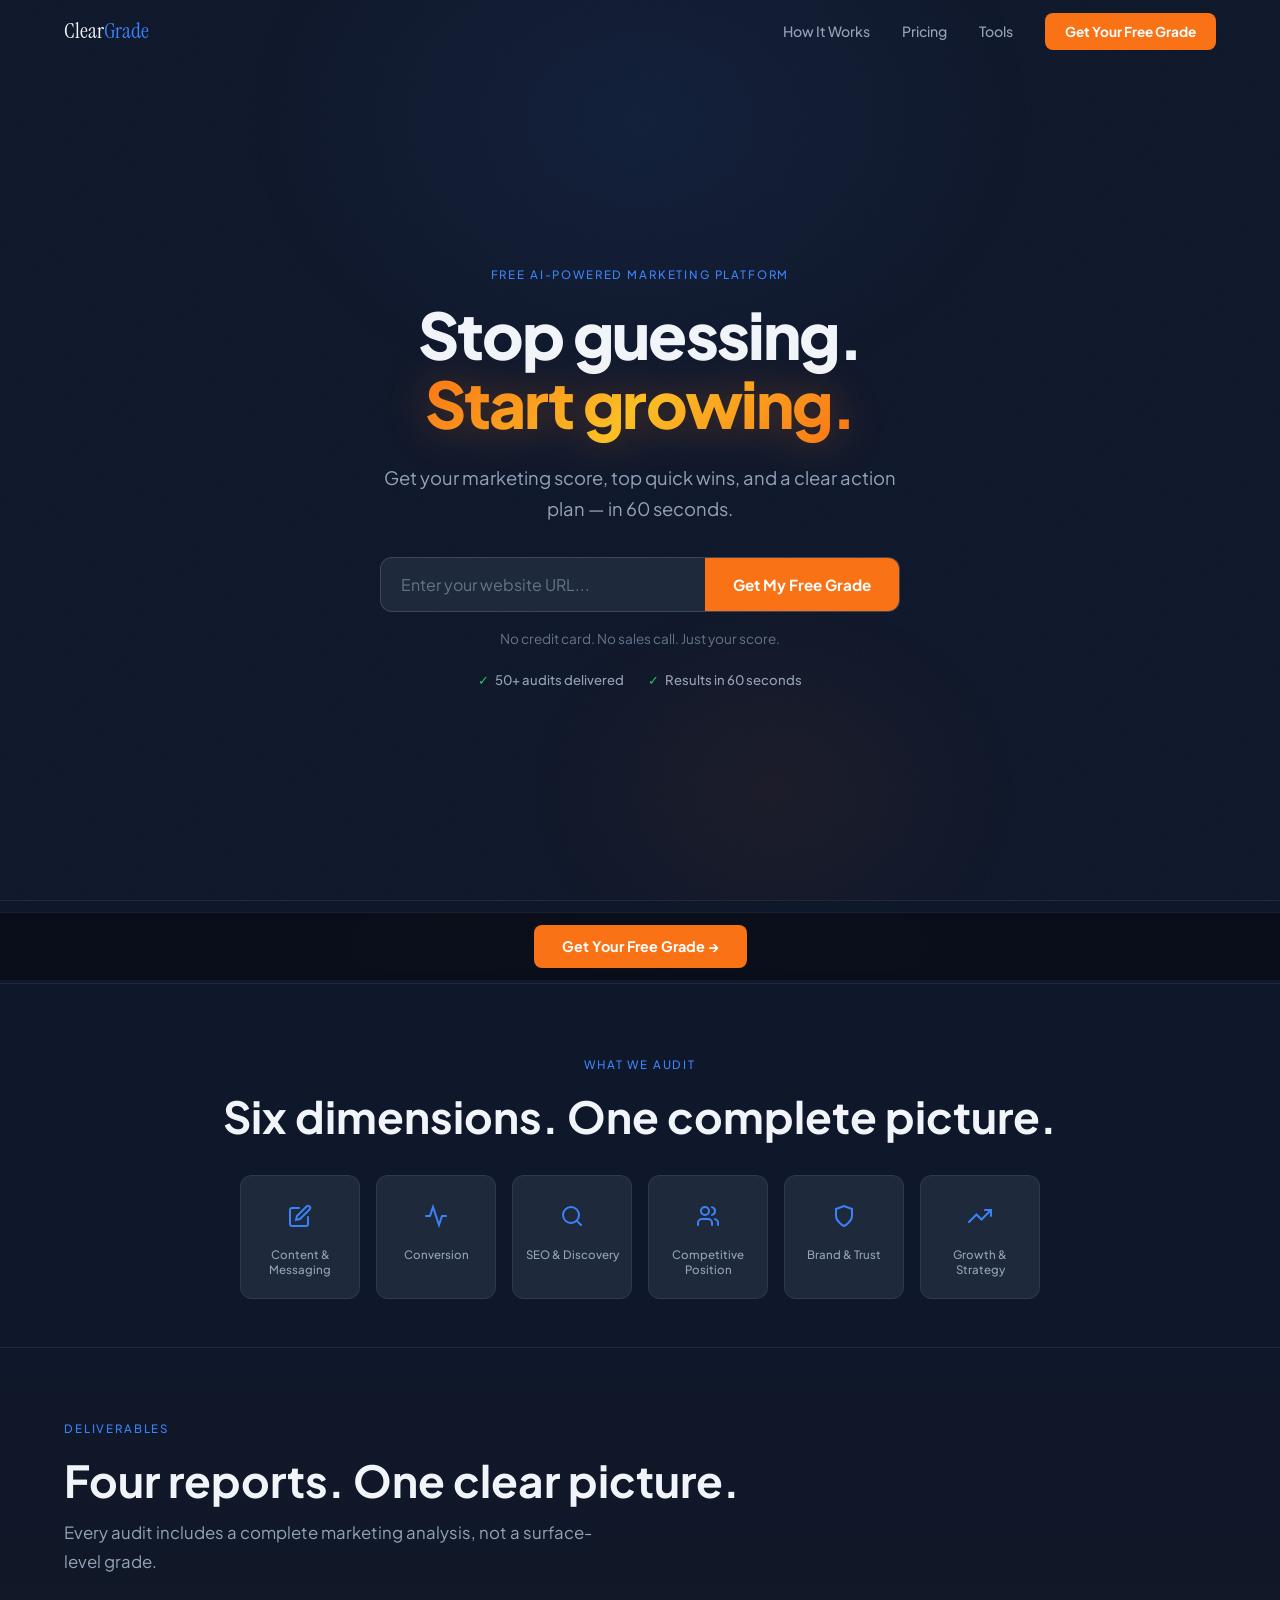
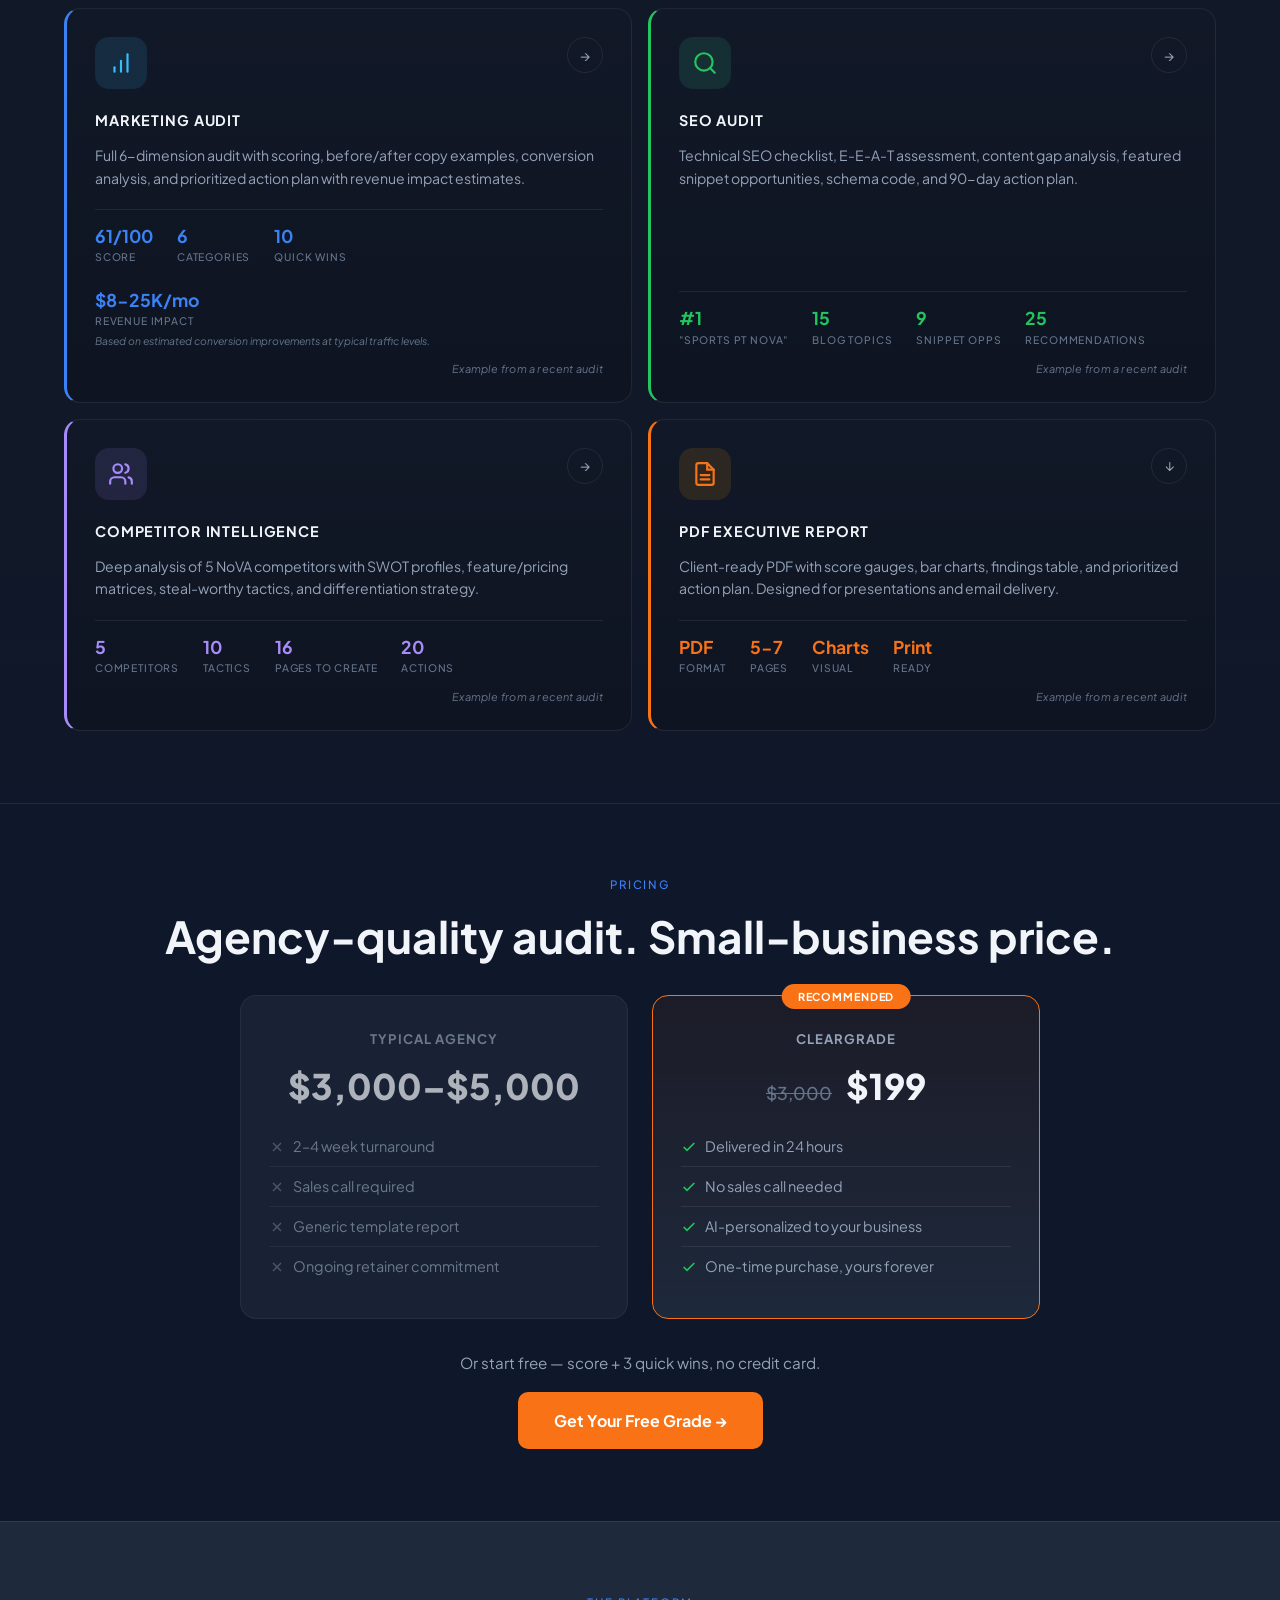
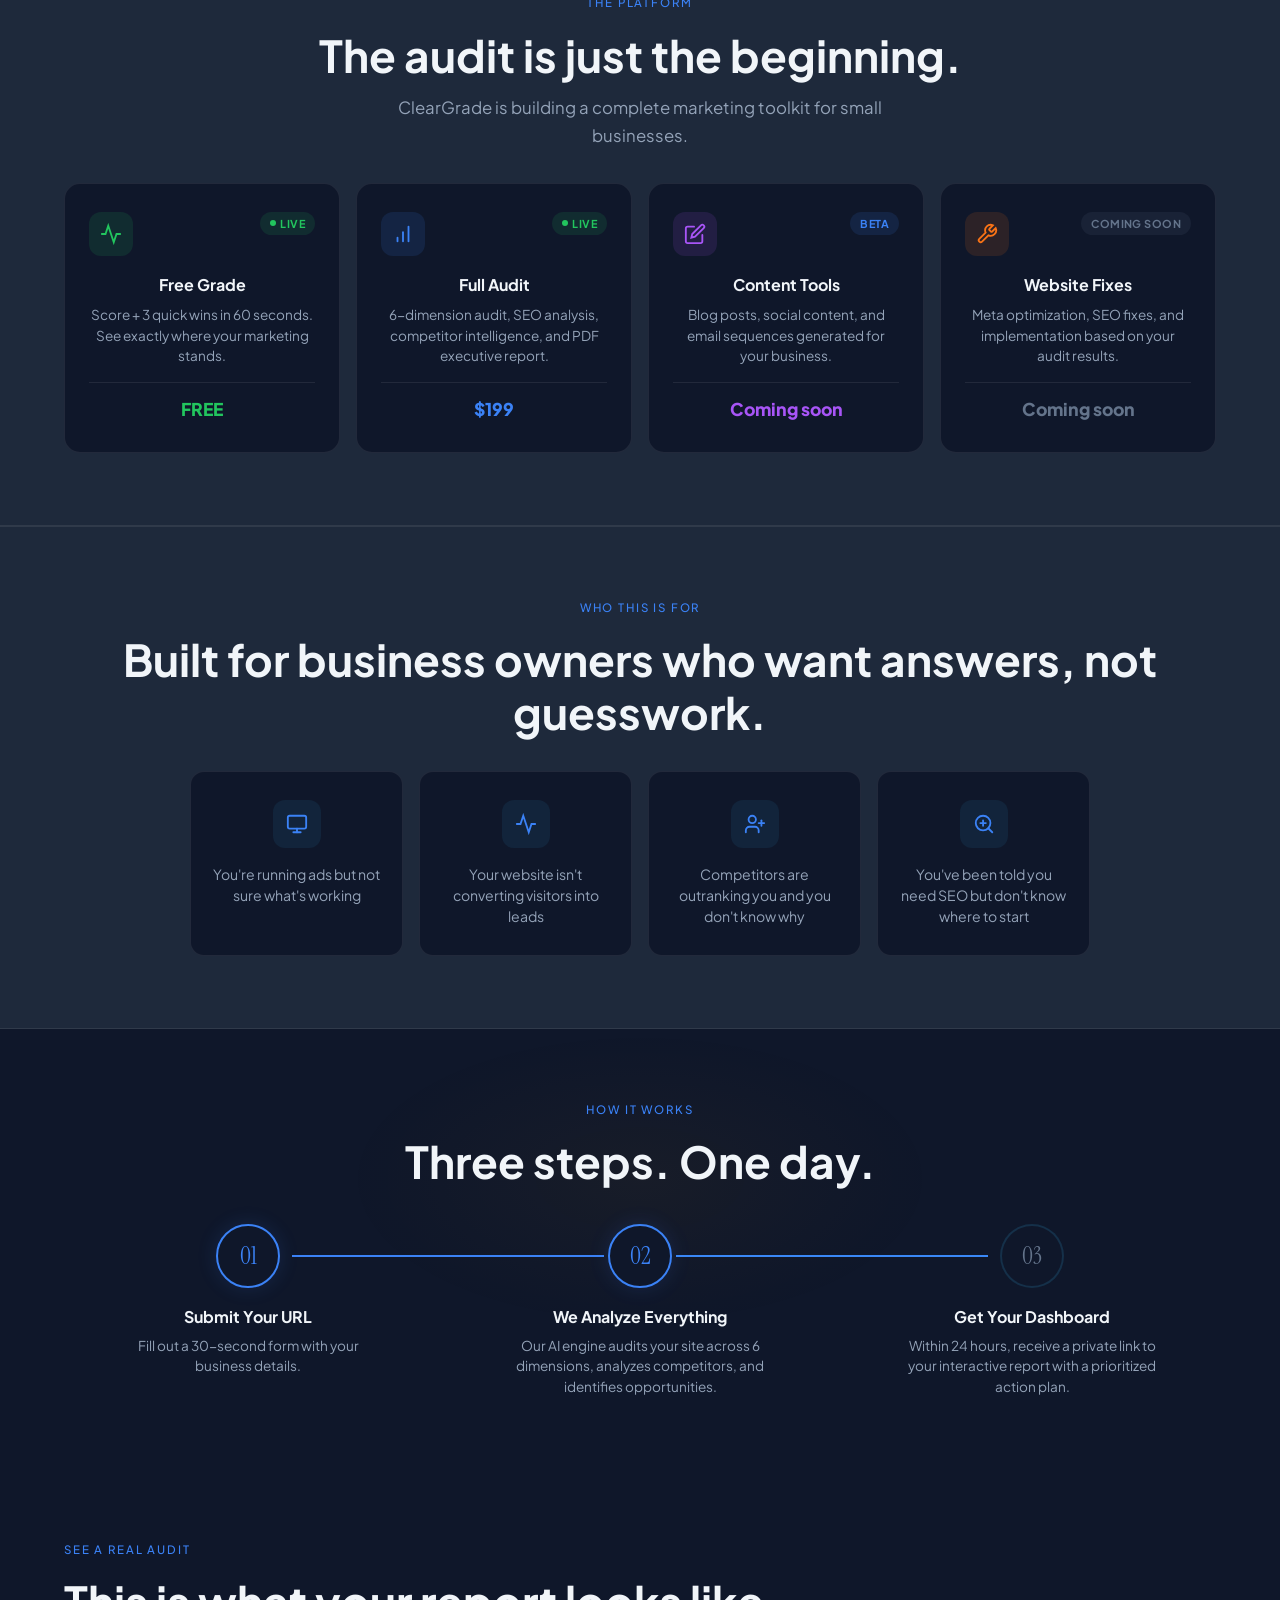
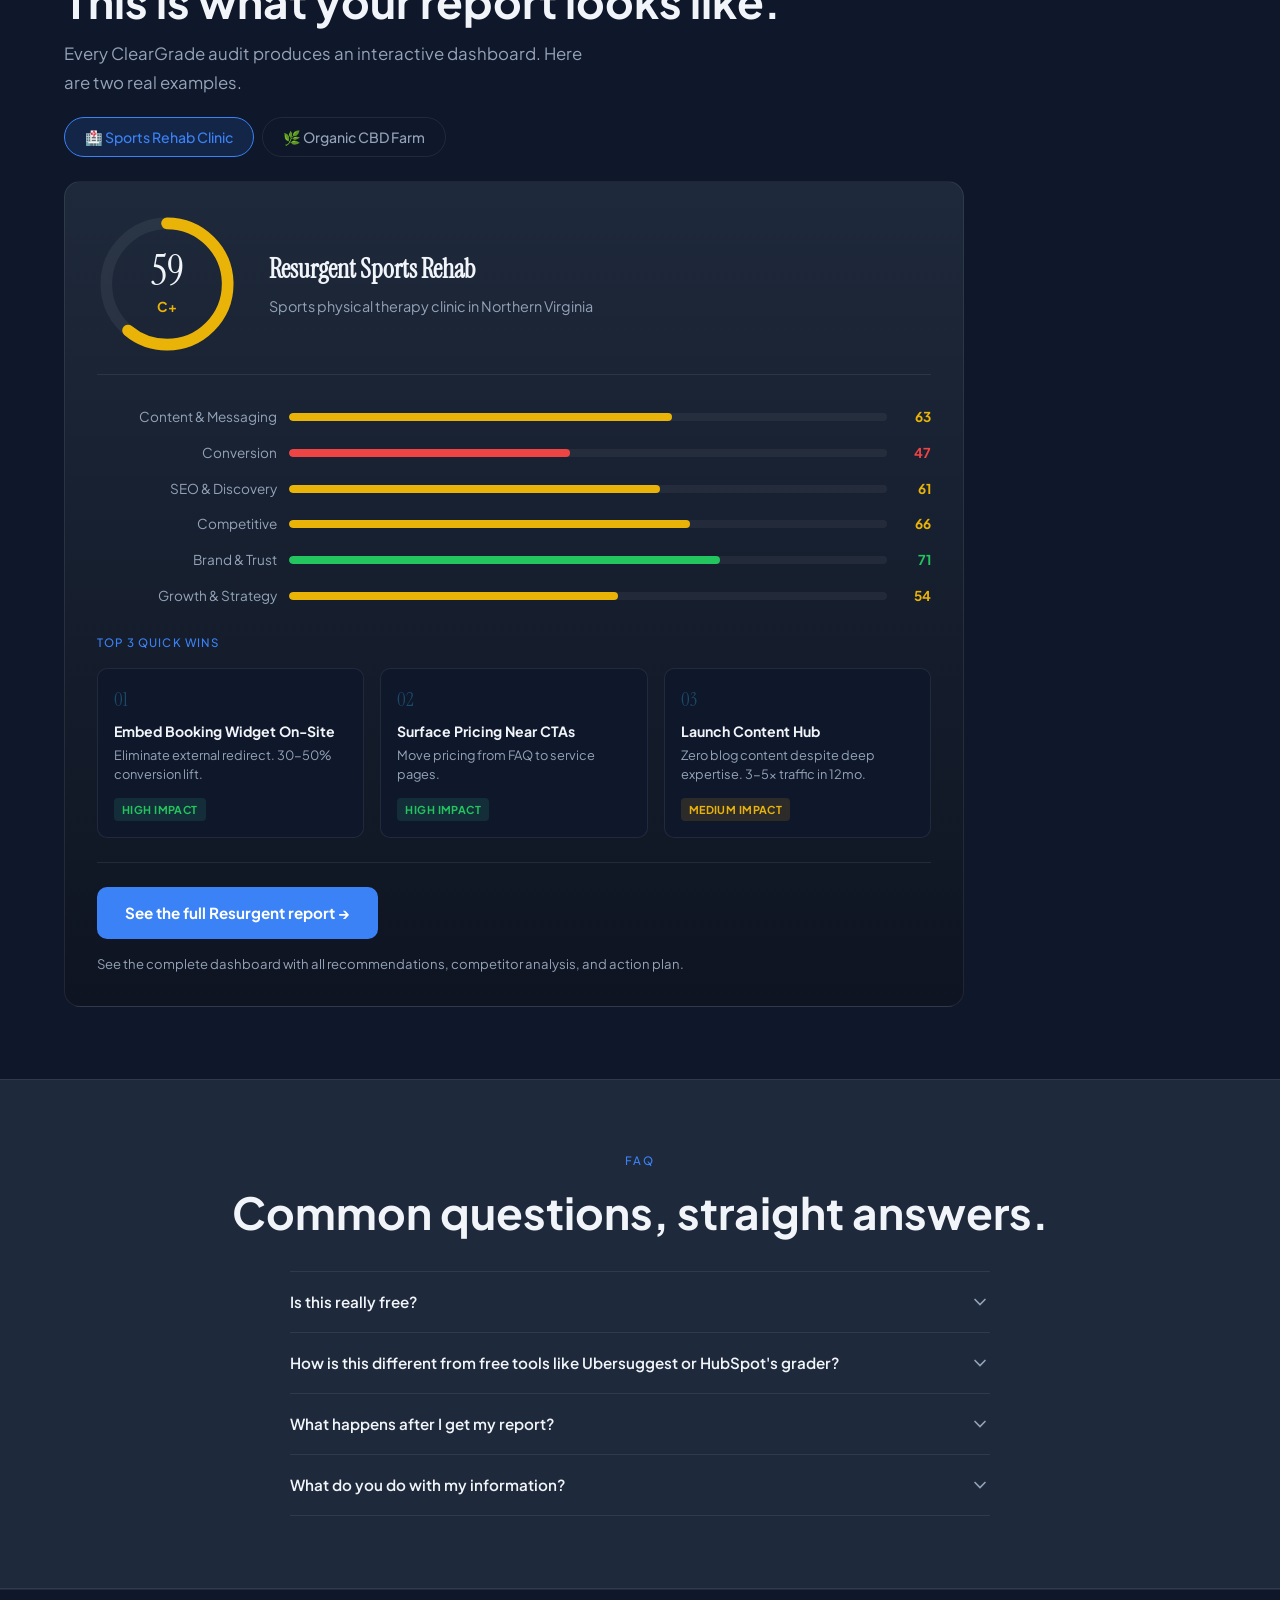
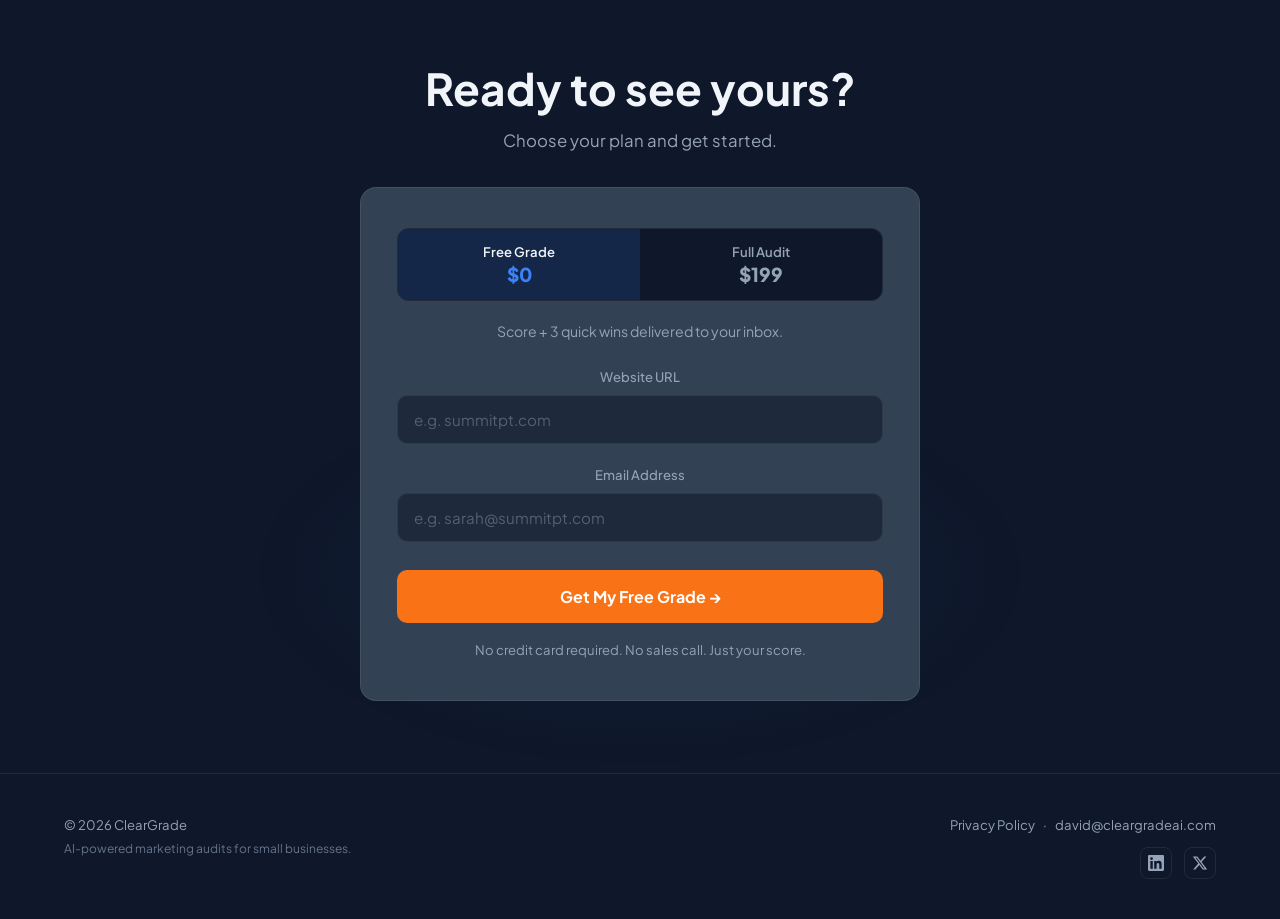
==== commit a783a668: "feat: add favicon, form tier toggle, remove old hero assets - Add CG favicon (SVG + PNG) with navy b" ====
--- a/docs/index.html
+++ b/docs/index.html
@@ -18,7 +18,8 @@
   <meta name="twitter:title" content="ClearGrade — Free AI-Powered Marketing Audit">
   <meta name="twitter:description" content="Find out what's working, what's broken, and what to fix first. Get a comprehensive marketing audit with scoring, competitor analysis, and a prioritized action plan — delivered in 24 hours.">
 
-  <link rel="icon" href="/favicon.ico" type="image/x-icon"> <!-- TODO: Add actual favicon file -->
+  <link rel="icon" href="/favicon.svg" type="image/svg+xml">
+  <link rel="icon" href="/favicon.png" type="image/png" sizes="32x32">
   <link rel="stylesheet" href="css/styles.css">
 </head>
 <body>
@@ -439,20 +440,33 @@
   <section class="form-sect" id="form-section">
     <div class="container" style="text-align:center;">
       <h2 class="sh anim" style="font-family:var(--sans);font-weight:700;font-style:normal;">Ready to see yours?</h2>
-      <p class="sd anim" style="margin:0 auto;">Takes 30 seconds. You'll have your report within 24 hours.</p>
+      <p class="sd anim" style="margin:0 auto;">Choose your plan and get started.</p>
       <div class="form-wrap anim">
-        <div class="form-card">
+        <div class="form-card" id="form-card" data-tier="free">
+          <!-- Tier toggle -->
+          <div class="tier-toggle">
+            <button class="tier-btn active" data-tier="free" type="button">
+              <span class="tier-label">Free Grade</span>
+              <span class="tier-price">$0</span>
+            </button>
+            <button class="tier-btn" data-tier="paid" type="button">
+              <span class="tier-label">Full Audit</span>
+              <span class="tier-price">$199</span>
+            </button>
+          </div>
+          <p class="tier-desc" id="tier-desc">Score + 3 quick wins delivered to your inbox.</p>
           <form id="audit-form" novalidate>
-            <div class="fg"><label for="business_name">Business Name</label><input type="text" id="business_name" name="business_name" placeholder="e.g. Summit Physical Therapy" required><div class="f-err"></div></div>
             <div class="fg"><label for="website_url">Website URL</label><input type="url" id="website_url" name="website_url" placeholder="e.g. summitpt.com" required><div class="f-err"></div></div>
-            <div class="fg"><label for="industry">Industry / Niche</label><input type="text" id="industry" name="industry" placeholder="e.g. Physical Therapy, Dental, Plumbing" required><div class="f-err"></div></div>
-            <div class="fg"><label for="contact_name">Your Name</label><input type="text" id="contact_name" name="contact_name" placeholder="e.g. Sarah Mitchell" required><div class="f-err"></div></div>
             <div class="fg"><label for="email">Email Address</label><input type="email" id="email" name="email" placeholder="e.g. sarah@summitpt.com" required><div class="f-err"></div></div>
+            <div class="fg paid-only"><label for="business_name">Business Name</label><input type="text" id="business_name" name="business_name" placeholder="e.g. Summit Physical Therapy"><div class="f-err"></div></div>
+            <div class="fg paid-only"><label for="industry">Industry / Niche</label><input type="text" id="industry" name="industry" placeholder="e.g. Physical Therapy, Dental, Plumbing"><div class="f-err"></div></div>
+            <div class="fg paid-only"><label for="contact_name">Your Name</label><input type="text" id="contact_name" name="contact_name" placeholder="e.g. Sarah Mitchell"><div class="f-err"></div></div>
             <!-- Honeypot — hidden from users, visible to bots -->
             <div class="honey" aria-hidden="true"><input type="text" name="company_url" tabindex="-1" autocomplete="off"></div>
-            <button type="submit" class="f-btn">Run My Audit &rarr;</button>
+            <input type="hidden" name="tier" id="tier-input" value="free">
+            <button type="submit" class="f-btn" id="f-btn">Get My Free Grade &rarr;</button>
           </form>
-          <p class="f-note">No credit card required. No sales call. Just your report.</p>
+          <p class="f-note" id="f-note">No credit card required. No sales call. Just your score.</p>
           <div class="f-ok">
             <div class="f-ok-check"><svg width="24" height="24" viewBox="0 0 24 24" fill="none" stroke="#34d399" stroke-width="2.5" stroke-linecap="round"><polyline points="20 6 9 17 4 12"/></svg></div>
             <h3>You're in!</h3>
--- a/docs/css/styles.css
+++ b/docs/css/styles.css
@@ -919,6 +919,38 @@
   background: radial-gradient(ellipse, rgba(56, 189, 248, 0.05) 0%, transparent 70%);
   pointer-events: none;
 }
+/* Tier toggle */
+.tier-toggle {
+  display: grid; grid-template-columns: 1fr 1fr;
+  gap: 0; margin-bottom: 20px;
+  border-radius: 12px; overflow: hidden;
+  border: 1px solid var(--border);
+  background: var(--bg);
+}
+.tier-btn {
+  padding: 14px 16px; border: none;
+  background: transparent; color: var(--text-dim);
+  font-family: var(--sans); cursor: pointer;
+  display: flex; flex-direction: column; align-items: center; gap: 2px;
+  transition: background .2s, color .2s;
+}
+.tier-btn.active {
+  background: var(--accent-glow);
+  color: var(--text);
+}
+.tier-btn:hover:not(.active) { background: rgba(255,255,255,0.03); }
+.tier-label { font-size: .82rem; font-weight: 600; }
+.tier-price { font-size: 1.2rem; font-weight: 800; }
+.tier-btn.active .tier-price { color: var(--accent); }
+.tier-btn[data-tier="paid"].active .tier-price { color: var(--cta); }
+.tier-desc {
+  font-size: .88rem; color: var(--text-dim); margin-bottom: 24px;
+  line-height: 1.5;
+}
+/* Hide paid-only fields when free tier is selected */
+.form-card[data-tier="free"] .paid-only { display: none; }
+.form-card[data-tier="paid"] .paid-only { display: block; }
+
 .form-wrap { max-width: 560px; margin: 32px auto 0; }
 .form-card {
   padding: 40px 36px; border-radius: 16px;
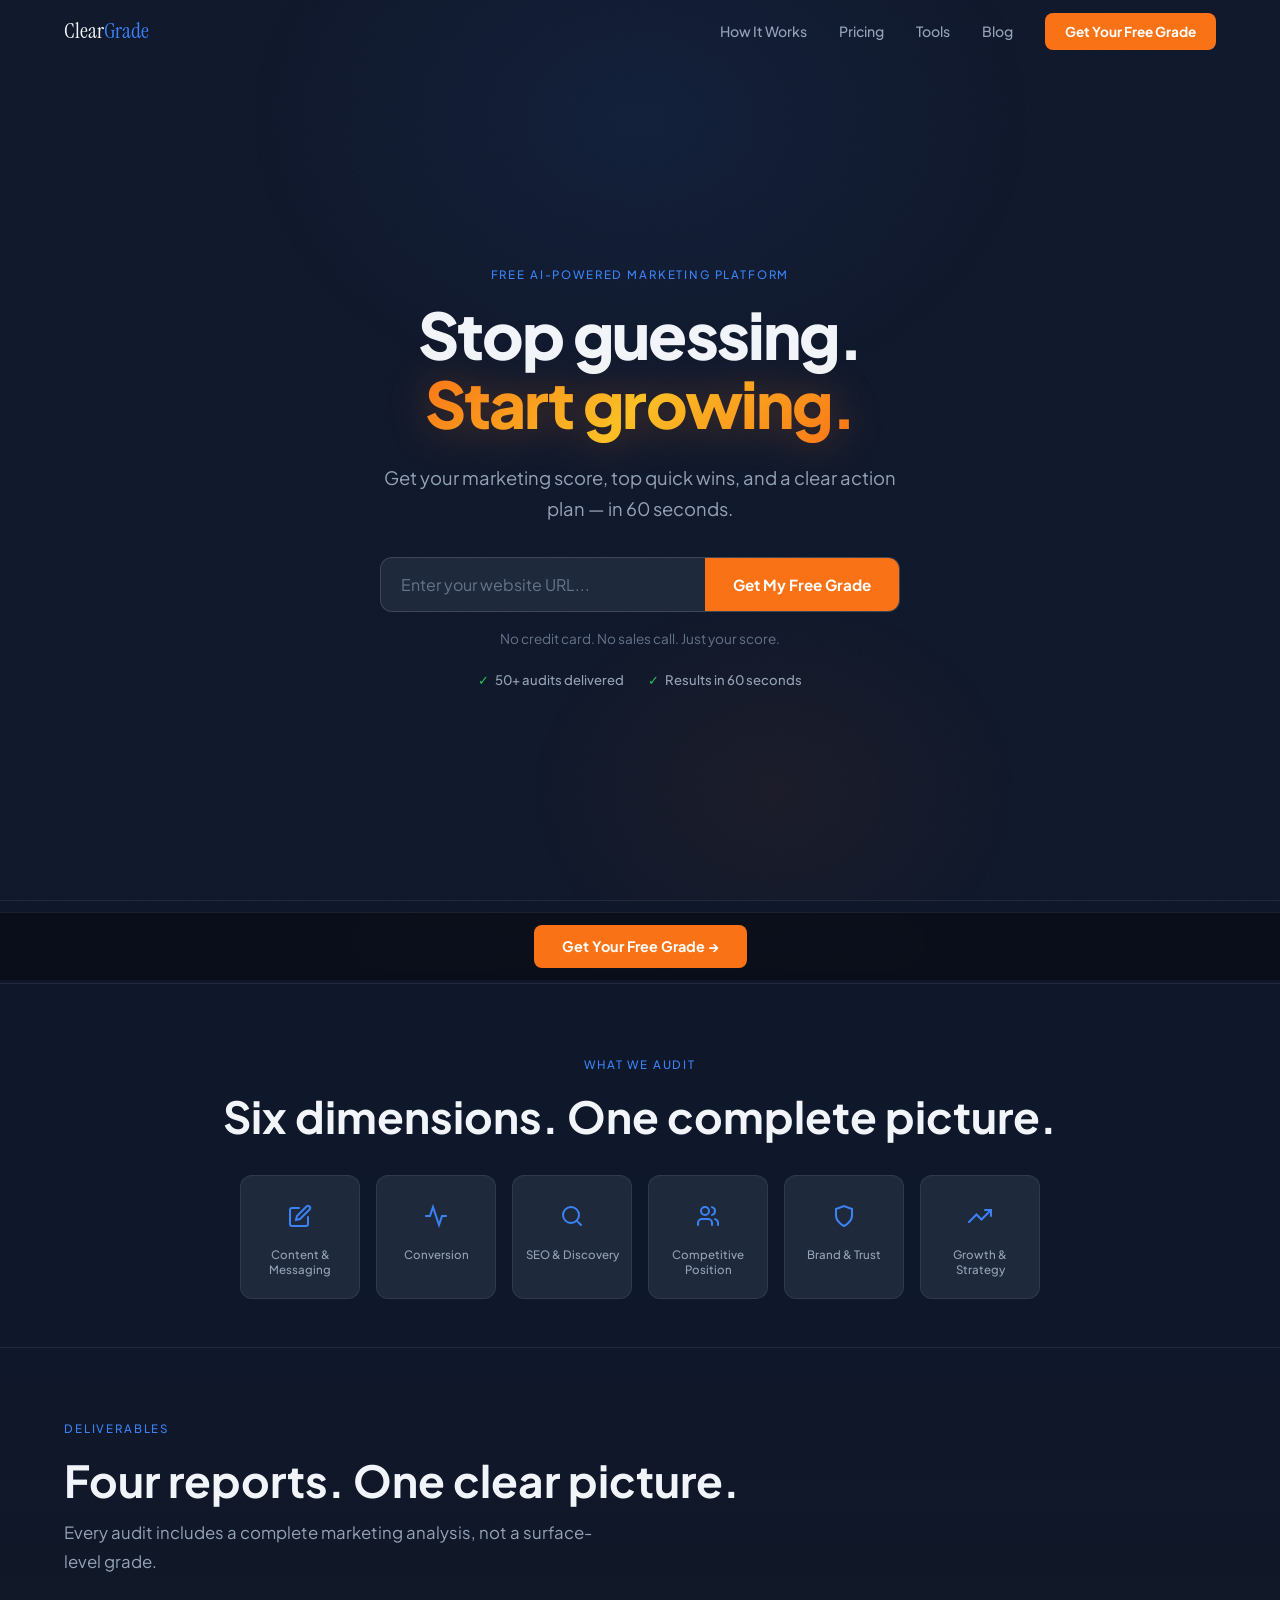
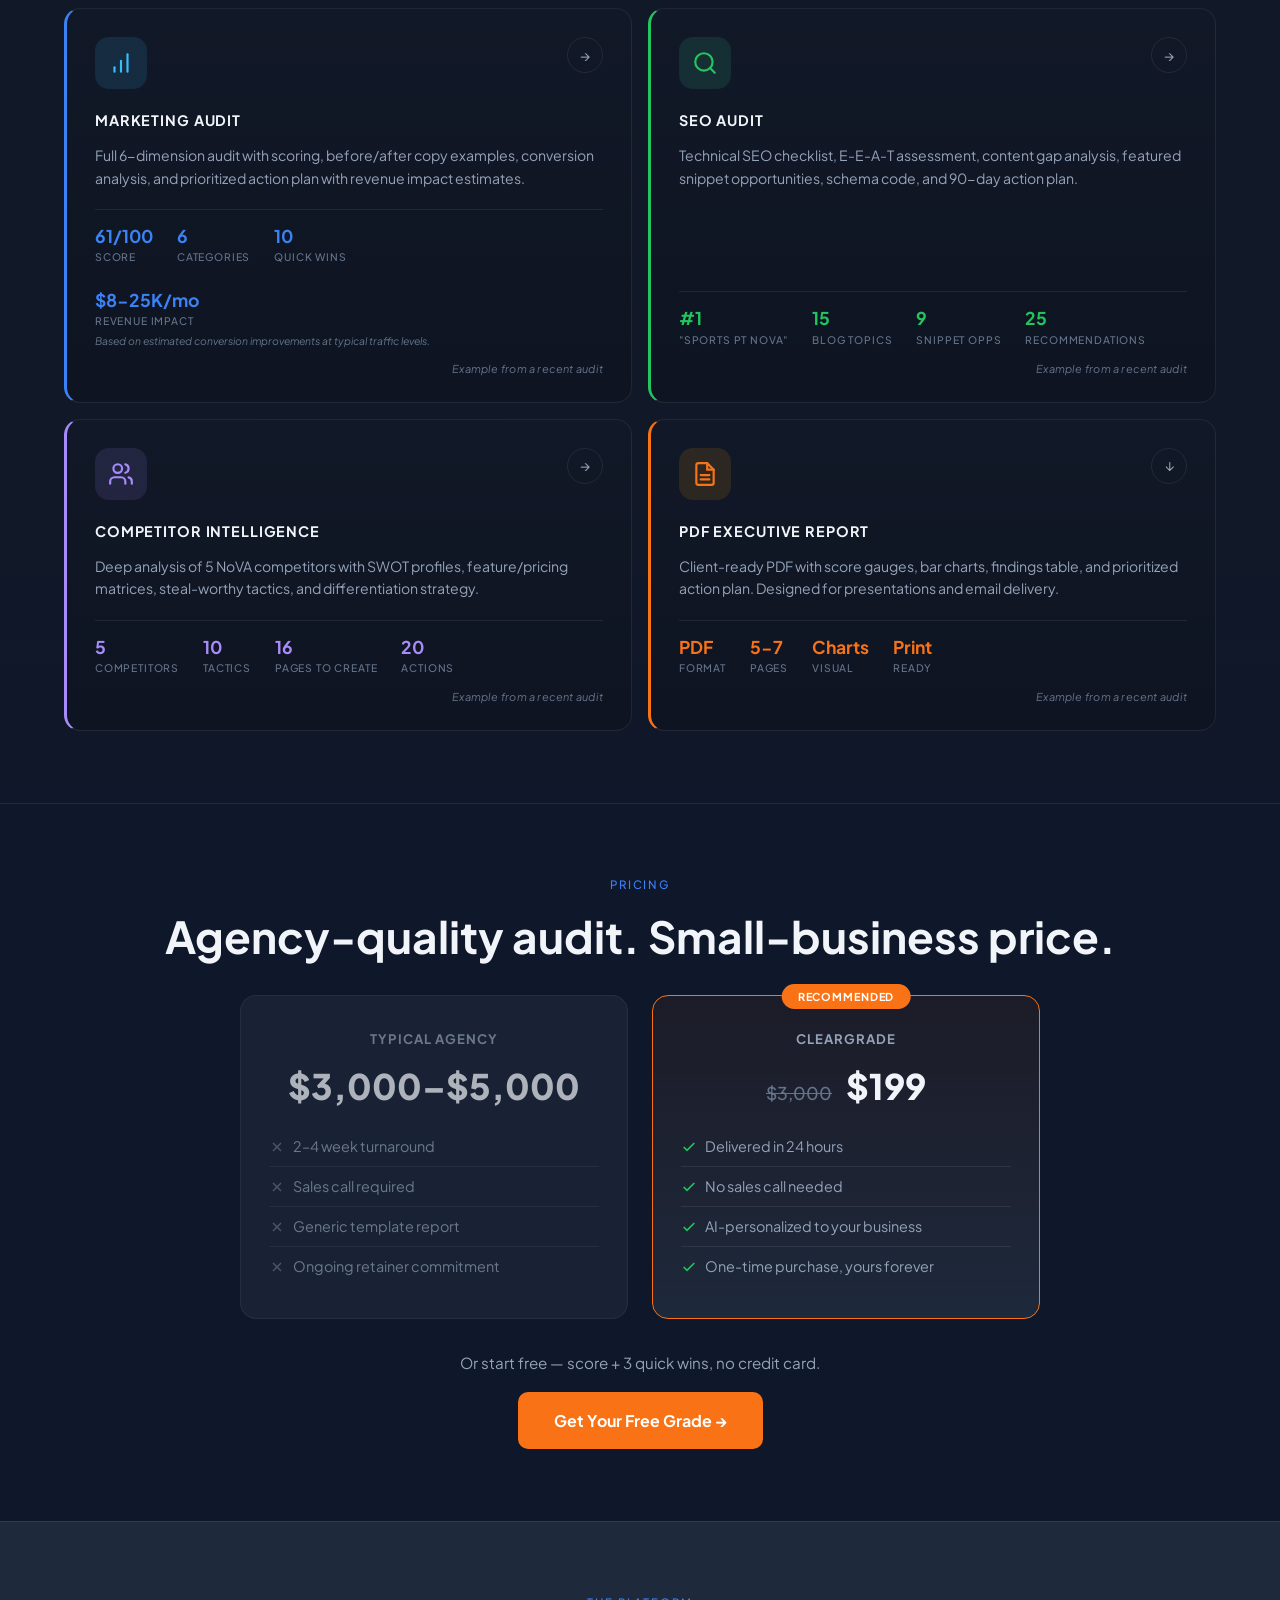
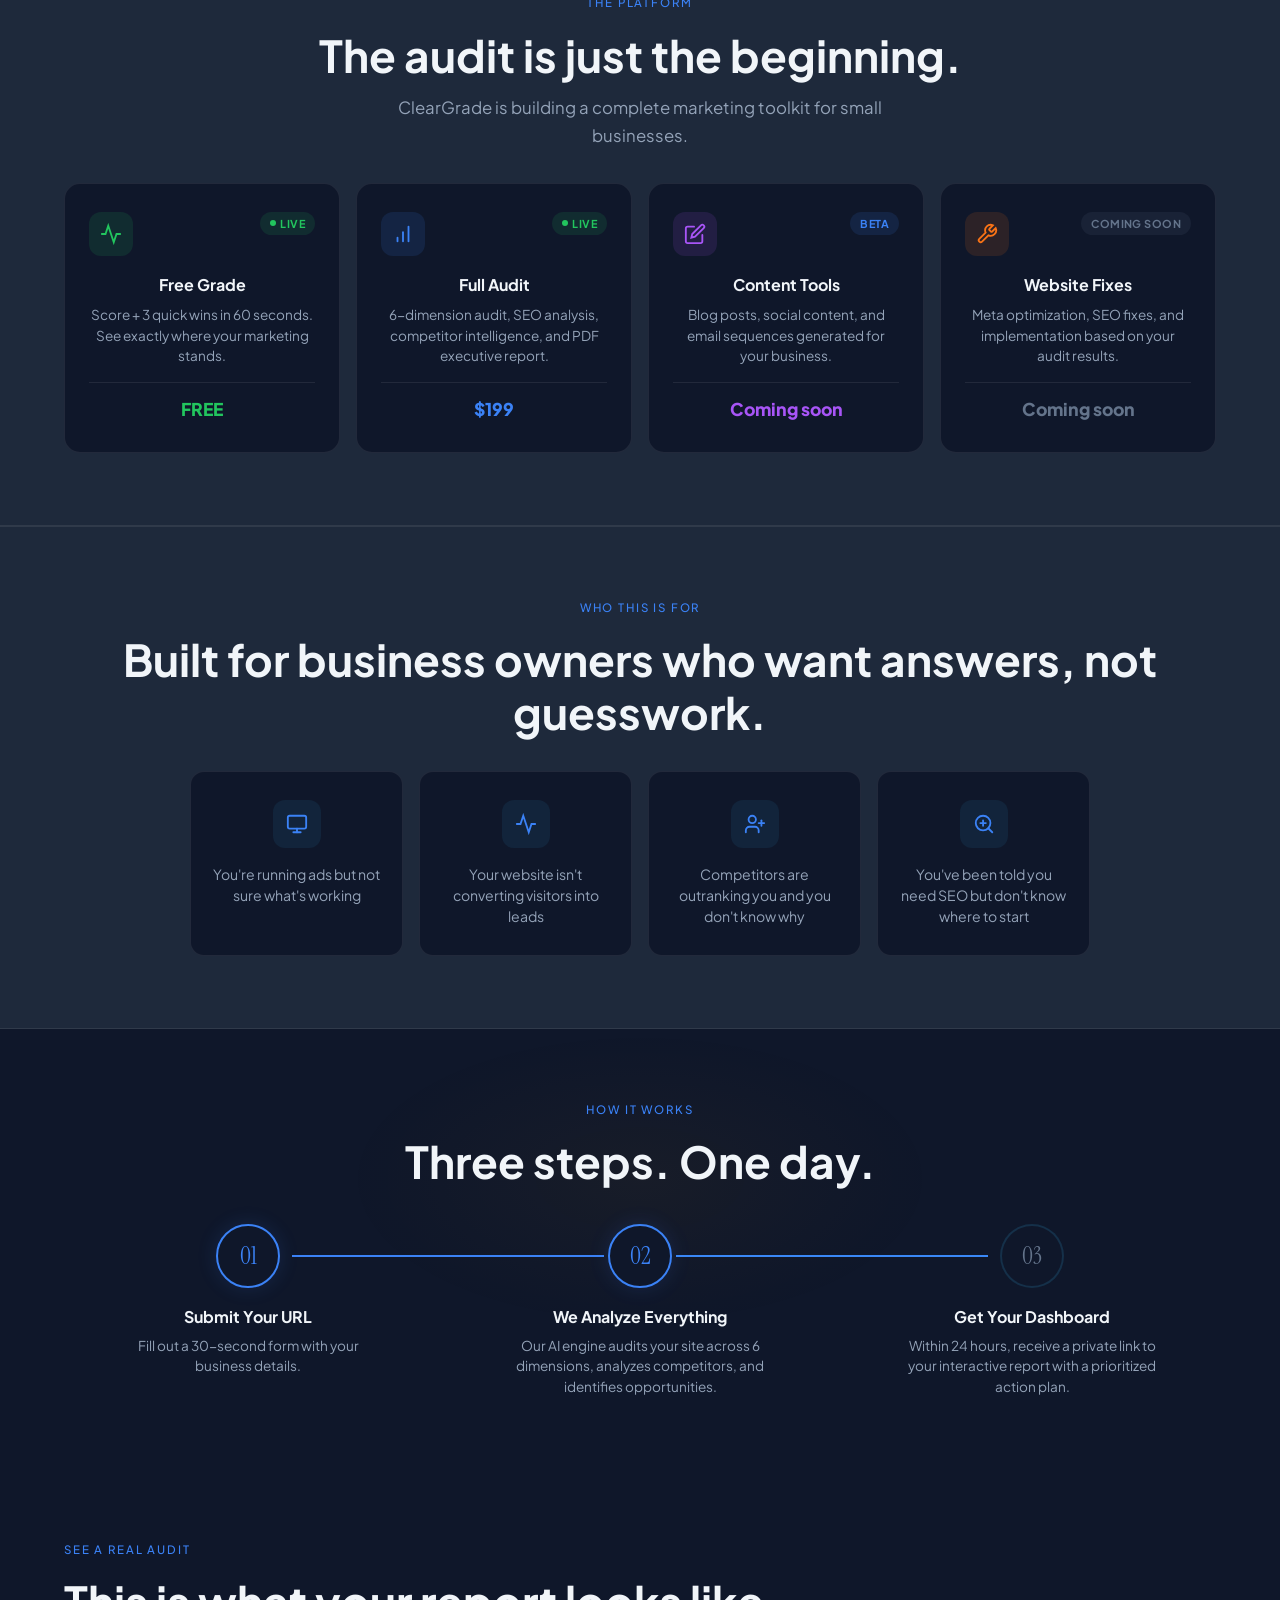
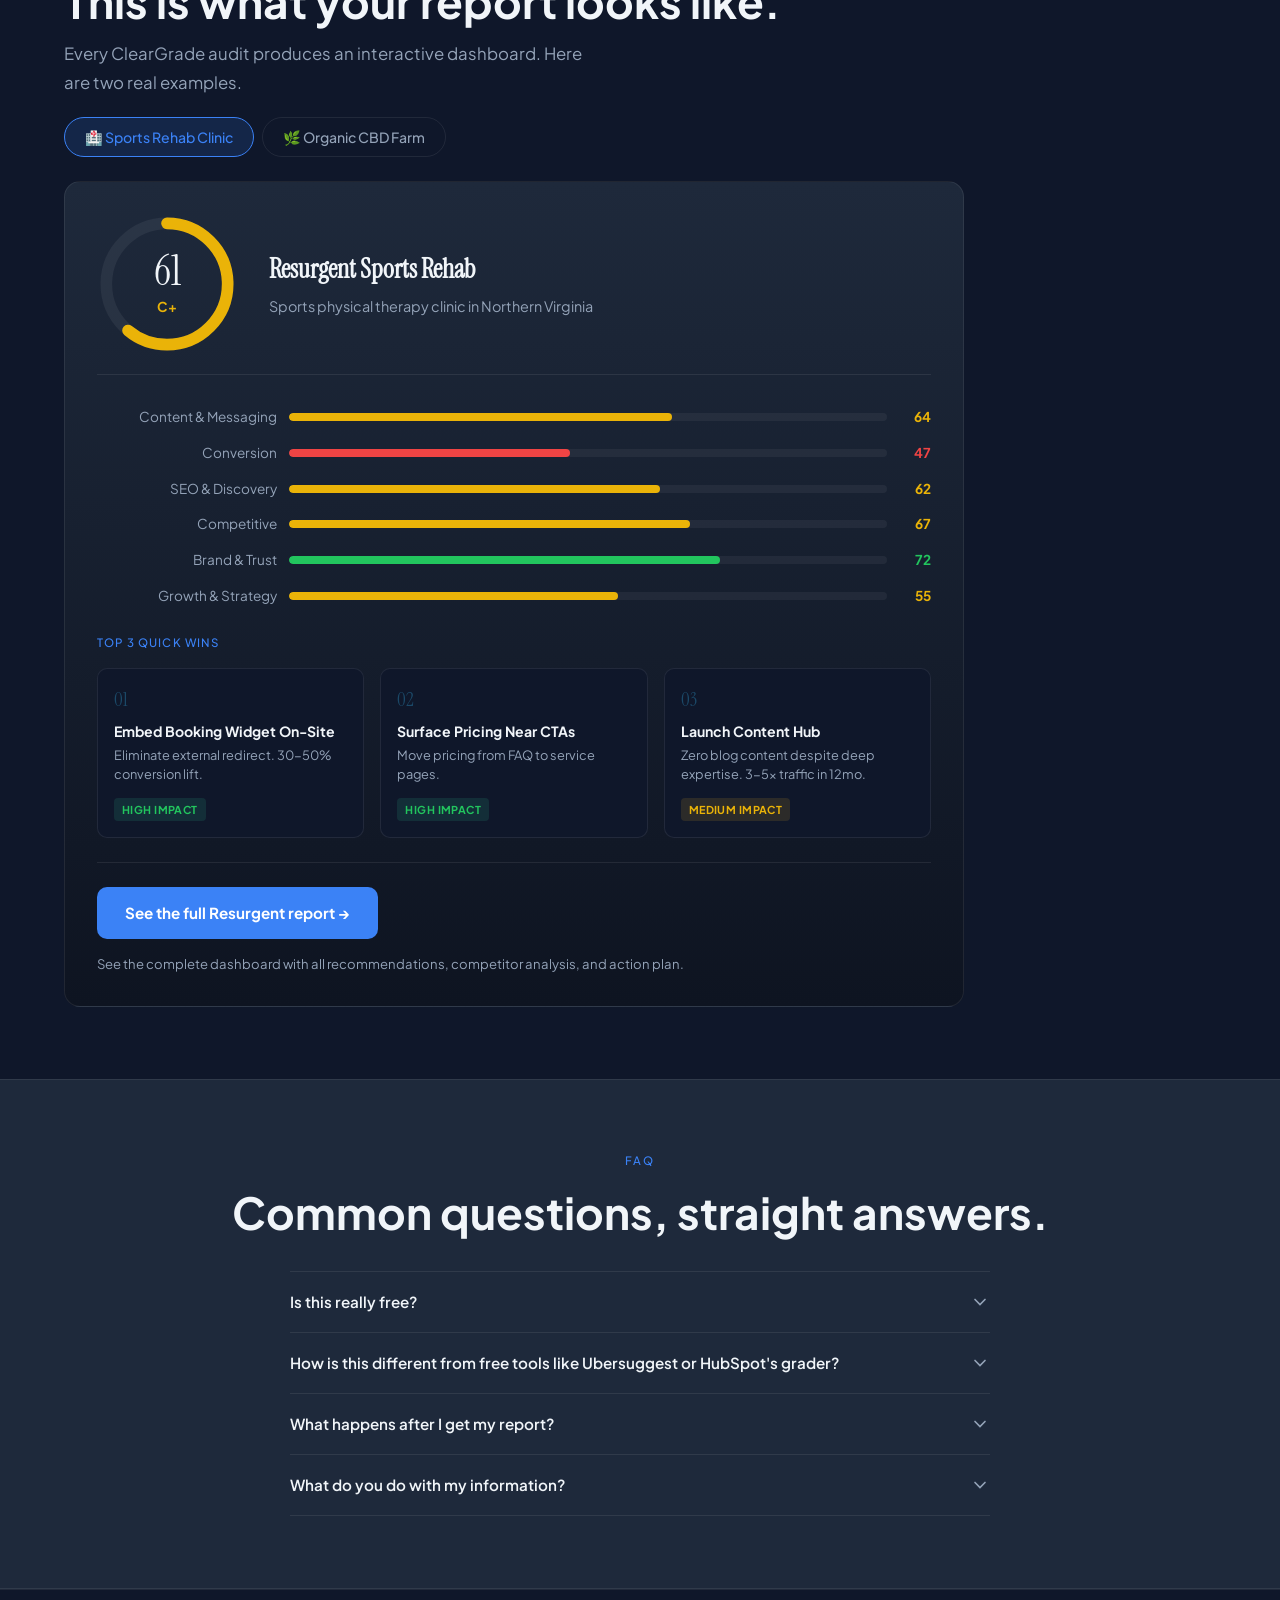
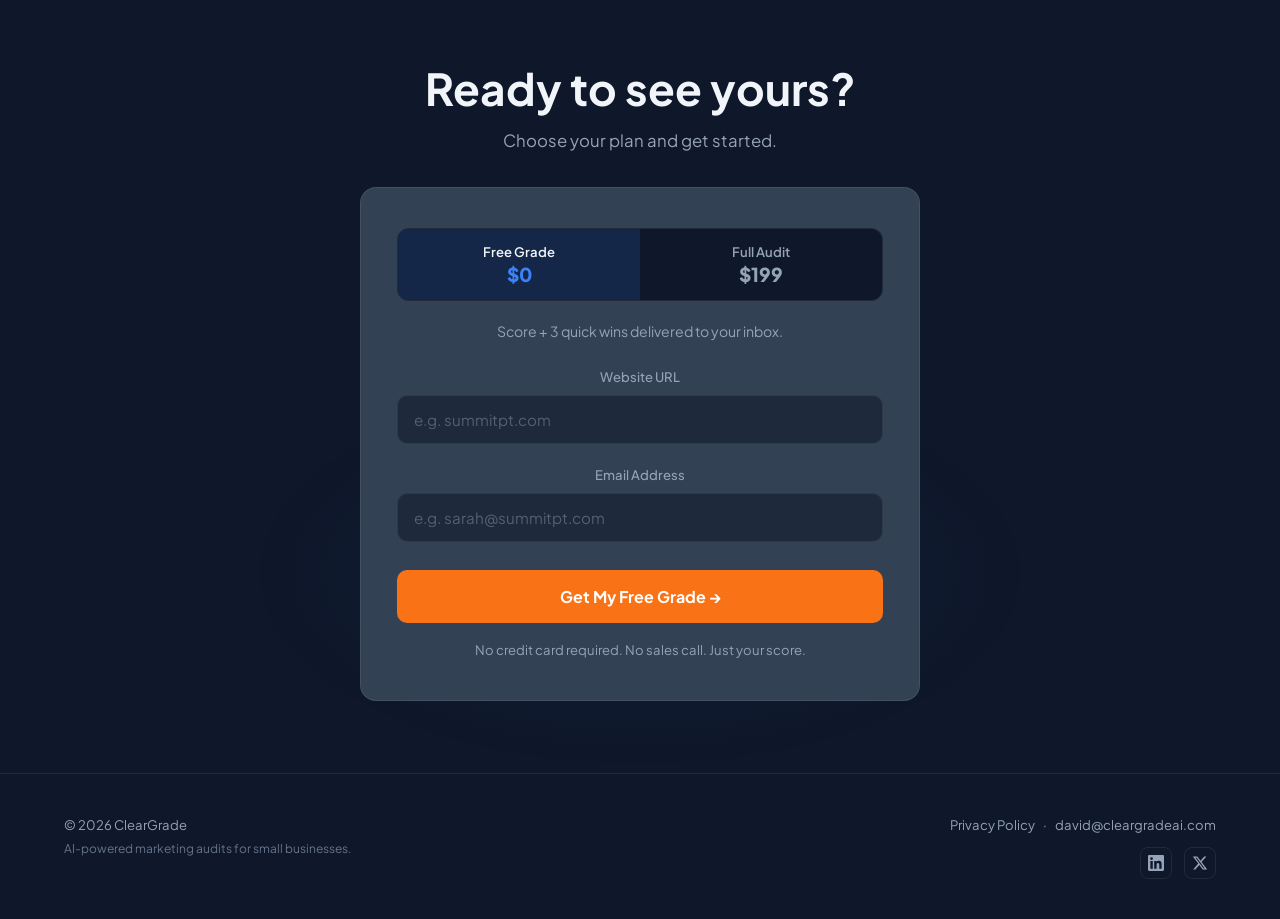
==== commit 4055c46f: "feat: add blog infrastructure with listing page and post template - /blog/ listing page with card gr" ====
--- a/docs/index.html
+++ b/docs/index.html
@@ -32,6 +32,7 @@
         <a href="#how">How It Works</a>
         <a href="#pricing">Pricing</a>
         <a href="#tools">Tools</a>
+        <a href="/blog/">Blog</a>
         <a href="#form-section" class="nav-btn">Get Your Free Grade</a>
       </div>
       <button class="hamburger" aria-label="Menu"><span></span><span></span><span></span></button>
@@ -41,6 +42,7 @@
     <a href="#how">How It Works</a>
     <a href="#pricing">Pricing</a>
     <a href="#tools">Tools</a>
+    <a href="/blog/">Blog</a>
     <a href="#form-section" class="nav-btn">Get Your Free Grade</a>
   </div>
 
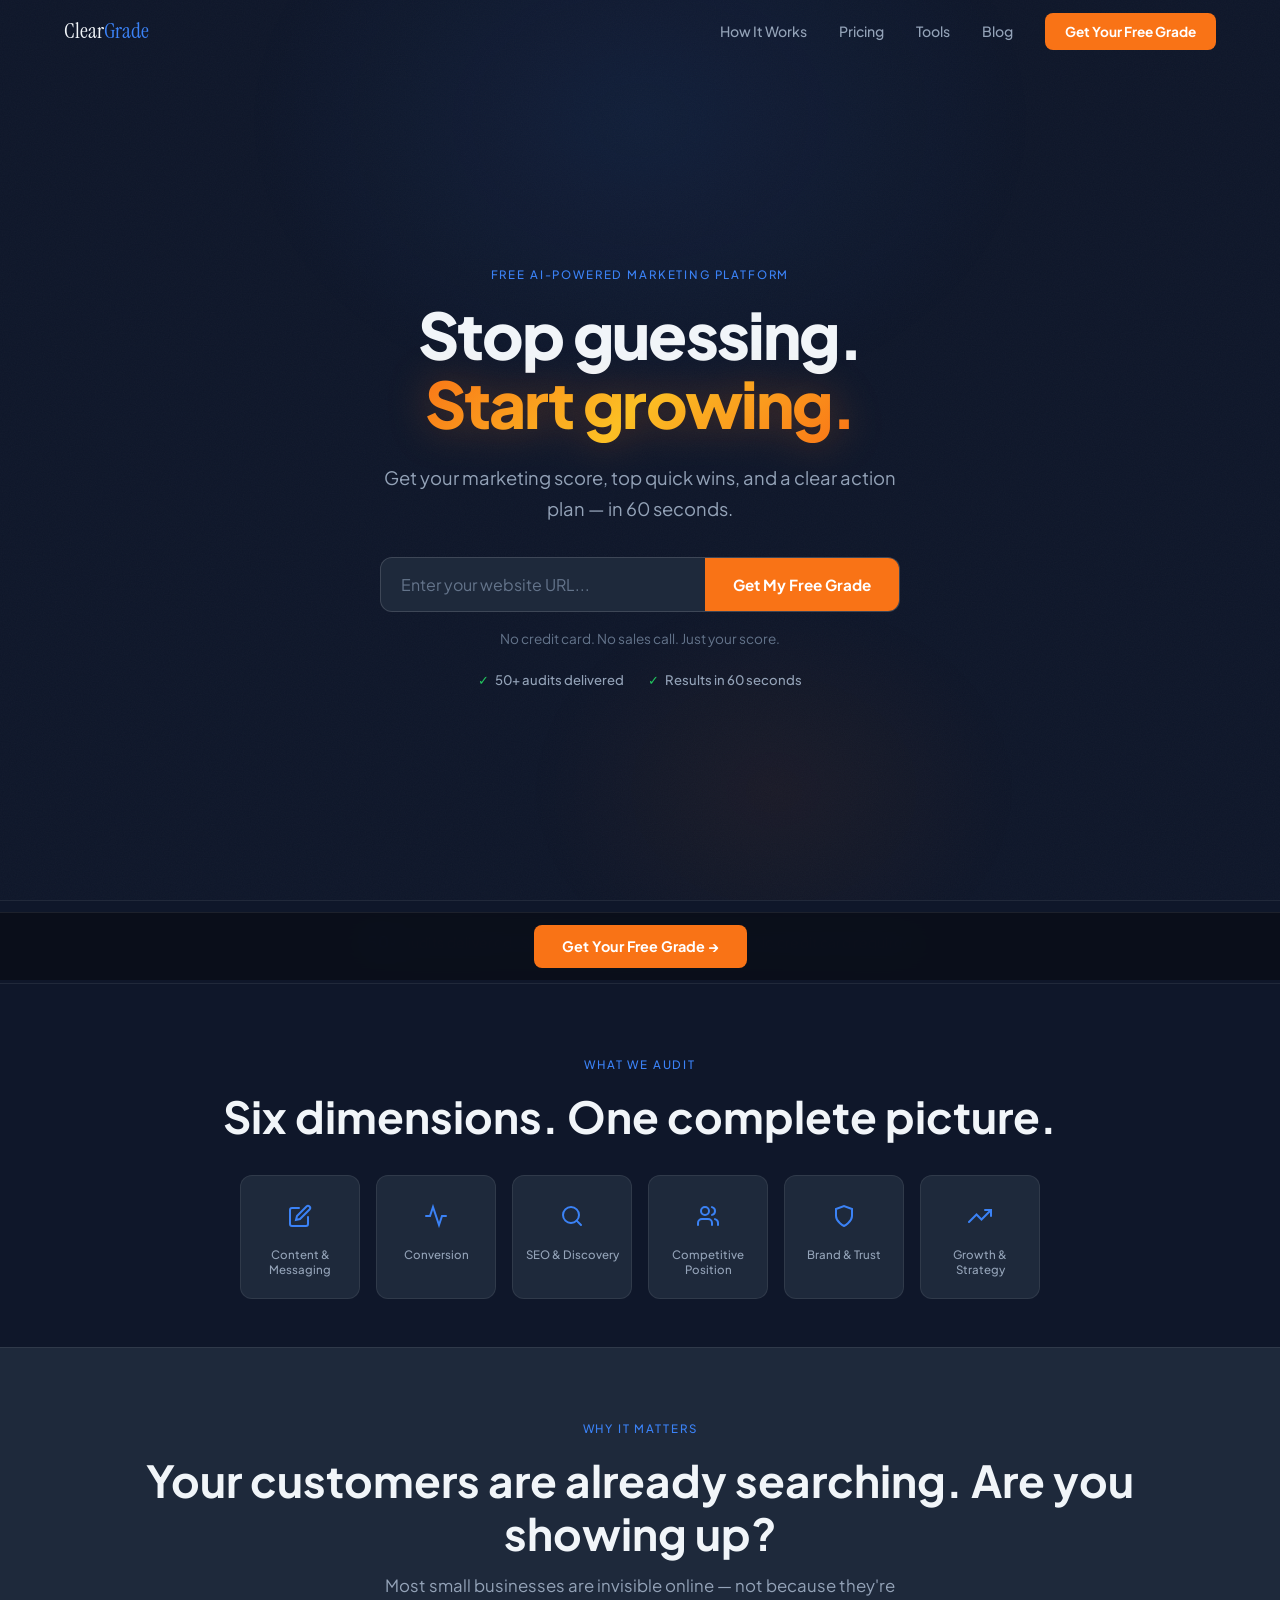
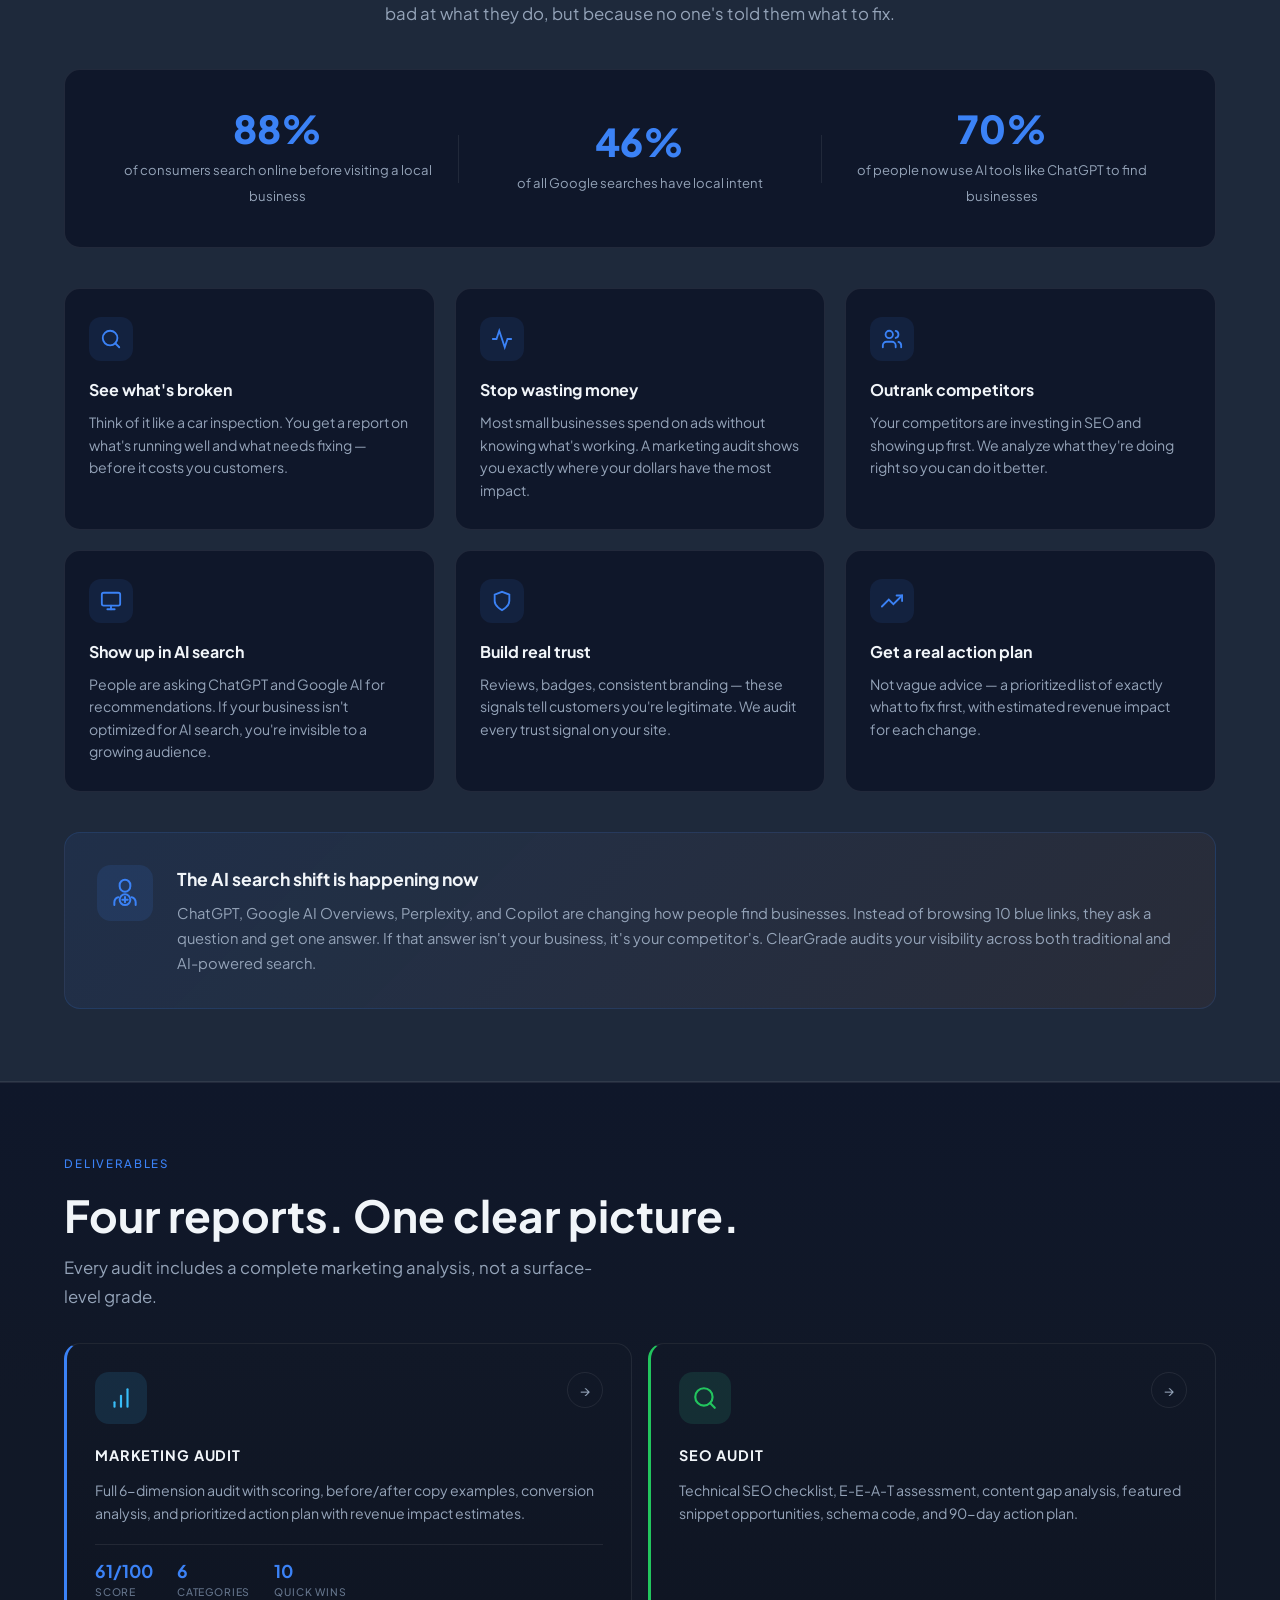
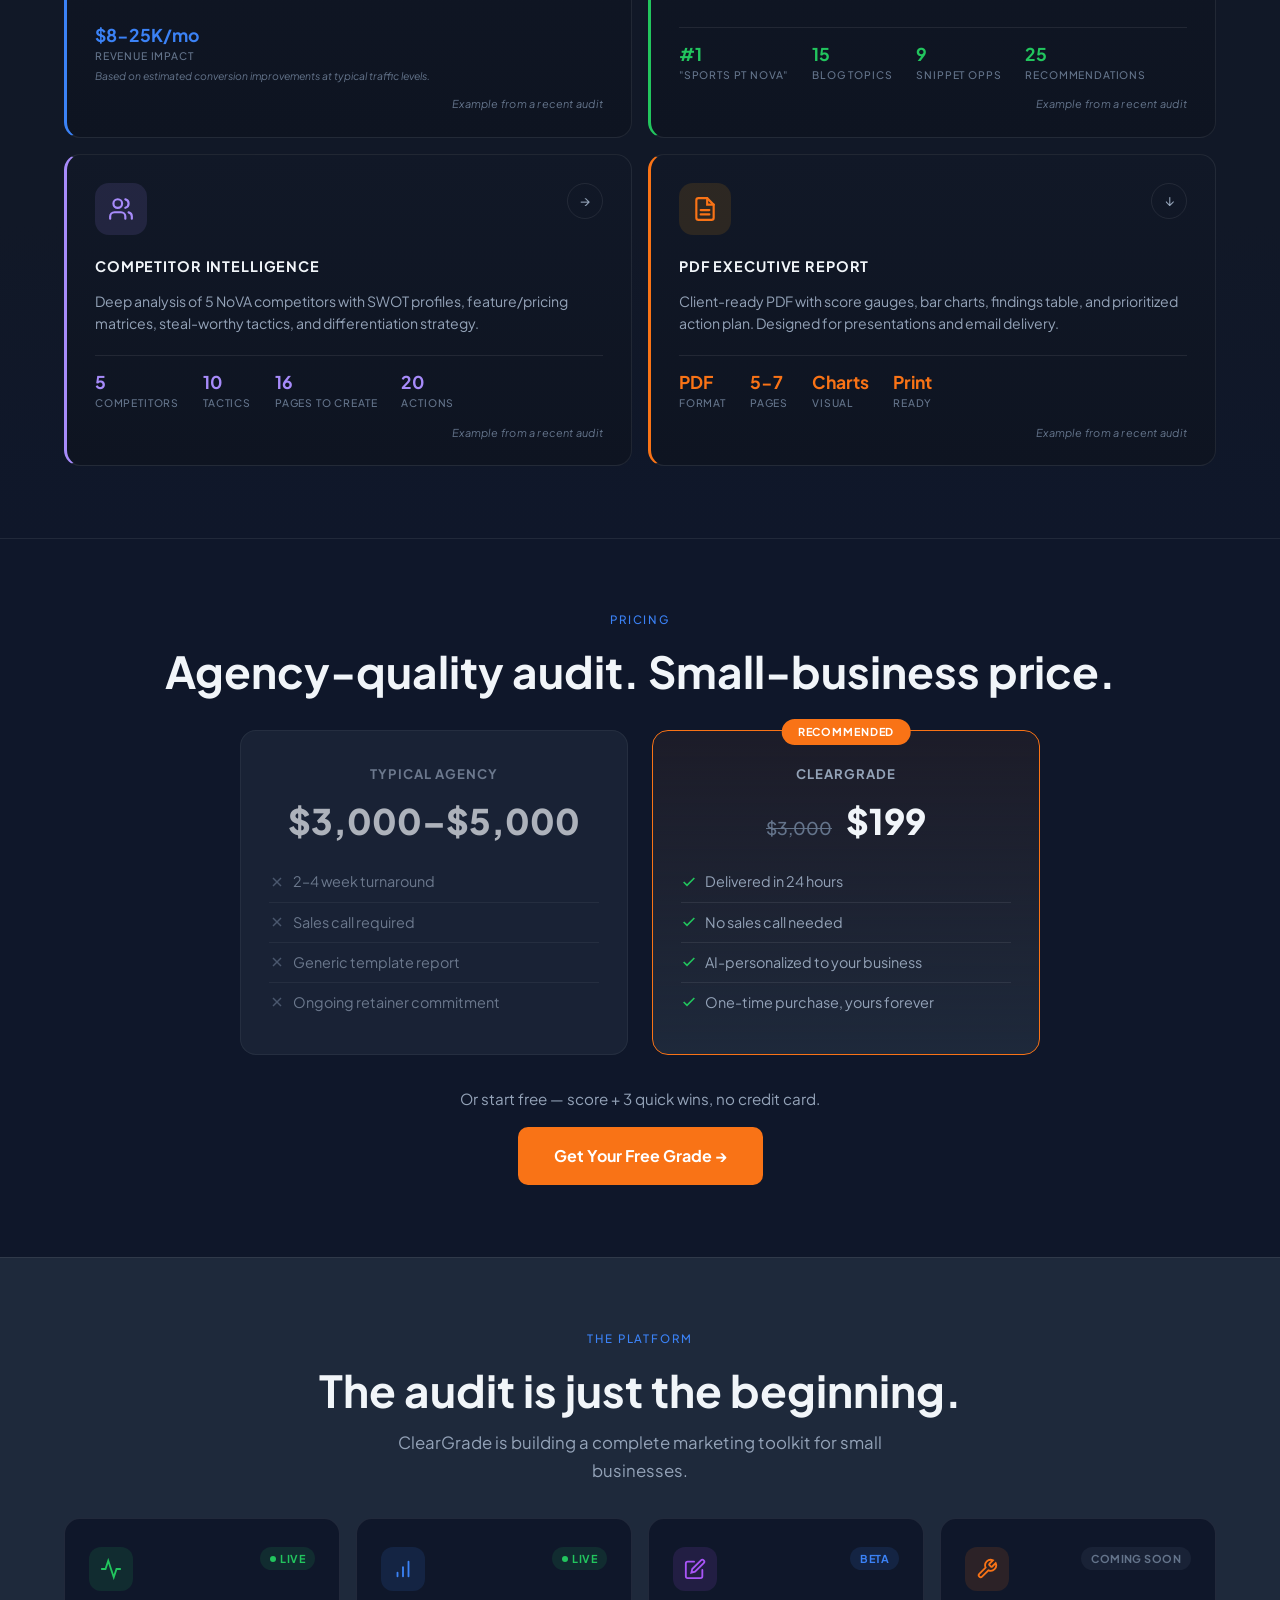
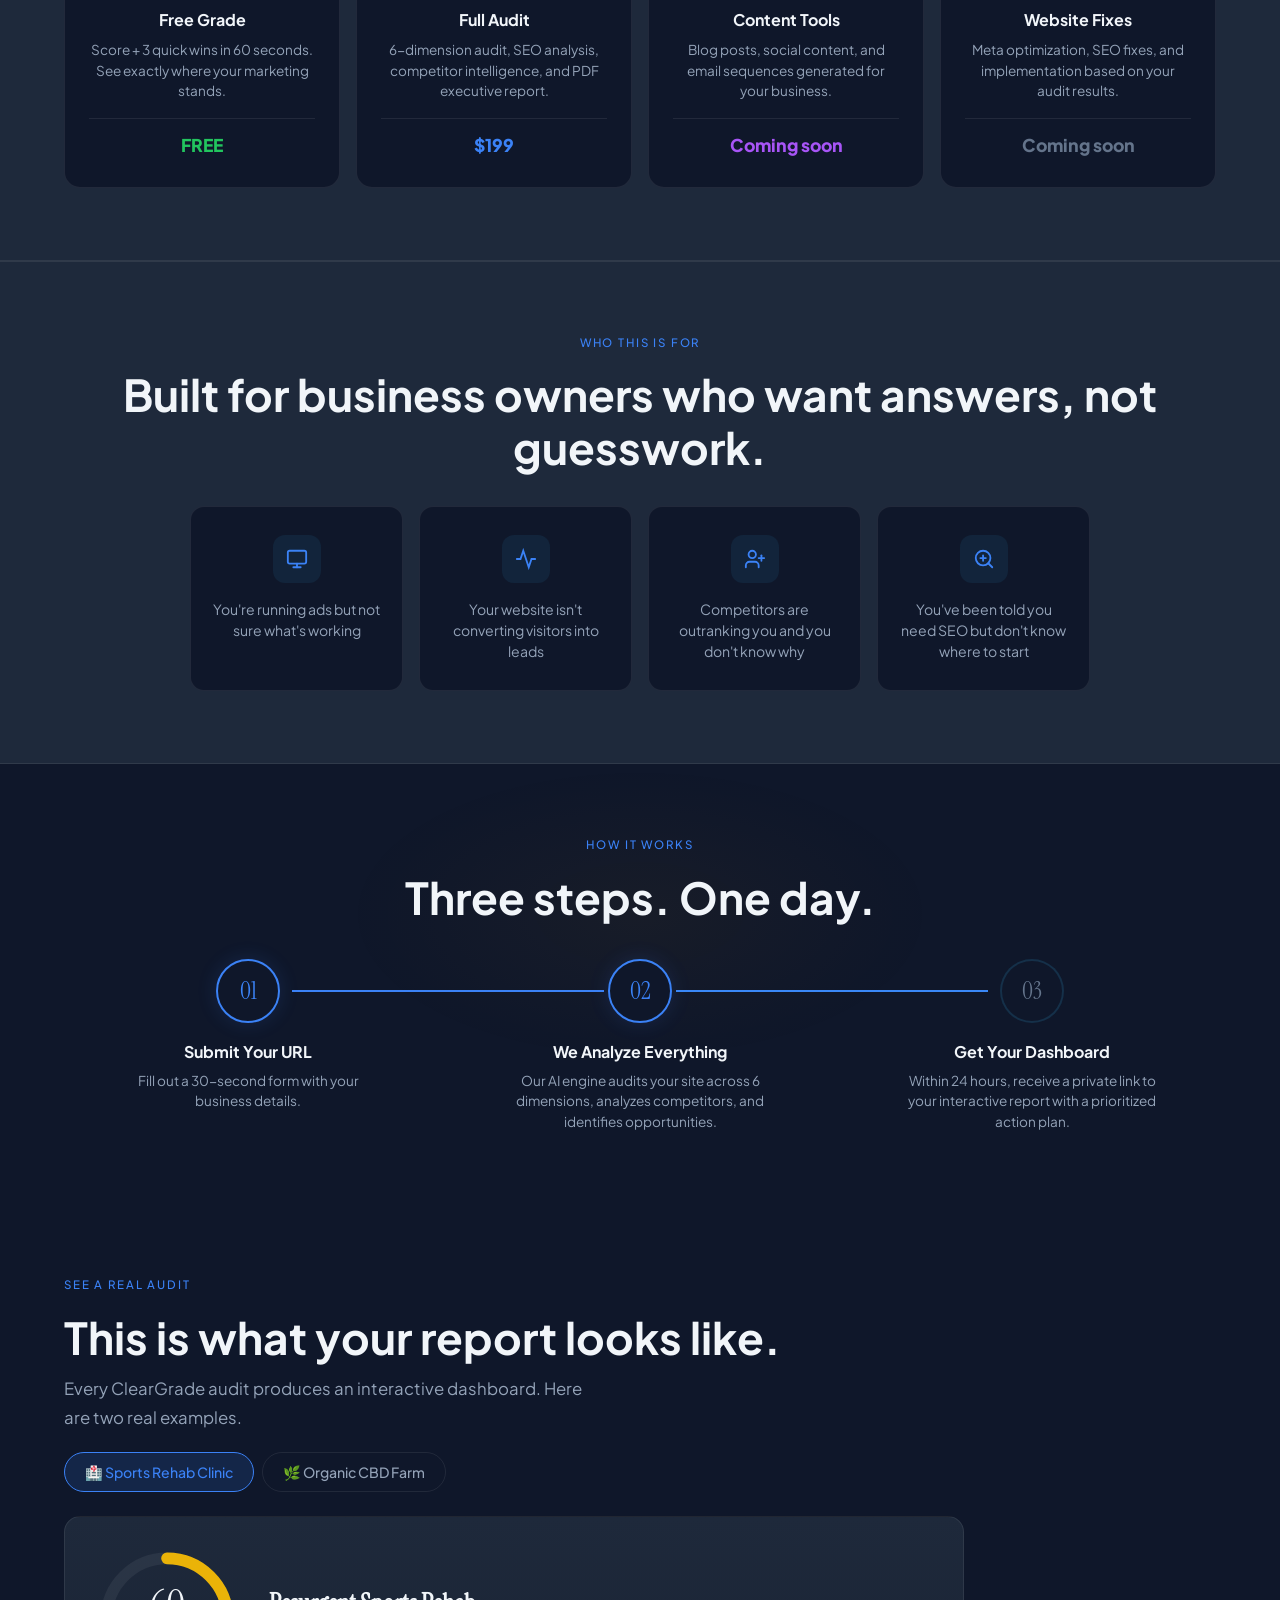
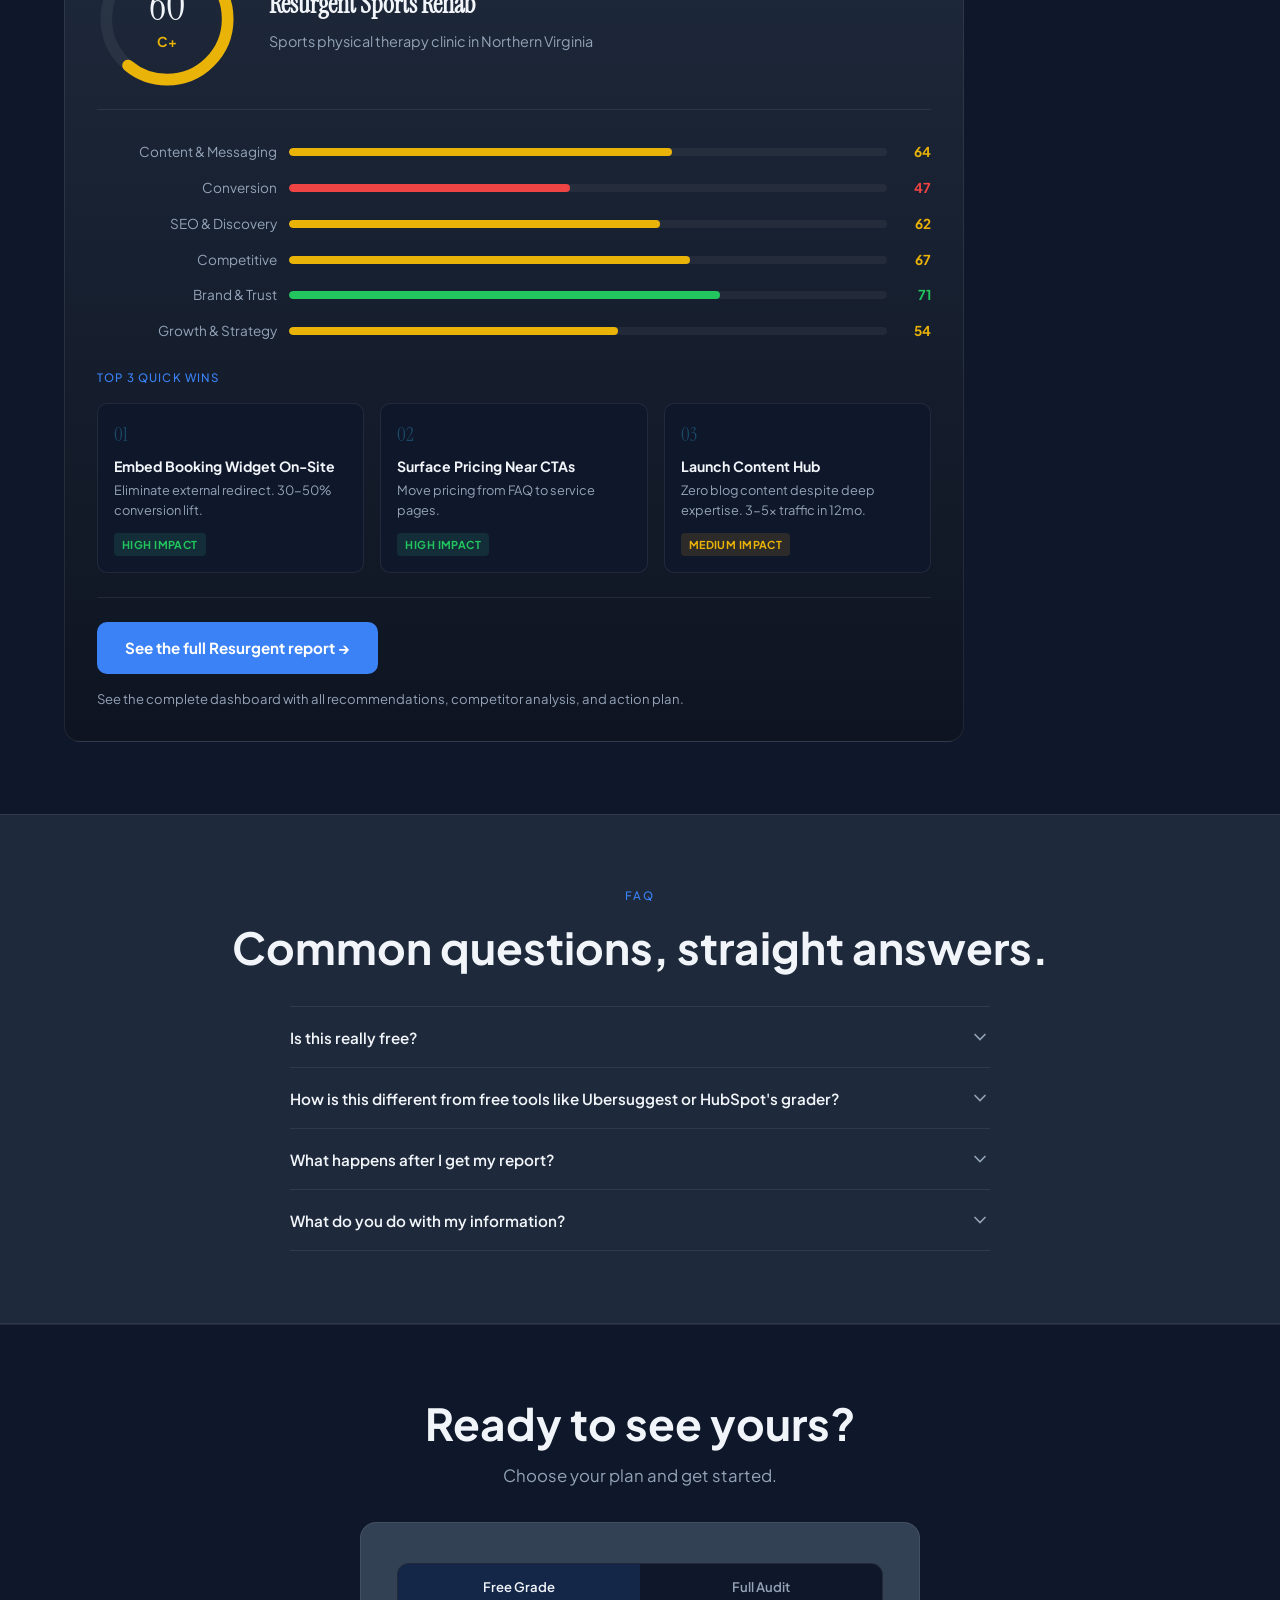
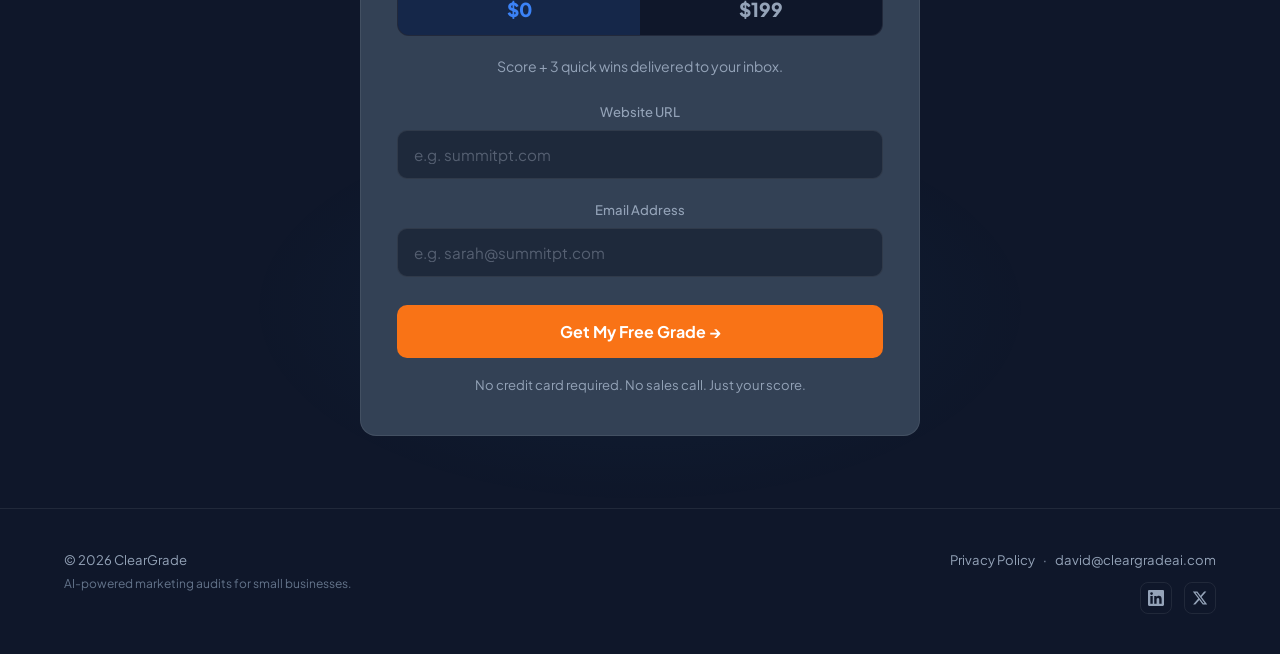
==== commit 399f916c: "feat: add "Why It Matters" authority section with stats and AI search callout - Stats bar: 88% searc" ====
--- a/docs/index.html
+++ b/docs/index.html
@@ -116,6 +116,92 @@
             <svg viewBox="0 0 24 24" fill="none" stroke="currentColor" stroke-width="2" stroke-linecap="round"><path d="M23 6l-9.5 9.5-5-5L1 18"/><polyline points="17 6 23 6 23 12"/></svg>
           </div>
           <span>Growth &amp; Strategy</span>
+        </div>
+      </div>
+    </div>
+  </section>
+
+  <!-- WHY IT MATTERS -->
+  <section class="why-matters" id="why">
+    <div class="container">
+      <div style="text-align:center;">
+        <p class="overline anim">Why It Matters</p>
+        <h2 class="sh anim">Your customers are already searching. Are you showing up?</h2>
+        <p class="sd anim" style="margin:0 auto;">Most small businesses are invisible online — not because they're bad at what they do, but because no one's told them what to fix.</p>
+      </div>
+
+      <!-- Stats bar -->
+      <div class="stat-row anim">
+        <div class="stat-block">
+          <span class="stat-num">88%</span>
+          <span class="stat-label">of consumers search online before visiting a local business</span>
+        </div>
+        <div class="stat-divider"></div>
+        <div class="stat-block">
+          <span class="stat-num">46%</span>
+          <span class="stat-label">of all Google searches have local intent</span>
+        </div>
+        <div class="stat-divider"></div>
+        <div class="stat-block">
+          <span class="stat-num">70%</span>
+          <span class="stat-label">of people now use AI tools like ChatGPT to find businesses</span>
+        </div>
+      </div>
+
+      <!-- Benefits grid -->
+      <div class="benefits-grid anim">
+        <div class="benefit-card">
+          <div class="benefit-icon">
+            <svg viewBox="0 0 24 24" fill="none" stroke="currentColor" stroke-width="2" stroke-linecap="round"><circle cx="11" cy="11" r="8"/><path d="M21 21l-4.35-4.35"/></svg>
+          </div>
+          <h3>See what's broken</h3>
+          <p>Think of it like a car inspection. You get a report on what's running well and what needs fixing — before it costs you customers.</p>
+        </div>
+        <div class="benefit-card">
+          <div class="benefit-icon">
+            <svg viewBox="0 0 24 24" fill="none" stroke="currentColor" stroke-width="2" stroke-linecap="round"><path d="M22 12h-4l-3 9L9 3l-3 9H2"/></svg>
+          </div>
+          <h3>Stop wasting money</h3>
+          <p>Most small businesses spend on ads without knowing what's working. A marketing audit shows you exactly where your dollars have the most impact.</p>
+        </div>
+        <div class="benefit-card">
+          <div class="benefit-icon">
+            <svg viewBox="0 0 24 24" fill="none" stroke="currentColor" stroke-width="2" stroke-linecap="round"><path d="M16 21v-2a4 4 0 0 0-4-4H6a4 4 0 0 0-4 4v2"/><circle cx="9" cy="7" r="4"/><path d="M22 21v-2a4 4 0 0 0-3-3.87"/><path d="M16 3.13a4 4 0 0 1 0 7.75"/></svg>
+          </div>
+          <h3>Outrank competitors</h3>
+          <p>Your competitors are investing in SEO and showing up first. We analyze what they're doing right so you can do it better.</p>
+        </div>
+        <div class="benefit-card">
+          <div class="benefit-icon">
+            <svg viewBox="0 0 24 24" fill="none" stroke="currentColor" stroke-width="2" stroke-linecap="round"><rect x="2" y="3" width="20" height="14" rx="2" ry="2"/><path d="M8 21h8"/><path d="M12 17v4"/></svg>
+          </div>
+          <h3>Show up in AI search</h3>
+          <p>People are asking ChatGPT and Google AI for recommendations. If your business isn't optimized for AI search, you're invisible to a growing audience.</p>
+        </div>
+        <div class="benefit-card">
+          <div class="benefit-icon">
+            <svg viewBox="0 0 24 24" fill="none" stroke="currentColor" stroke-width="2" stroke-linecap="round"><path d="M12 22s8-4 8-10V5l-8-3-8 3v7c0 6 8 10 8 10z"/></svg>
+          </div>
+          <h3>Build real trust</h3>
+          <p>Reviews, badges, consistent branding — these signals tell customers you're legitimate. We audit every trust signal on your site.</p>
+        </div>
+        <div class="benefit-card">
+          <div class="benefit-icon">
+            <svg viewBox="0 0 24 24" fill="none" stroke="currentColor" stroke-width="2" stroke-linecap="round"><path d="M23 6l-9.5 9.5-5-5L1 18"/><polyline points="17 6 23 6 23 12"/></svg>
+          </div>
+          <h3>Get a real action plan</h3>
+          <p>Not vague advice — a prioritized list of exactly what to fix first, with estimated revenue impact for each change.</p>
+        </div>
+      </div>
+
+      <!-- AI Search callout -->
+      <div class="ai-callout anim">
+        <div class="ai-callout-icon">
+          <svg viewBox="0 0 24 24" fill="none" stroke="currentColor" stroke-width="1.5" stroke-linecap="round" width="32" height="32"><path d="M12 2a4 4 0 0 1 4 4v1a4 4 0 0 1-8 0V6a4 4 0 0 1 4-4z"/><path d="M20 21v-2a4 4 0 0 0-3-3.87"/><path d="M4 21v-2a4 4 0 0 1 3-3.87"/><circle cx="12" cy="17" r="4"/><path d="M12 15v4"/><path d="M10 17h4"/></svg>
+        </div>
+        <div class="ai-callout-content">
+          <h3>The AI search shift is happening now</h3>
+          <p>ChatGPT, Google AI Overviews, Perplexity, and Copilot are changing how people find businesses. Instead of browsing 10 blue links, they ask a question and get one answer. If that answer isn't your business, it's your competitor's. ClearGrade audits your visibility across both traditional and AI-powered search.</p>
         </div>
       </div>
     </div>
--- a/docs/css/styles.css
+++ b/docs/css/styles.css
@@ -404,6 +404,84 @@
 }
 
 /* ============================================================
+   WHY IT MATTERS
+   ============================================================ */
+.why-matters {
+  padding: 72px 0;
+  background: var(--bg-card);
+  border-top: 1px solid var(--border);
+  border-bottom: 1px solid var(--border);
+}
+
+/* Stats bar */
+.stat-row {
+  display: flex; justify-content: center; align-items: center;
+  gap: 0; margin: 40px 0;
+  padding: 32px; border-radius: 16px;
+  background: var(--bg); border: 1px solid var(--border);
+}
+.stat-block { flex: 1; text-align: center; padding: 8px 24px; }
+.stat-num {
+  display: block;
+  font-family: var(--sans); font-size: 2.4rem; font-weight: 800;
+  color: var(--accent); line-height: 1; margin-bottom: 8px;
+}
+.stat-label {
+  font-size: .82rem; color: var(--text-dim); line-height: 1.4;
+}
+.stat-divider {
+  width: 1px; height: 48px; background: var(--border); flex-shrink: 0;
+}
+
+/* Benefits grid */
+.benefits-grid {
+  display: grid; grid-template-columns: repeat(3, 1fr);
+  gap: 20px; margin: 40px 0;
+}
+.benefit-card {
+  padding: 28px 24px; border-radius: 16px;
+  background: var(--bg); border: 1px solid var(--border);
+  transition: transform .25s, border-color .25s;
+}
+.benefit-card:hover { transform: translateY(-3px); border-color: var(--border-h); }
+.benefit-icon {
+  width: 44px; height: 44px; border-radius: 12px;
+  background: rgba(59,130,246,.1);
+  display: flex; align-items: center; justify-content: center;
+  color: var(--accent); margin-bottom: 16px;
+}
+.benefit-icon svg { width: 22px; height: 22px; }
+.benefit-card h3 {
+  font-family: var(--sans); font-size: 1rem; font-weight: 700;
+  margin-bottom: 8px; color: var(--text);
+}
+.benefit-card p {
+  font-size: .88rem; color: var(--text-dim); line-height: 1.6;
+}
+
+/* AI Search callout */
+.ai-callout {
+  display: flex; gap: 24px; align-items: flex-start;
+  padding: 32px; border-radius: 16px;
+  background: linear-gradient(135deg, rgba(59,130,246,.08), rgba(249,115,22,.05));
+  border: 1px solid rgba(59,130,246,.15);
+  margin-top: 8px;
+}
+.ai-callout-icon {
+  width: 56px; height: 56px; border-radius: 14px;
+  background: rgba(59,130,246,.12);
+  display: flex; align-items: center; justify-content: center;
+  color: var(--accent); flex-shrink: 0;
+}
+.ai-callout-content h3 {
+  font-family: var(--sans); font-size: 1.1rem; font-weight: 700;
+  margin-bottom: 8px; color: var(--text);
+}
+.ai-callout-content p {
+  font-size: .92rem; color: var(--text-dim); line-height: 1.7;
+}
+
+/* ============================================================
    DELIVERABLES
    ============================================================ */
 .deliverables {
@@ -1069,6 +1147,10 @@
   .dim-label { width: 120px; font-size: .78rem; }
   .nav-links { display: none; }
   .hamburger { display: block; }
+  .stat-row { flex-direction: column; gap: 16px; }
+  .stat-divider { width: 80%; height: 1px; }
+  .benefits-grid { grid-template-columns: repeat(2, 1fr); }
+  .ai-callout { flex-direction: column; text-align: center; align-items: center; }
   .price-grid { grid-template-columns: 1fr; max-width: 400px; }
   .tools-grid { grid-template-columns: repeat(2, 1fr); }
   .footer-inner { flex-direction: column; align-items: center; text-align: center; }
@@ -1085,6 +1167,8 @@
   .hero-badges { flex-direction: column; gap: 8px; }
   .dims-grid { grid-template-columns: repeat(2, 1fr); }
   .who-grid { grid-template-columns: 1fr; }
+  .benefits-grid { grid-template-columns: 1fr; }
+  .stat-num { font-size: 2rem; }
   .prev-card { padding: 24px 16px; }
   .gauge-wrap { width: 120px; height: 120px; }
   .gauge-score { font-size: 2.2rem; }
